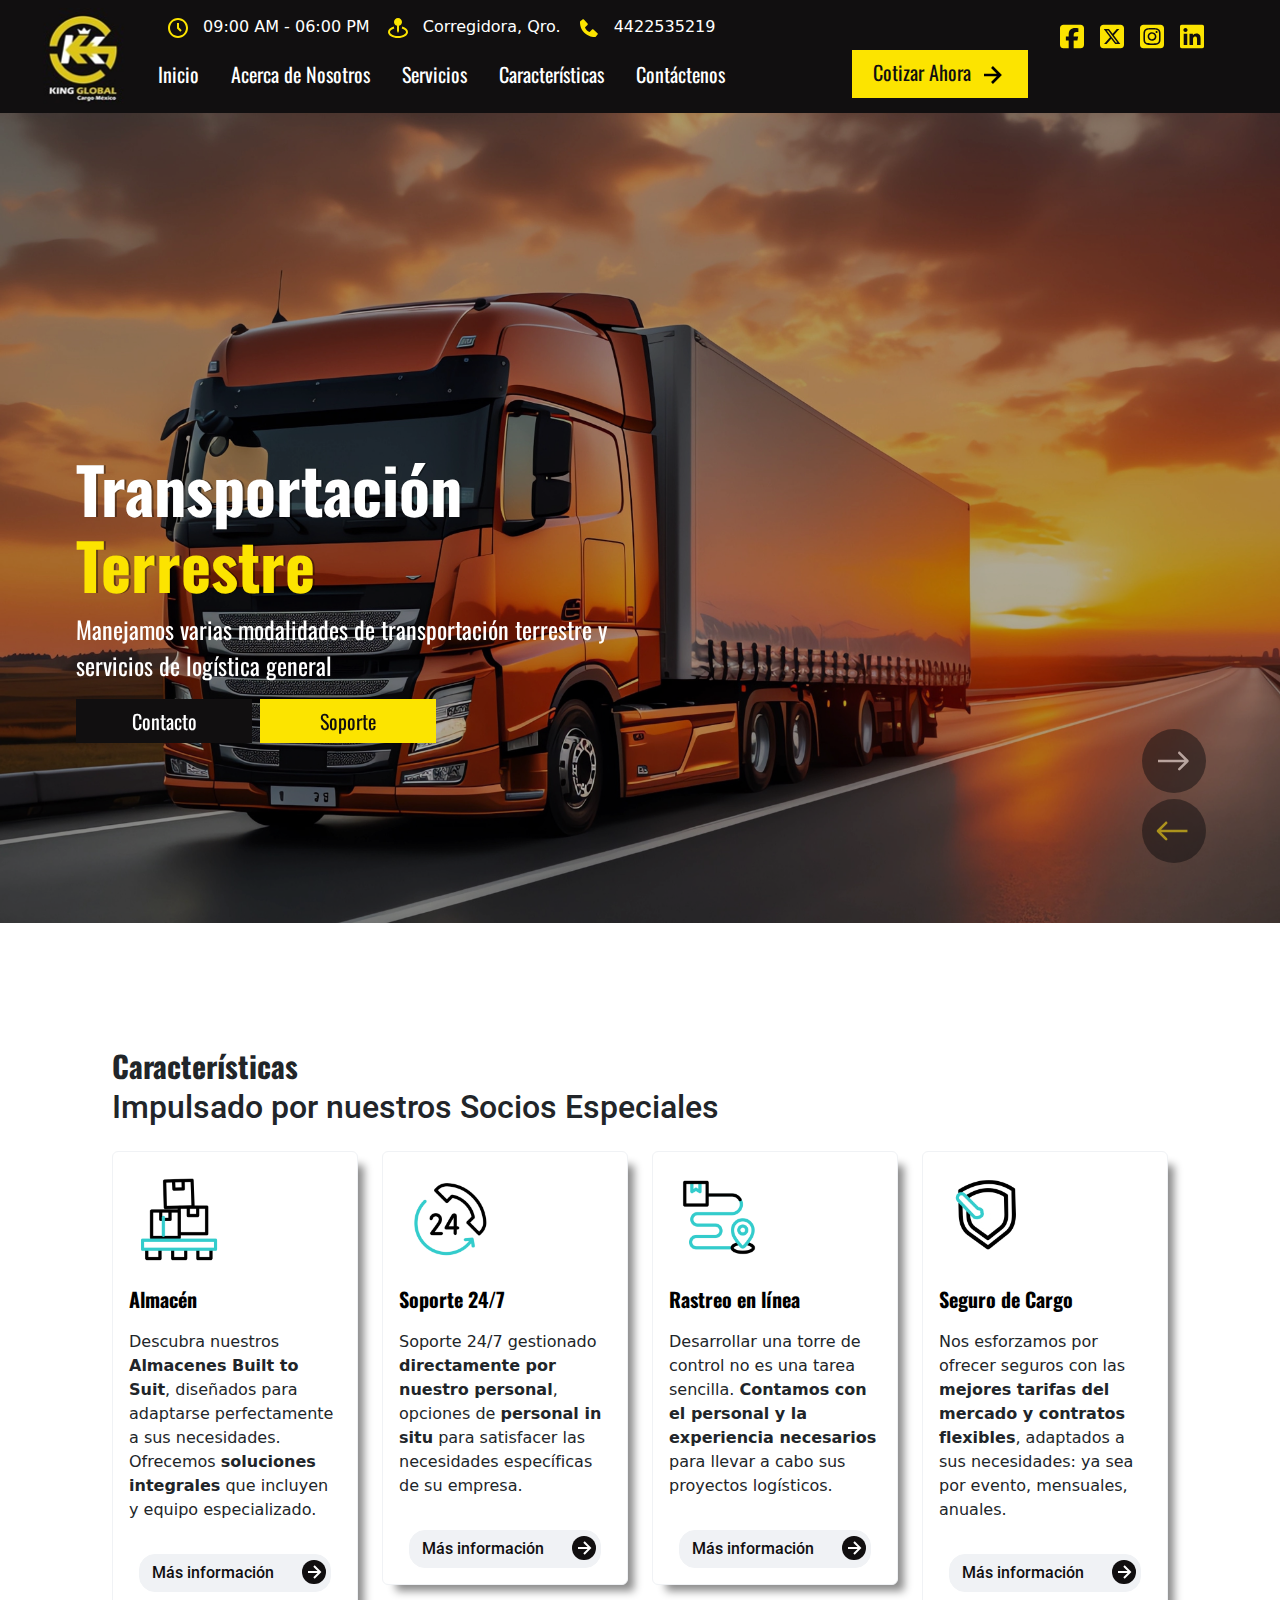
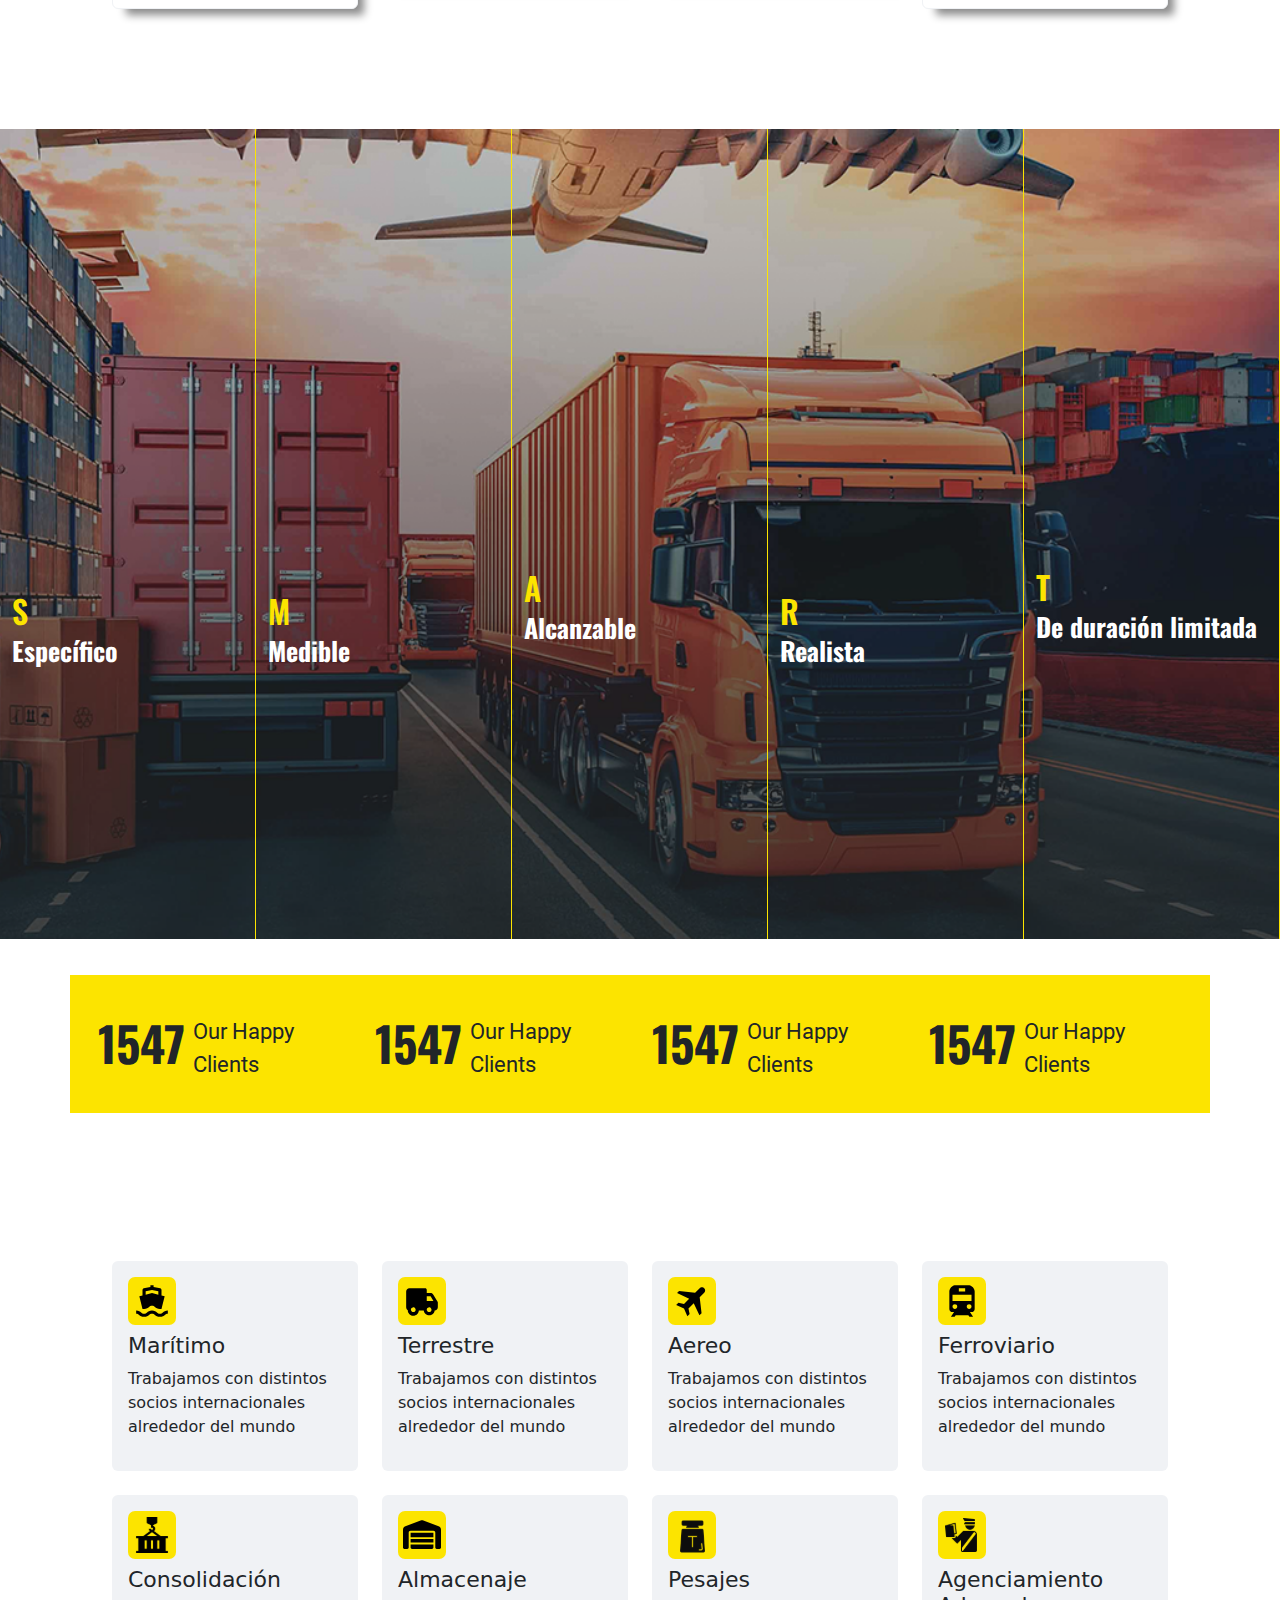
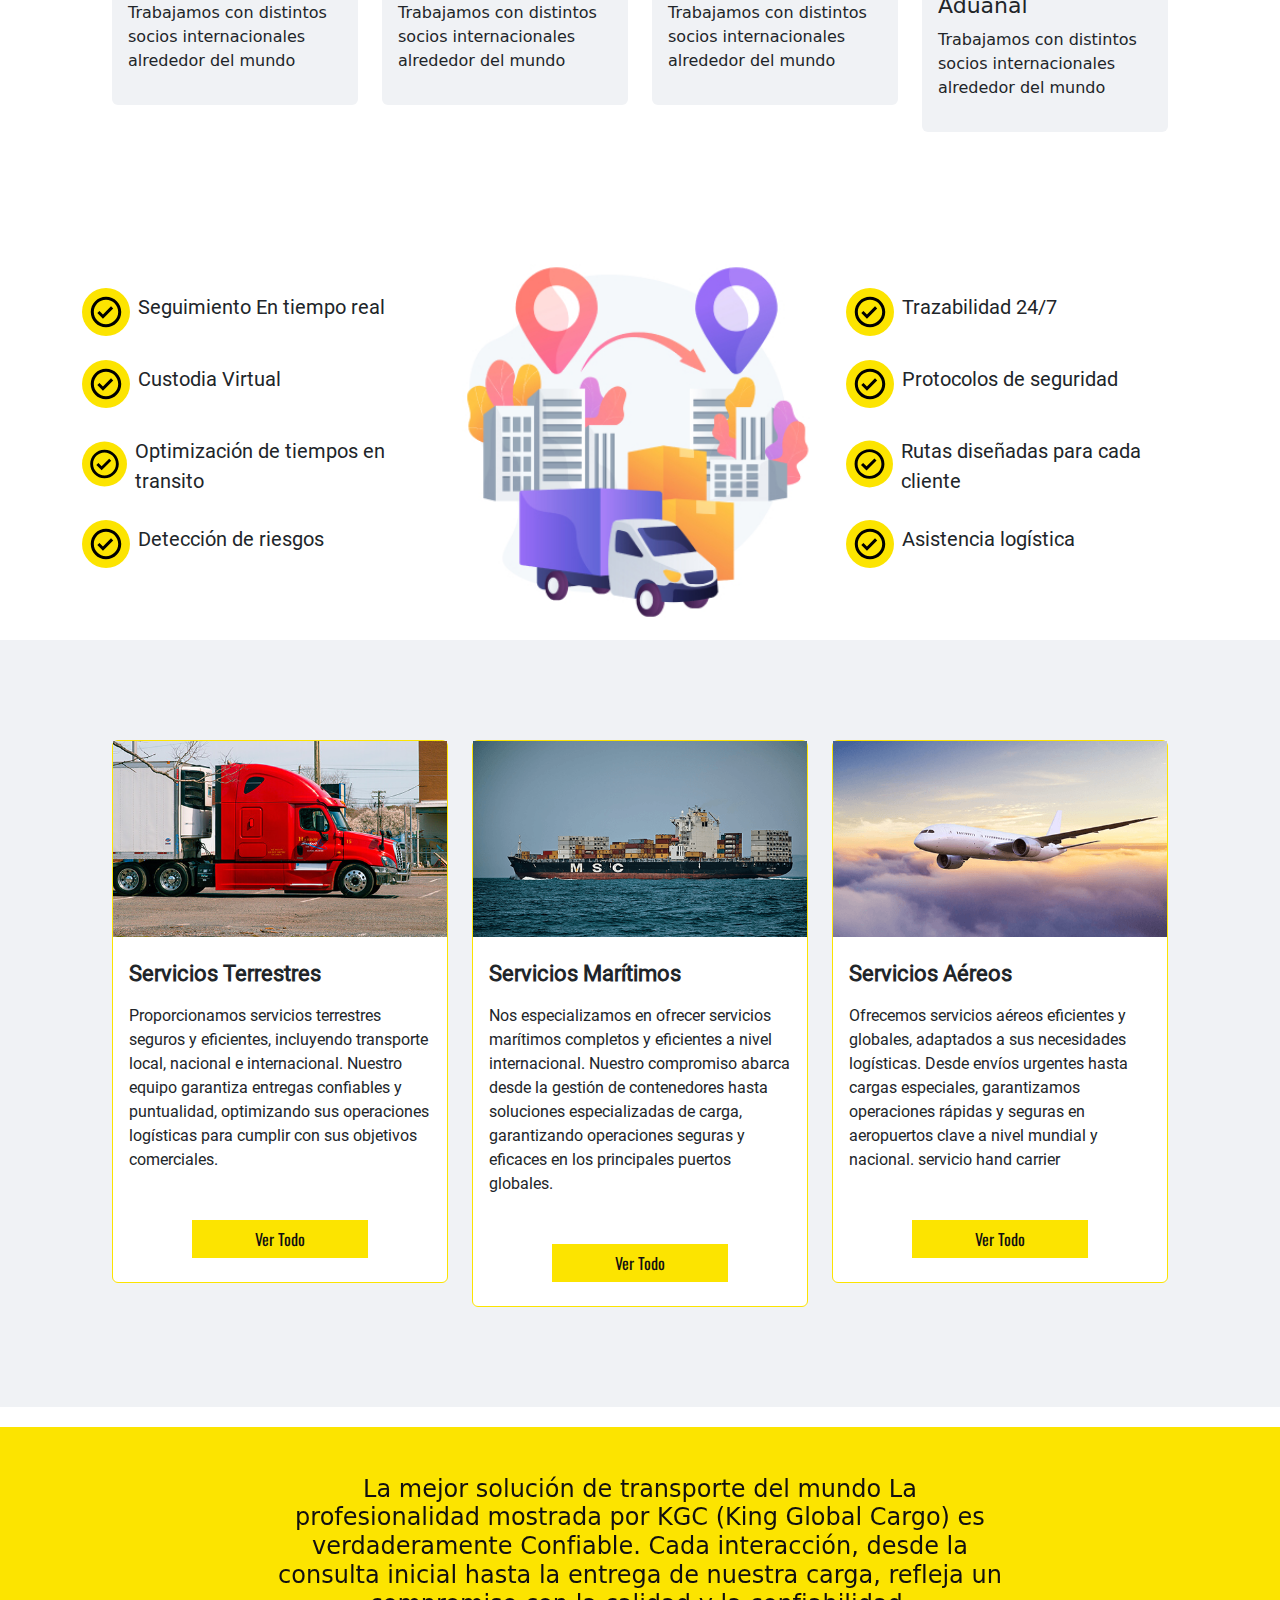
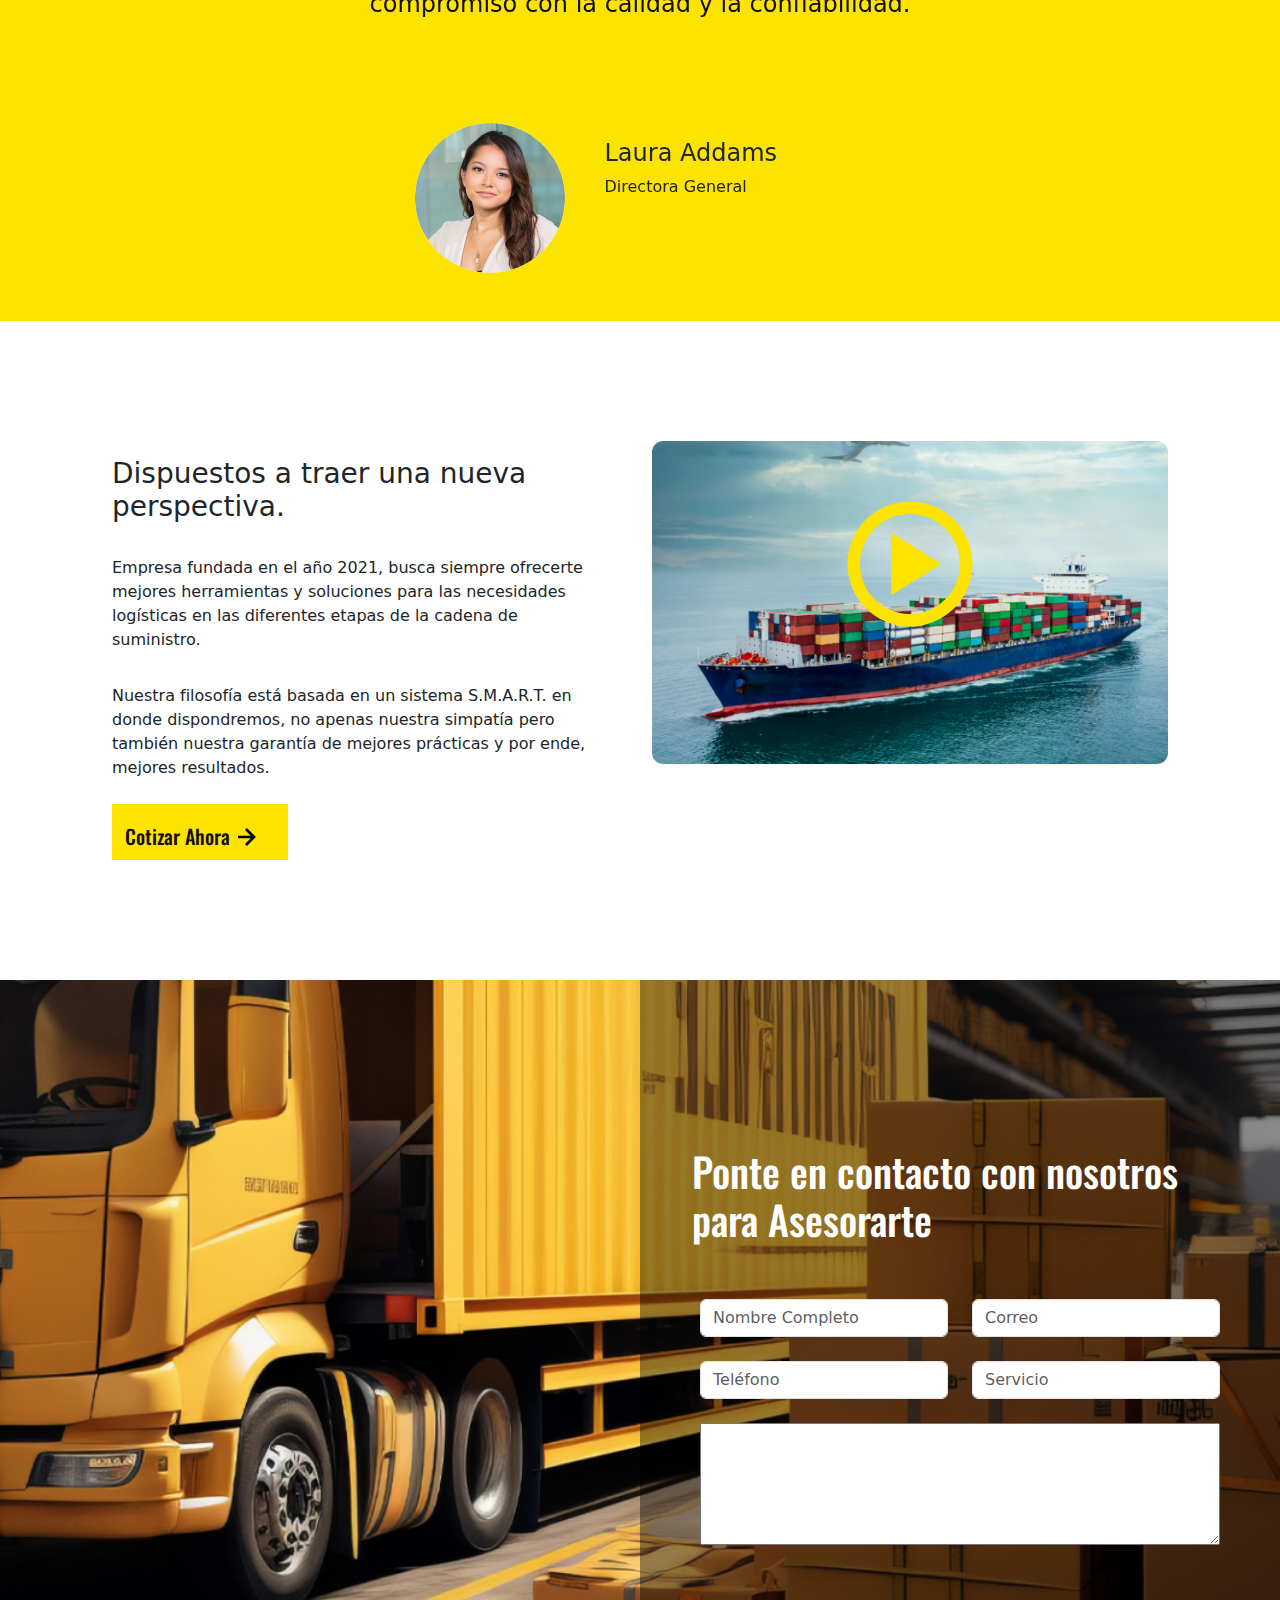
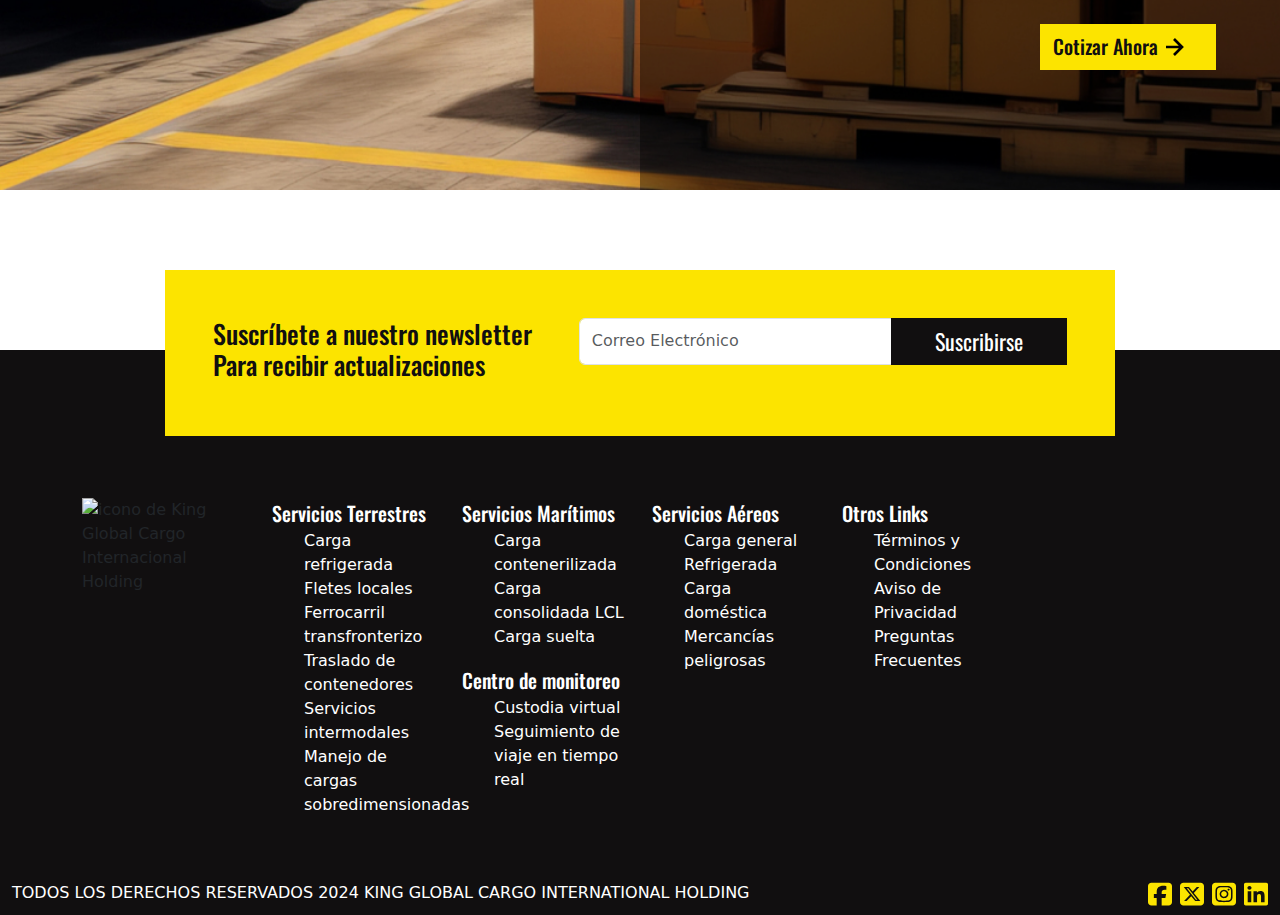
==== index.htm @ 19f401c2 "observaciones de Angy" ====
<!doctype html>
<html lang="es">
<head>
    <meta charset="utf-8">
    <meta name="description" content="Manejamos varias modalidades de transportación terrestre y servicios de logística general, Ofrecemos Servicios Aéreos en los principales aeropuertos de nivel nacional y mundial,">
    <meta name="keywords" content="Transport, Servicios Marítimos, Servicios Logísticos, Transporte Terrestre">
    <meta name="author" content="King Global Cargo Internacional Holding">
    <link rel="icon" type="image/png" href="img/icons/favicon2.png">
    <meta name="viewport" content="width=device-width, initial-scale=1">
    <title>King Global Cargo</title>
    <link href="https://cdn.jsdelivr.net/npm/bootstrap@5.3.3/dist/css/bootstrap.min.css" rel="stylesheet"
        integrity="sha384-QWTKZyjpPEjISv5WaRU9OFeRpok6YctnYmDr5pNlyT2bRjXh0JMhjY6hW+ALEwIH" crossorigin="anonymous">
    <link rel="stylesheet" href="css/style.css">
</head>

<body>
    
    <nav class="navbar navbar-expand-lg bg-primario">
        <div class="container-fluid">
            <div class="">
                <a class="navbar-brand text-white" href="#"><img src="img/logos/logo_kgcih.jpg" alt="icon_arrow"></a>
                <button class="navbar-toggler" type="button" data-bs-toggle="collapse"
                    data-bs-target="#navbarSupportedContent" aria-controls="navbarSupportedContent" aria-expanded="false"
                    aria-label="Toggle navigation">
                    <span class="navbar-toggler-icon"></span>
                </button>
            </div>
            <div class="d-flex flex-column w-100">
                <div class="d-flex justify-content-between">
                    <div class="d-flex ">
                        <div class="ps-3">
                            <img class="w-24px" src="img/icons/time.svg" alt="icon_arrow">
                            <span class="ps-2 text-white">09:00 AM - 06:00 PM</span>
                        </div>
                        <a class="text-decoration-none" href="https://maps.app.goo.gl/bVoisoDjxoqQ1q8R8" target="_blank" rel="nofollow">
                            <div class="ps-3">
                                <img class="w-24px" src="img/icons/map-pin.svg" alt="icon_arrow" >
                                <span class="ps-2 text-white">Corregidora, Qro.</span>
                            </div>
                        </a>
                        <a class="text-decoration-none" href="tel:+524422535219" target="_blank" rel="nofollow">
                            <div class="ps-3">
                                <img class="w-24px" src="img/icons/phone.svg" alt="icon_arrow">
                                <span class="ps-2 text-white">4422535219</span>
                            </div>
                        </a>
                    </div>
                    <div class="d-flex me-5 pt-2">
                        <a class="me-3" href="" rel="nofollow" target="_blank"><img class="w-24px" src="img/icons/Facebook.svg" alt="Icono de Facebook"></a>
                        <a class="me-3" href="" rel="nofollow" target="_blank"><img class="w-24px" src="img/icons/x.svg" alt="Icono de Twitter"></a>
                        <a class="me-3" href="" rel="nofollow" target="_blank"><img class="w-24px" src="img/icons/instagram.svg" alt="Icono de instagram"></a>
                        <a class="me-3" href="" rel="nofollow" target="_blank"><img class="w-24px" src="img/icons/linkedin.svg" alt="Icono de linkedin"></a>
                    </div>
                </div>
                <div class="">
                    <div class="collapse navbar-collapse" id="navbarSupportedContent">
                        <ul class="navbar-nav me-auto mb-2 mb-lg-0">
                            <li class="nav-item pe-3">
                                <a class="nav-link OswaldRegular fs_20px text-white active" aria-current="page" href="#Formulario">Inicio</a>
                            </li>
                            <li class="nav-item pe-3">
                                <a class="nav-link OswaldRegular fs_20px text-white" href="#Formulario">Acerca de Nosotros</a>
                            </li>
                            <li class="nav-item pe-3">
                                <a class="nav-link OswaldRegular fs_20px text-white" href="#Formulario">Servicios</a>
                            </li>
                            <li class="nav-item pe-3">
                                <a class="nav-link OswaldRegular fs_20px text-white" href="#Formulario">Características</a>
                            </li>
                            <li class="nav-item pe-3">
                                <a class="nav-link OswaldRegular fs_20px text-white" href="#Formulario">Contáctenos</a>
                            </li>
                        </ul>
                        
                        <a class="btn btn-primary bg-secundario text-black OswaldRegular fs_20px btn_mr"  href="#Formulario" target="_blank" >Cotizar Ahora <img class="w-32px" src="img/icons/right-arrow-bk.svg" alt="icon_arrow"></a>
                        
                    </div>
                </div>
            </div>
        </div>
    </nav>

    <div class="container-fluid p-0">
        <header>
            <div class="h80vh">
                <div id="carouselExampleCaptions" class="carousel slide" data-bs-ride="carousel">
                    <!-- <div class="carousel-indicators">
                      <button type="button" data-bs-target="#carouselExampleCaptions" data-bs-slide-to="0" class="active" aria-current="true" aria-label="Slide 1"></button>
                      <button type="button" data-bs-target="#carouselExampleCaptions" data-bs-slide-to="1" aria-label="Slide 2"></button>
                      <button type="button" data-bs-target="#carouselExampleCaptions" data-bs-slide-to="2" aria-label="Slide 3"></button>
                    </div> -->
                    <div class="carousel-inner">
                      <div class="carousel-item active">
                        <img src="img/bg/terrestre.jpeg" class="d-block w-100 brightness_7" alt="servicios Terrestres">
                        <div class="carousel-caption d-none d-md-block kgcih_caption">
                            <div class="container">
                                <div class="row">
                                    <div class="col-7">
                                        <h1 class="text-white fs_64px OswaldBold text-start text-shadow-title">Transportación <span class="text-secundario">Terrestre</span> </h1>
                                        <p class="text-start fs_24px OswaldRegular">Manejamos varias modalidades de transportación terrestre y servicios de logística general</p>
                                        <div class="d-flex">
                                            <a class="btn btn-secondary OswaldRegular fs_20px me-2" href="">Contacto </a>
                                            <a class="btn btn-primary OswaldRegular fs_20px" href="">Soporte</a>
                                        </div>
                                    </div>
                                </div>
                            </div>
                        </div>
                      </div>
                      <div class="carousel-item">
                        <img src="img/bg/hero-slider-hero-slider3.jpeg" class="d-block w-100 brightness_7" alt="Servicios Aéreos">
                        <div class="carousel-caption d-none d-md-block kgcih_caption">
                            <div class="container">
                                <div class="row">
                                    <div class="col-7">
                                        <h1 class="text-white fs_64px OswaldBold text-start text-shadow-title">Servicios <span class="text-secundario"></span> Aéreos</h1>
                                        <p class="text-start fs_24px OswaldRegular">Ofrecemos Servicios Aéreos en los principales aeropuertos de nivel nacional y mundial. </p>
                                        <div class="d-flex">
                                            <a class="btn btn-secondary OswaldRegular fs_20px me-2" href="">Contacto </a>
                                            <a class="btn btn-primary OswaldRegular fs_20px" href="">Soporte</a>
                                        </div>
                                    </div>
                                </div>
                            </div>
                        </div>
                      </div>
                      <div class="carousel-item">
                        <img src="img/bg/buque.jpeg" class="d-block w-100 brightness_7" alt="Servicios Marítimos">
                        <div class="carousel-caption d-none d-md-block kgcih_caption" >
                            <div class="container">
                                <div class="row">
                                    <div class="col-7">
                                        <h1 class="text-white fs_64px OswaldBold text-start text-shadow-title">Servicios <span class="text-secundario">Marítimos</span> y Terminales </h1>
                                        <p class="text-start fs_24px OswaldRegular">Ofrecemos las Mejores Tarifas, mediante un pool de volumen y beneficios con terminales a Nivel Nacional. </p>
                                        <div class="d-flex">
                                            <a class="btn btn-secondary OswaldRegular fs_20px me-2" href="">Contacto </a>
                                            <a class="btn btn-primary OswaldRegular fs_20px" href="">Soporte</a>
                                        </div>
                                    </div>
                                </div>
                            </div>
                        </div>
                      </div>
                    </div>
                    <button class="carousel-control-prev" type="button" data-bs-target="#carouselExampleCaptions" data-bs-slide="prev">
                        <img class="w64px"  src="img/icons/slider-left.svg" alt="icon_arrow_left">
                    </button>
                    <button class="carousel-control-next" type="button" data-bs-target="#carouselExampleCaptions" data-bs-slide="next">
                        <img class="w64px" src="img/icons/slider-rigth.svg" alt="icon_arrow_rigth">
                    </button>
                </div>
            </div>
        </header>
    </div>
    
    <main class="d-block">
        <section class="seccion">
            <div class="container">
                <span class="OswaldBold fs_30px">Características</span>
                <h3 class="RobotoMedium fs_32px pb-3">Impulsado por nuestros Socios Especiales</h3>
                <div class="row">
                    <div class="col-3">
                        <div class="card p-3 box-shadow-md">
                            <img class="w100px" src="img/icons/paleta.gif" alt="icono de Almacenes">
                            <span class="fs_20px OswaldBold text-black my-3">Almacén</span>
                            <p class="pb-3"> Descubra nuestros <strong> Almacenes Built to Suit</strong>, diseñados para adaptarse perfectamente a sus necesidades. Ofrecemos <strong>soluciones integrales</strong> que incluyen y equipo especializado.</p>
                            <a class="text-start btn btn-carateristicas RobotoMedium position-relative">
                                <span>Más información</span> 
                                <div class="icon-arrow rounded-circle bg-primario position-absolute ">
                                    <img class="w-24px" src="img/icons/right-arrow.svg" alt="icono arrow">
                                </div>
                            </a>
                        </div>
                    </div>
                    
                    <div class="col-3">
                        <div class="card p-3 box-shadow-md">
                            <img class="w100px" src="img/icons/soporte.gif" alt="icono de Soporte 24-7">
                            <span class="fs_20px OswaldBold text-black my-3">Soporte 24/7</span>
                            <p class="pb-3">Soporte 24/7 gestionado <strong>directamente por nuestro personal</strong>, opciones de <strong>personal in situ</strong> para satisfacer las necesidades específicas de su empresa.</p>
                            <a class="text-start btn btn-carateristicas RobotoMedium position-relative">
                                <span>Más información</span> 
                                <div class="icon-arrow rounded-circle bg-primario position-absolute ">
                                    <img class="w-24px" src="img/icons/right-arrow.svg" alt="icon arrow">
                                </div>
                            </a>
                        </div>
                    </div>
                    <div class="col-3">
                        <div class="card p-3 box-shadow-md">
                            <img class="w100px" src="img/icons/ruta.gif" alt="icono de Ruta Inteligente">
                            <span class="fs_20px OswaldBold text-black my-3">Rastreo en línea</span>
                            <p class="pb-3"> Desarrollar una torre de control no es una tarea sencilla. <strong>Contamos con el personal y la experiencia necesarios</strong>  para llevar a cabo sus proyectos logísticos.</p>
                            <a class="text-start btn btn-carateristicas RobotoMedium position-relative">
                                <span>Más información</span> 
                                <div class="icon-arrow rounded-circle bg-primario position-absolute ">
                                    <img class="w-24px" src="img/icons/right-arrow.svg" alt="icono arrow">
                                </div>
                            </a>
                        </div>
                    </div>
                    <div class="col-3">
                        <div class="card p-3 box-shadow-md">
                            <img class="w100px" src="img/icons/escudo.gif" alt="icono de Seguro de Cargo">
                            <span class="fs_20px OswaldBold text-black my-3">Seguro de Cargo</span>
                            <p class="pb-3">Nos esforzamos por ofrecer seguros con las <strong>mejores tarifas del mercado y contratos flexibles</strong>, adaptados a sus necesidades: ya sea por evento, mensuales, anuales.</p>
                            <a class="text-start btn btn-carateristicas RobotoMedium position-relative">
                                <span>Más información</span> 
                                <div class="icon-arrow rounded-circle bg-primario position-absolute ">
                                    <img class="w-24px" src="img/icons/right-arrow.svg" alt="icon arrow">
                                </div>
                            </a>
                        </div>
                    </div>
                </div>
            </div>
        </section>

        <section>
            <div class="bg-tacker">
                <div class="container-fluid h-100">
                    <div class="row row-cols-5 h-100">
                        <div class="col step d-flex flex-column justify-content-end border-smart pb_104px">
                            <span class="text-secundario OswaldSemi fs_32px">S</span>
                            <h4 class="text-white OswaldBold fs_26px">Específico </h4>
                            <p class="text-white hidden-text"> En lugar de establecer un objetivo general como "mejorar la entrega", se especifica claramente qué se quiere lograr y en qué medida.</p>
                        </div>
                        <div class="col step d-flex flex-column justify-content-end border-smart pb_80px">
                            <span class="text-secundario OswaldSemi fs_32px">M</span>
                            <h4 class="text-white OswaldBold fs_26px">Medible </h4>
                            <p class="text-white hidden-text">El objetivo se puede cuantificar y evaluar con datos concretos, como la implementación de tecnología de rastreo que permita medir la eficiencia de los procesos de entrega.</p>
                        </div>
                        <div class="col step d-flex flex-column justify-content-end border-smart pb_55px">
                            <span class="text-secundario OswaldSemi fs_32px">A</span>
                            <h4 class="text-white OswaldBold fs_26px">Alcanzable </h4>
                            <p class="text-white hidden-text">Se establece un objetivo que es realista y alcanzable con los recursos y capacidades disponibles, como la formación del personal en métodos probados para mejorar la eficiencia de las rutas de entrega.</p>
                        </div>
                        <div class="col step d-flex flex-column justify-content-end border-smart pb_80px">
                            <span class="text-secundario OswaldSemi fs_32px">R</span>
                            <h4 class="text-white OswaldBold fs_26px">Realista </h4>
                            <p class="text-white hidden-text">El objetivo está alineado con las metas generales de la empresa, como la sostenibilidad ambiental, lo que lo hace relevante para la estrategia empresarial a largo plazo.</p>
                        </div>
                        <div class="col step d-flex flex-column justify-content-end border-smart pb_80px">
                            <span class="text-secundario OswaldSemi fs_32px">T</span>
                            <h4 class="text-white OswaldBold fs_26px">De duración limitada</h4>
                            <p class="text-white hidden-text"> Establece un plazo específico para lograr el objetivo, lo que proporciona un sentido de urgencia y define claramente el marco temporal para la implementación y medición del progreso.</p>
                        </div>
                    </div>
                </div>
            </div>
        </section>

        <section class="py-3">
            <div class="container">
                <div class="row bg-secundario p_indicadores">
                    <div class="col-3">
                        <div class="d-flex">
                            <div class="num">
                                <span class="fs_48px OswaldBold" >1547</span>
                            </div>
                            <span class="RobotoRegular fs_22px pt-2 ps-2">Our Happy <br>Clients</span>
                        </div>
                    </div>
                    <div class="col-3">
                        <div class="d-flex">
                            <div class="num">
                                <span class="fs_48px OswaldBold">1547</span>
                            </div>
                            <span class="RobotoRegular fs_22px pt-2 ps-2">Our Happy <br>Clients</span>
                        </div>
                    </div>
                    <div class="col-3">
                        <div class="d-flex">
                            <div class="num">
                                <span class="fs_48px OswaldBold">1547</span>
                            </div>
                            <span class="RobotoRegular fs_22px pt-2 ps-2">Our Happy <br>Clients</span>
                        </div>
                    </div>
                    <div class="col-3">
                        <div class="d-flex">
                            <div class="num">
                                <span class="fs_48px OswaldBold">1547</span>
                            </div>
                            <span class="RobotoRegular fs_22px pt-2 ps-2">Our Happy <br>Clients</span>
                        </div>
                    </div>
                </div>
            </div>
        </section>

        <section class="seccion">
            <div class="container">
                <div class="row">
                    <div class="col-3 p-1">
                        <div class="card bg-slave border-0 p-3 m-2">
                            <div class="icon-cont">
                                <img class="w-48px" src="img/icons/maritimo.svg" alt="Servicio Internacional">
                            </div>
                            <h3 class="fs_22px pt-2">Marítimo</h3>
                            <p>Trabajamos con distintos socios internacionales alrededor del mundo</p>
                        </div>
                    </div>
                    <div class="col-3 p-1">
                        <div class="card bg-slave border-0 p-3 m-2">
                            <div class="icon-cont">
                                <img class="w-48px" src="img/icons/terrestre.svg" alt="Soporte 24/7">
                            </div>
                            <h3 class="fs_22px pt-2">Terrestre</h3>
                            <p>Trabajamos con distintos socios internacionales alrededor del mundo</p>
                        </div>
                    </div>
                    <div class="col-3 p-1">
                        <div class="card bg-slave border-0 p-3 m-2">
                            <div class="icon-cont">
                                <img class="w-48px" src="img/icons/Aereo.svg" alt="Rápido y Seguro">
                            </div>
                            <h3 class="fs_22px pt-2">Aereo</h3>
                            <p>Trabajamos con distintos socios internacionales alrededor del mundo</p>
                        </div>
                    </div>
                    <div class="col-3 p-1">
                        <div class="card bg-slave border-0 p-3 m-2">
                            <div class="icon-cont">
                                <img class="w-48px" src="img/icons/ferrioviario.svg" alt="Almacenaje a nivel nacional">
                            </div>
                            <h3 class="fs_22px pt-2">Ferroviario</h3>
                            <p>Trabajamos con distintos socios internacionales alrededor del mundo</p>
                        </div>
                    </div>
                    <div class="col-3 p-1">
                        <div class="card bg-slave border-0 p-3 m-2">
                            <div class="icon-cont">
                                <img class="w-48px" src="img/icons/consolidacion.svg" alt="Optimización de tiempos en transito">
                            </div>
                            <h3 class="fs_22px pt-2">Consolidación</h3>
                            <p>Trabajamos con distintos socios internacionales alrededor del mundo</p>
                        </div>
                    </div>
                    <div class="col-3 p-1">
                        <div class="card bg-slave border-0 p-3 m-2">
                            <div class="icon-cont">
                                <img class="w-48px" src="img/icons/almacen_1.svg" alt="Custodia virtual">
                            </div>
                            <h3 class="fs_22px pt-2">Almacenaje</h3>
                            <p>Trabajamos con distintos socios internacionales alrededor del mundo</p>
                        </div>
                    </div>
                    <div class="col-3 p-1">
                        <div class="card bg-slave border-0 p-3 m-2">
                            <div class="icon-cont">
                                <img class="w-48px" src="img/icons/pesaje.svg" alt="Optimización de tiempos en transito">
                            </div>
                            <h3 class="fs_22px pt-2">Pesajes</h3>
                            <p>Trabajamos con distintos socios internacionales alrededor del mundo</p>
                        </div>
                    </div>
                    <div class="col-3 p-1">
                        <div class="card bg-slave border-0 p-3 m-2">
                            <div class="icon-cont">
                                <img class="w-48px" src="img/icons/aduanas.svg" alt="Custodia virtual">
                            </div>
                            <h3 class="fs_22px pt-2">Agenciamiento Aduanal</h3>
                            <p>Trabajamos con distintos socios internacionales alrededor del mundo</p>
                        </div>
                    </div>
                </div>
            </div>
        </section>

        <section>
            <div class="container ">
                <div class="row justify-content-center">
                    <div class="col-4">
                        <div class="d-flex pt-4">
                            <img  class="w-48px" src="img/icons/check_box.svg" alt="">
                            <span class="RobotoRegular fs_20px ps-2 pt-1">Seguimiento En tiempo real</span>
                        </div>
                        <div class="d-flex pt-4">
                            <img  class="w-48px" src="img/icons/check_box.svg" alt="">
                            <span class="RobotoRegular fs_20px ps-2 pt-1">Custodia Virtual</span>
                        </div>
                        <div class="d-flex pt-4">
                            <img  class="w-48px" src="img/icons/check_box.svg" alt="">
                            <span class="RobotoRegular fs_20px ps-2 pt-1">Optimización de tiempos en transito</span>
                        </div>
                        <div class="d-flex pt-4">
                            <img  class="w-48px" src="img/icons/check_box.svg" alt="">
                            <span class="RobotoRegular fs_20px ps-2 pt-1">Detección de riesgos</span>
                        </div>
                    </div>
                    <div class="col-4">
                        <img src="img/content/camion_gps.jpg" alt="">
                    </div>
                    <div class="col-4 ps-3">
                        <div class="d-flex pt-4">
                            <img  class="w-48px" src="img/icons/check_box.svg" alt="">
                            <span class="RobotoRegular fs_20px ps-2 pt-1">Trazabilidad 24/7</span>
                        </div>
                        <div class="d-flex pt-4">
                            <img  class="w-48px" src="img/icons/check_box.svg" alt="">
                            <span class="RobotoRegular fs_20px ps-2 pt-1">Protocolos de seguridad</span>
                        </div>
                    
                        <div class="d-flex pt-4">
                            <img  class="w-48px" src="img/icons/check_box.svg" alt="">
                            <span class="RobotoRegular fs_20px ps-2 pt-1">Rutas diseñadas para cada cliente</span>
                        </div>
                        <div class="d-flex pt-4">
                            <img  class="w-48px" src="img/icons/check_box.svg" alt="">
                            <span class="RobotoRegular fs_20px ps-2 pt-1">Asistencia logística</span>
                        </div>
                        
                    </div>
                </div>
            </div>    
        </section>
        

        <section class="seccion bg-slave">
            <div class="bg-gray">
                <div class="container">
                    <div class="row">
                        <div class="col-4">
                            <div class="card border-secundario">
                                <img src="img/content/Servicio_terrestre_2.jpg" alt="Servicios Terrestres">
                                <div class="p-3">
                                    <h3 class="RobotoRegular fs_22px pt-2"><strong>Servicios Terrestres</strong></h3>
                                    <p class="RobotoRegular fs_16px pb-4 pt-2" >Proporcionamos servicios terrestres seguros y eficientes, incluyendo transporte local, nacional e internacional. Nuestro equipo garantiza entregas confiables y puntualidad, optimizando sus operaciones logísticas para cumplir con sus objetivos comerciales.</p>
                                    <div class="d-flex justify-content-center py-2">
                                        <a href="#Fomulario" class="btn btn-primary OswaldRegular fs_16px ">Ver Todo</a>                                        
                                    </div>
                                </div>
                            </div>
                        </div>
                        <div class="col-4">
                            <div class="card border-secundario">
                                <img src="img/content/servicio_maritimo.jpg" alt="Servicios Marítimos">
                                <div class="p-3">
                                    <h3 class="RobotoRegular fs_22px pt-2"><strong>Servicios Marítimos</strong></h3>
                                    <p class="RobotoRegular fs_16px pb-4 pt-2">Nos especializamos en ofrecer servicios marítimos completos y eficientes a nivel internacional. Nuestro compromiso abarca desde la gestión de contenedores hasta soluciones especializadas de carga, garantizando operaciones seguras y eficaces en los principales puertos globales.</p>
                                    <div class="d-flex justify-content-center py-2">
                                        <a href="#Fomulario" class="btn btn-primary OswaldRegular fs_16px ">Ver Todo</a>
                                    </div>
                                </div>
                            </div>
                        </div>
                        <div class="col-4">
                            <div class="card border-secundario">
                                <img src="img/content/Servicio_aereo.jpg" alt="Servicios Aéreos">
                                <div class="p-3">
                                    <h3 class="RobotoRegular fs_22px pt-2"><strong>Servicios Aéreos</strong></h3>
                                    <p class="RobotoRegular fs_16px pb-4 pt-2">Ofrecemos servicios aéreos eficientes y globales, adaptados a sus necesidades logísticas. Desde envíos urgentes hasta cargas especiales, garantizamos operaciones rápidas y seguras en aeropuertos clave a nivel mundial y nacional. servicio  hand carrier </p>
                                    <div class="d-flex justify-content-center py-2">
                                        <a href="#Fomulario" class="btn btn-primary OswaldRegular fs_16px ">Ver Todo</a>

                                    </div>
                                </div>
                            </div>
                        </div>
                    </div>
                </div>
            </div>
        </section>

        
        <section class="bg-secundario">
            <div class="container-fluid">
                <div id="carouselExampleCaptions" class="carousel slide" data-bs-ride="carousel">
                    <div class="carousel-inner">
                        <div class="carousel-item active">
                            <div class="container">
                                <div class="row justify-content-center">
                                    <div class="col-8 py-5">
                                        <h5 class="text-primario text-center fs_24px">La mejor solución de transporte del mundo  La profesionalidad mostrada por KGC (King Global Cargo) es verdaderamente Confiable. Cada interacción, desde la consulta inicial hasta la entrega de nuestra carga, refleja un compromiso con la calidad y la confiabilidad.</h5>
                                    </div>
                                </div>
                                <div class="row justify-content-center py-5 testimonio">
                                    <div class="col-2">
                                        <img  class="rounded-circle testimonial_pick" src="img/content/testimonial_pic3 1.jpg" alt="Imagen del Cliente del Comentario">
                                    </div>
                                    <div class="col-3 pt-3">
                                        <h4 class="">Laura Addams</h4>
                                        <span >Directora General</span>
                                    </div>
                                </div>
                            </div>
                        </div>
                        <div class="carousel-item">
                            <div class="container">
                                <div class="row justify-content-center">
                                    <div class="col-8 py-5">
                                        <h5 class="text-primario text-center fs_24px">La mejor solución de transporte del mundo La profesionalidad mostrada por KGC (King Global Cargo) es verdaderamente Confiable. Cada interacción, desde la consulta inicial hasta la entrega de nuestra carga, refleja un compromiso con la calidad y la confiabilidad.</h5>
                                    </div>
                                </div>
                                <div class="row justify-content-center py-5 testimonio">
                                    <div class="col-2">
                                        <img  class="rounded-circle testimonial_pick" src="img/content/testimonial_pic3 1.jpg" alt="Imagen del Cliente del Comentario">
                                    </div>
                                    <div class="col-3 pt-3">
                                        <h4 class="">Laura Addams</h4>
                                        <span >Directora General</span>
                                    </div>
                                </div>
                            </div>
                        </div>
                        <div class="carousel-item">
                            <div class="container">
                                <div class="row justify-content-center">
                                    <div class="col-8 py-5">
                                        <h5 class="text-primario text-center fs_24px">La mejor solución de transporte del mundo La profesionalidad mostrada por KGC (King Global Cargo) es verdaderamente Confiable. Cada interacción, desde la consulta inicial hasta la entrega de nuestra carga, refleja un compromiso con la calidad y la confiabilidad.</h5>
                                    </div>
                                </div>
                                <div class="row justify-content-center py-5 testimonio">
                                    <div class="col-2">
                                        <img  class="rounded-circle testimonial_pick" src="img/content/testimonial_pic3 1.jpg" alt="Imagen del Cliente del Comentario">
                                    </div>
                                    <div class="col-3 pt-3">
                                        <h4 class="">Laura Addams</h4>
                                        <span >Directora General</span>
                                    </div>
                                </div>
                            </div>
                        </div>
                    </div>
                </div>
            </div>
        </section>

        
        <section class="seccion">
            <div class="container">
                <div class="row">
                    <div class="col-6 d-flex flex-column justify-content-center pe-5">
                        <h3 class="py-3">Dispuestos a traer una nueva perspectiva.</h3>
                        <p class="py-2">Empresa fundada en el año 2021, busca siempre ofrecerte mejores herramientas y soluciones para las necesidades logísticas en las diferentes etapas de la cadena de suministro.</p>
                        <p class="py-2">Nuestra filosofía está basada en un sistema S.M.A.R.T. en donde dispondremos, no apenas nuestra simpatía pero también nuestra garantía de mejores prácticas y por ende, mejores resultados.</p>
                        <a id="" class="btn btn-primary OswaldMedium fs_20px d-flex pt-3" href="#Fomulario">Cotizar Ahora <img class="w-32px" src="img/icons/right-arrow-bk.svg" alt=""> </a>
                    </div>
                    <div class="col-6">
                        <img src="img/content/video.jpg" alt="video de King Global Cargo Internacional holding">
                        <div class="video-container">
                            <div id="boton_play" class="play-button" onclick="playVideo()">
                                <img class="w-100" src="img/icons/play.svg" alt="icono de Play">
                            </div>
                            <video id="videoPlayer" controls style="display: none;">
                                <source src="video/king_global_cargo.mp4" type="video/mp4">
                                Tu navegador no soporta el elemento de video.
                            </video>
                        </div>
                    </div>
                </div>
            </div>
        </section>

        <section id="Formulario" class="bg-contacto mb-160px">
            <div class="container-fluid h-100">
                <div class="row h-100">
                    <div class="col-6">
                    </div>
                    <div class="col-6 bg-black-transparent p-5 d-flex flex-column justify-content-center" >
                        <h4 class="text-white OswaldMedium fs_40px py-5 px-1">Ponte en contacto con nosotros para Asesorarte</h4>
                        <form>
                            <div class="container">
                                <div class="row ">
                                    <div class="col-6 pb-2">
                                        <div class="mb-3">
                                            <input type="text" class="form-control" id="exampleInputName"
                                                placeholder="Nombre Completo">
                                        </div>
                                    </div>
                                    <div class="col-6 pb-2">
                                        <div class="mb-3">
                                            <input type="email" class="form-control" id="exampleInputEmail1"
                                                placeholder="Correo">
                                        </div>
                                    </div>
                                    <div class="col-6 pb-2">
                                        <div class="mb-3">
                                            <input type="text" class="form-control" id="exampleInputName"
                                                placeholder="Teléfono">
                                        </div>
                                    </div>
                                    <div class="col-6 pb-2">
                                        <div class="mb-3">
                                            <input type="email" class="form-control" id="exampleInputEmail1"
                                                placeholder="Servicio">
                                        </div>
                                    </div>
                                    <div class="col-12 pb-2">
                                        <div class="mb-3">
                                            <textarea name="" id="" class="w-100" rows="5"></textarea>
                                        </div>
                                    </div>
                                </div>
                            </div>
                            <div class="d-flex justify-content-end mt-5 me-3">
                                <button id="formulario_boton" type="submit" class="btn btn-primary OswaldMedium fs_20px d-flex">Cotizar Ahora <img class="w-32px" src="img/icons/right-arrow-bk.svg" alt="icon-arrow"></button>
                            </div>
                        </form>
                    </div>
                </div>
            </div>
        </section>

        <footer>
            <div class="newsletter" >
                <div class="container" >
                    <div class="row justify-content-center position-relative">
                        <div class="col-10 bg-secundario p-5 position-absolute t-80px">
                            <div class="row">
                                <div class="col-5">
                                    <h3 class="text-primario fs_26px OswaldMedium">Suscríbete a nuestro newsletter <br> Para recibir actualizaciones</h3>
                                </div>
                                <div class="col-7">
                                    <div class="input-group mb-3">
                                        <input type="text" class="form-control" placeholder="Correo Electrónico" aria-label="Recipient's username" aria-describedby="button-addon2">
                                        <button class="btn btn-secondary fs_22px OswaldRegular px-3" type="button" id="button-addon2">Suscribirse</button>
                                      </div>
                                </div>
                            </div>
                        </div>
                    </div>
                </div>
            </div>
            <div class="bg-footer py-5">
                <div class="container pt_100px">
                    <div class="row">
                        <div class="col-2">
                            <img src="" alt="icono de King Global Cargo Internacional Holding">
                        </div>
                        <div class="col-2">
                            <span class="text-white OswaldMedium fs_20px">Servicios Terrestres</span>
                            <ul class="list-footer text-white">
                                <li>Carga refrigerada</li>
                                <li>Fletes locales</li>
                                <li>Ferrocarril transfronterizo</li>
                                <li>Traslado de contenedores</li>
                                <li>Servicios intermodales</li>
                                <li>Manejo de cargas sobredimensionadas</li>
                            </ul>
                        </div>
                        <div class="col-2">
                            <span class="text-white OswaldMedium fs_20px">Servicios Marítimos</span>
                            <ul class="list-footer text-white">
                                <li>Carga contenerilizada</li>
                                <li>Carga consolidada LCL</li>
                                <li>Carga suelta</li>
                            </ul>
                            <span class="text-white OswaldMedium fs_20px">Centro de monitoreo</span>
                            <ul class="list-footer text-white">
                                <li>Custodia virtual</li>
                                <li>Seguimiento de viaje en tiempo real</li>
                            </ul>
                        </div>
                        <div class="col-2">
                            <span class="text-white OswaldMedium fs_20px">Servicios Aéreos</span>
                            <ul class="list-footer text-white">
                                <li>Carga general</li>
                                <li>Refrigerada</li>
                                <li>Carga doméstica</li>
                                <li>Mercancías peligrosas</li>
                            </ul>
                        </div>
                        <div class="col-2">
                            <span class="text-white OswaldMedium fs_20px">Otros Links </span>
                            <ul class="list-footer text-white">
                                <li>Términos y Condiciones </li>
                                <li>Aviso de Privacidad</li>
                                <li>Preguntas Frecuentes</li>
                            </ul>
                        </div>
                    </div>
                </div>
            </div>
            <div class="bg-primario">
                <div class="container-fluid pb-2">
                    <div class="row justify-content-between" >
                        <div class="col-8 pe-3">
                            <span class="fs_16px text-white">TODOS LOS DERECHOS RESERVADOS  2024</span>
                            <span class="fs_16px text-white">KING GLOBAL CARGO INTERNATIONAL  HOLDING</span>
                        </div>
                        <div class="col-4 d-flex redes-sociales justify-content-end ">
                            
                            <div class="ps-2">
                                <a id="rs_facebook_footer" href="https://www.facebook.com/profile.php?id=100066522117300&mibextid=ZbWKwL" target="_blank" rel="nofollow">
                                    <img class="w-24px" src="img/icons/Facebook.svg" alt="Icono de Facebook">
                                </a>
                            </div>

                            <div class="ps-2">
                                <a id="rs_x_footer" href="https://www.facebook.com/profile.php?id=100066522117300&mibextid=ZbWKwL" target="_blank" rel="nofollow">
                                    <img class="w-24px" src="img/icons/x.svg" alt="Icono de Twitter">
                                </a>
                            </div>
                            
                            <div class="ps-2">
                                <a id="rs_instagram_footer" href="https://www.facebook.com/profile.php?id=100066522117300&mibextid=ZbWKwL" target="_blank" rel="nofollow">
                                    <img class="w-24px" src="img/icons/instagram.svg" alt="Icono de instagram">
                                </a>
                            </div>
                            <div class="ps-2">
                                <a id="rs_linkedin_footer" href="https://www.facebook.com/profile.php?id=100066522117300&mibextid=ZbWKwL" target="_blank" rel="nofollow">
                                    <img class="w-24px" src="img/icons/linkedin.svg" alt="Icono de linkedin">
                                </a>
                            </div>
                        </div>
                    </div>
                </div>
            </div>
        </footer>
    </main>
    <script src="js/video.js"></script>
    <script src="https://cdn.jsdelivr.net/npm/bootstrap@5.3.3/dist/js/bootstrap.bundle.min.js"
        integrity="sha384-YvpcrYf0tY3lHB60NNkmXc5s9fDVZLESaAA55NDzOxhy9GkcIdslK1eN7N6jIeHz" crossorigin="anonymous">
    </script>
</body>

</html>
---- css/style.css ----
*,
html {
    box-sizing: border-box
}

.bg-contacto,
.bg-tacker {
    background-position: center center;
    background-size: cover;
    background-repeat: no-repeat
}

.step,
header {
    overflow: hidden
}

:root {
    --primario: #110F10;
    --secundario: #FCE400;
    --master: #CA1F27;
    --slave: #F0F2F5
}

* {
    padding: 0;
    margin: 0
}

#videoPlayer,
img {
    width: 100%
}

.seccion {
    padding: 100px
}

@font-face {
    font-family: OswaldBold;
    src: url('../fonts/Oswald/Oswald-Bold.ttf')
}

@font-face {
    font-family: OswaldMedium;
    src: url('../fonts/Oswald/Oswald-Medium.ttf')
}

@font-face {
    font-family: OswaldRegular;
    src: url('../fonts/Oswald/Oswald-Regular.ttf')
}

@font-face {
    font-family: OswaldSemibold;
    src: url('../fonts/Oswald/Oswald-SemiBold.ttf')
}

@font-face {
    font-family: DomineBold;
    src: url('../fonts/Domine/Domine-Bold.ttf')
}

@font-face {
    font-family: DomineMedium;
    src: url('../fonts/Domine/Domine-Medium.ttf')
}

@font-face {
    font-family: DomineRegular;
    src: url('../fonts/Domine/Domine-Regular.ttf')
}

@font-face {
    font-family: DomineSemibold;
    src: url('../fonts/Domine/Domine-SemiBold.ttf')
}

@font-face {
    font-family: RobotoBold;
    src: url('../fonts/Roboto/Roboto-Bold.ttf')
}

@font-face {
    font-family: RobotoMedium;
    src: url('../fonts/Roboto/Roboto-Medium.ttf')
}

@font-face {
    font-family: RobotoRegular;
    src: url('../fonts/Roboto/Roboto-Regular.ttf')
}

@font-face {
    font-family: RobotoSemibold;
    src: url('../fonts/Roboto/Roboto-Thin.ttf')
}

.OswaldBold {
    font-family: OswaldBold
}

.OswaldMedium {
    font-family: OswaldMedium
}

.OswaldRegular {
    font-family: OswaldRegular
}

.OswaldSemi {
    font-family: OswaldSemibold
}

.DomineBold {
    font-family: DomineBold
}

.DomineMedium {
    font-family: DomineMedium
}

.DomineRegular {
    font-family: DomineRegular
}

.DomineSemi {
    font-family: DomineSemibold
}

.RobotoBold {
    font-family: RobotoBold
}

.RobotoMedium {
    font-family: RobotoMedium
}

.RobotoRegular {
    font-family: RobotoRegular
}

.RobotoSemi {
    font-family: RobotoSemibold
}

.fs_16px {
    font-size: 1rem
}

.fs_20px {
    font-size: 1.25rem
}

.fs_22px {
    font-size: 1.375rem
}

.fs_24px {
    font-size: 1.5rem
}

.fs_26px {
    font-size: 1.625rem
}

.fs_28px {
    font-size: 1.75rem
}

.fs_30px {
    font-size: 1.875rem
}

.fs_32px {
    font-size: 2rem
}

.fs_40px {
    font-size: 2.5rem
}

.fs_46px {
    font-size: 2.875rem
}

.fs_48px {
    font-size: 3rem
}

.fs_50px {
    font-size: 3.125rem
}

.fs_52px {
    font-size: 3.25rem
}

.fs_54px {
    font-size: 3.375rem
}

.fs_64px {
    font-size: 4rem
}

.fs_85px {
    font-size: 5.375rem
}

.text-shadow-title {
    text-shadow: 2px 0 0 rgba(0, 0, 0, .4)
}

.h-100 {
    height: 100%
}

.w100vw {
    width: 100vw
}

.h100vh {
    height: 100vh
}

.h80vh {
    height: 80vh
}

.w550px {
    width: 34.375rem
}

.w-24px {
    width: 1.5rem
}

.w-32px {
    width: 2rem
}
.w-48px {
    width: 3rem
}

.w64px {
    width: 4rem
}

.w100px {
    width: 6.25rem
}

.h64px {
    height: 4rem
}

.p_indicadores {
    padding: 2rem 1rem
}

.mb-160px {
    margin-bottom: 10rem
}

.pt_100px {
    padding-top: 6.25rem
}

.pb_55px {
    padding-bottom: 3.438rem
}

.pb_80px {
    padding-bottom: 5rem
}

.pb_104px {
    padding-bottom: 6.5rem
}

.t-80px {
    top: -5rem
}

.bg-primario {
    background-color: var(--primario)
}

.bg-secundario {
    background-color: var(--secundario)
}

.bg-master {
    background-color: var(--master)
}

.bg-slave {
    background-color: var(--slave)
}

.bg-tacker {
    background-image: url(../img/bg/bg-smart.png);
    height: 90vh
}

.bg-contacto {
    background-image: url(../img/bg/bg-contacto.jpg);
    height: 90vh
}

.bg-black-transparent {
    background-color: #00000067
}

.bg-footer {
    background-color: #110f10
}

.text-primario {
    color: var(--primario)
}

.text-secundario {
    color: var(--secundario)
}

.text-master {
    color: var(--master)
}

.text-slave {
    color: var(--slave)
}

.list-footer {
    list-style: none
}


.brightness_7 {
    filter: brightness(.7)
}

.border-secundario {
    border: 1px solid #fce400
}

.box-shadow-md {
    padding-left: 5px;
    border: 1px solid #f0f2f5;
    -webkit-box-shadow: 10px 10px 8px -4px rgba(0, 0, 0, .46);
    -moz-box-shadow: 10px 10px 8px -4px rgba(0, 0, 0, .46);
    box-shadow: 10px 10px 8px -4px rgba(0, 0, 0, .46)
}

.btn-primary,
.btn-secondary {
    width: 11rem;
    border-radius: 0
}

.btn-primary {
    color: #110f10 !important;
    background-color: #fce400 !important;
    border-color: #fce400 !important
}

.btn-secondary {
    color: #fff !important;
    background-color: #110f10 !important;
    border-color: #110f10 !important
}

.btn-carateristicas {
    width: 12rem;
    color: #110f10 !important;
    background-color: var(--slave) !important;
    border-color: var(--slave) !important;
    font-size: 1rem;
    border-radius: 1rem;
    margin: 0 auto
}

.btn-carateristicas .icon-arrow {
    right: 4px;
    top: 5px
}

.step {
    border-right: 1px solid #fce400;
    position: relative
}

.hidden-text {
    opacity: 0;
    transform: translateY(100%);
    transition: opacity .4s, transform .4s
}

.step:hover .hidden-text {
    opacity: 1;
    transform: translateY(0)
}

.step:hover h4,
.step:hover span {
    transform: translateY(-50px);
    transition: transform .4s
}

.carousel-control-next,
.carousel-control-prev {
    top: unset;
    position: absolute !important;
    bottom: 130px !important;
    right: 10px !important;
    z-index: 1
}

.carousel-control-prev {
    left: unset;
    bottom: 60px !important
}

.video-container {
    position: relative;
    width: 100%;
    max-width: 800px;
    margin: 0 auto
}

.play-button {
    position: absolute;
    top: -200px;
    left: 50%;
    transform: translate(-50%, -50%);
    cursor: pointer
}

header {
    position: relative;
    height: 90vh
}

.carousel-item img {
    height: 90vh;
    object-fit: cover
}

section {
    margin-top: 20px
}

.kgcih_caption {
    bottom: 10rem;
    left: 5%
}

.btn_mr {
    margin-right: 15rem
}
.testimonio .testimonial_pick {
    width: 150px;
    height: 150px
}
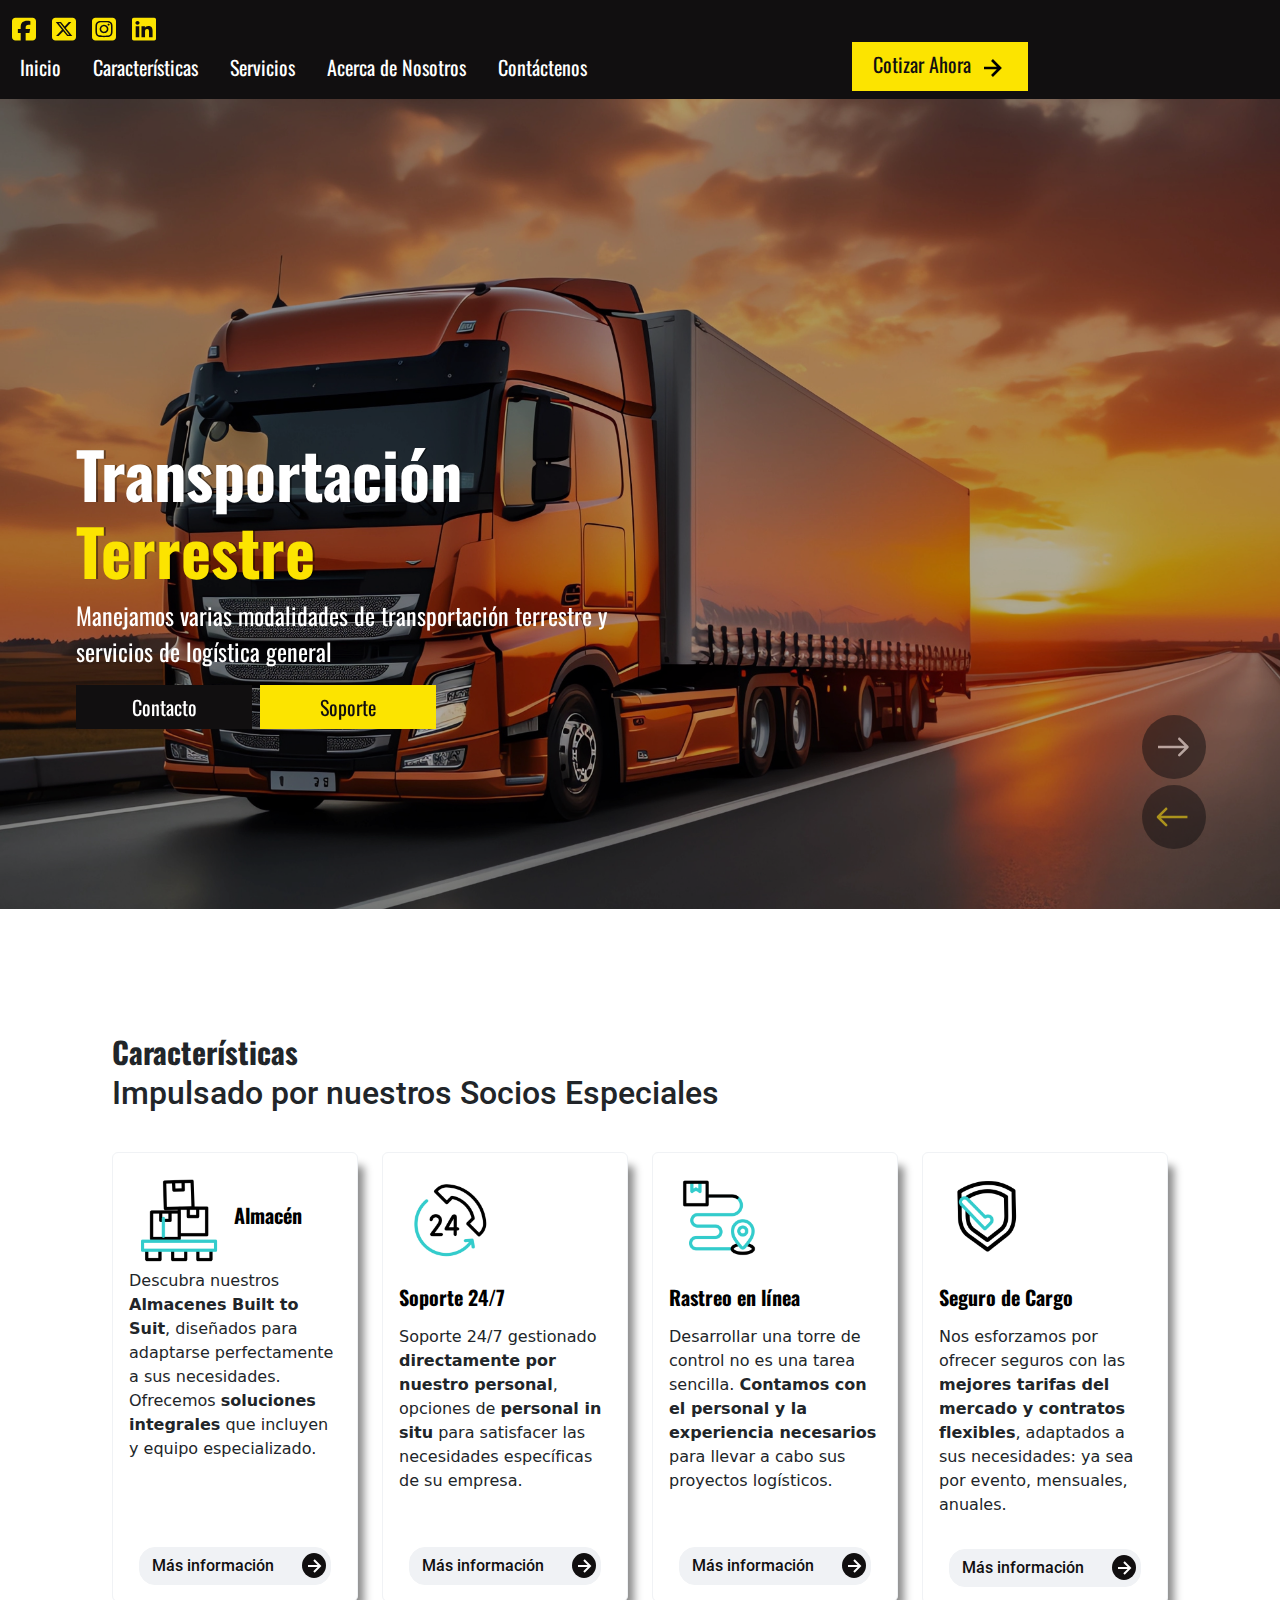
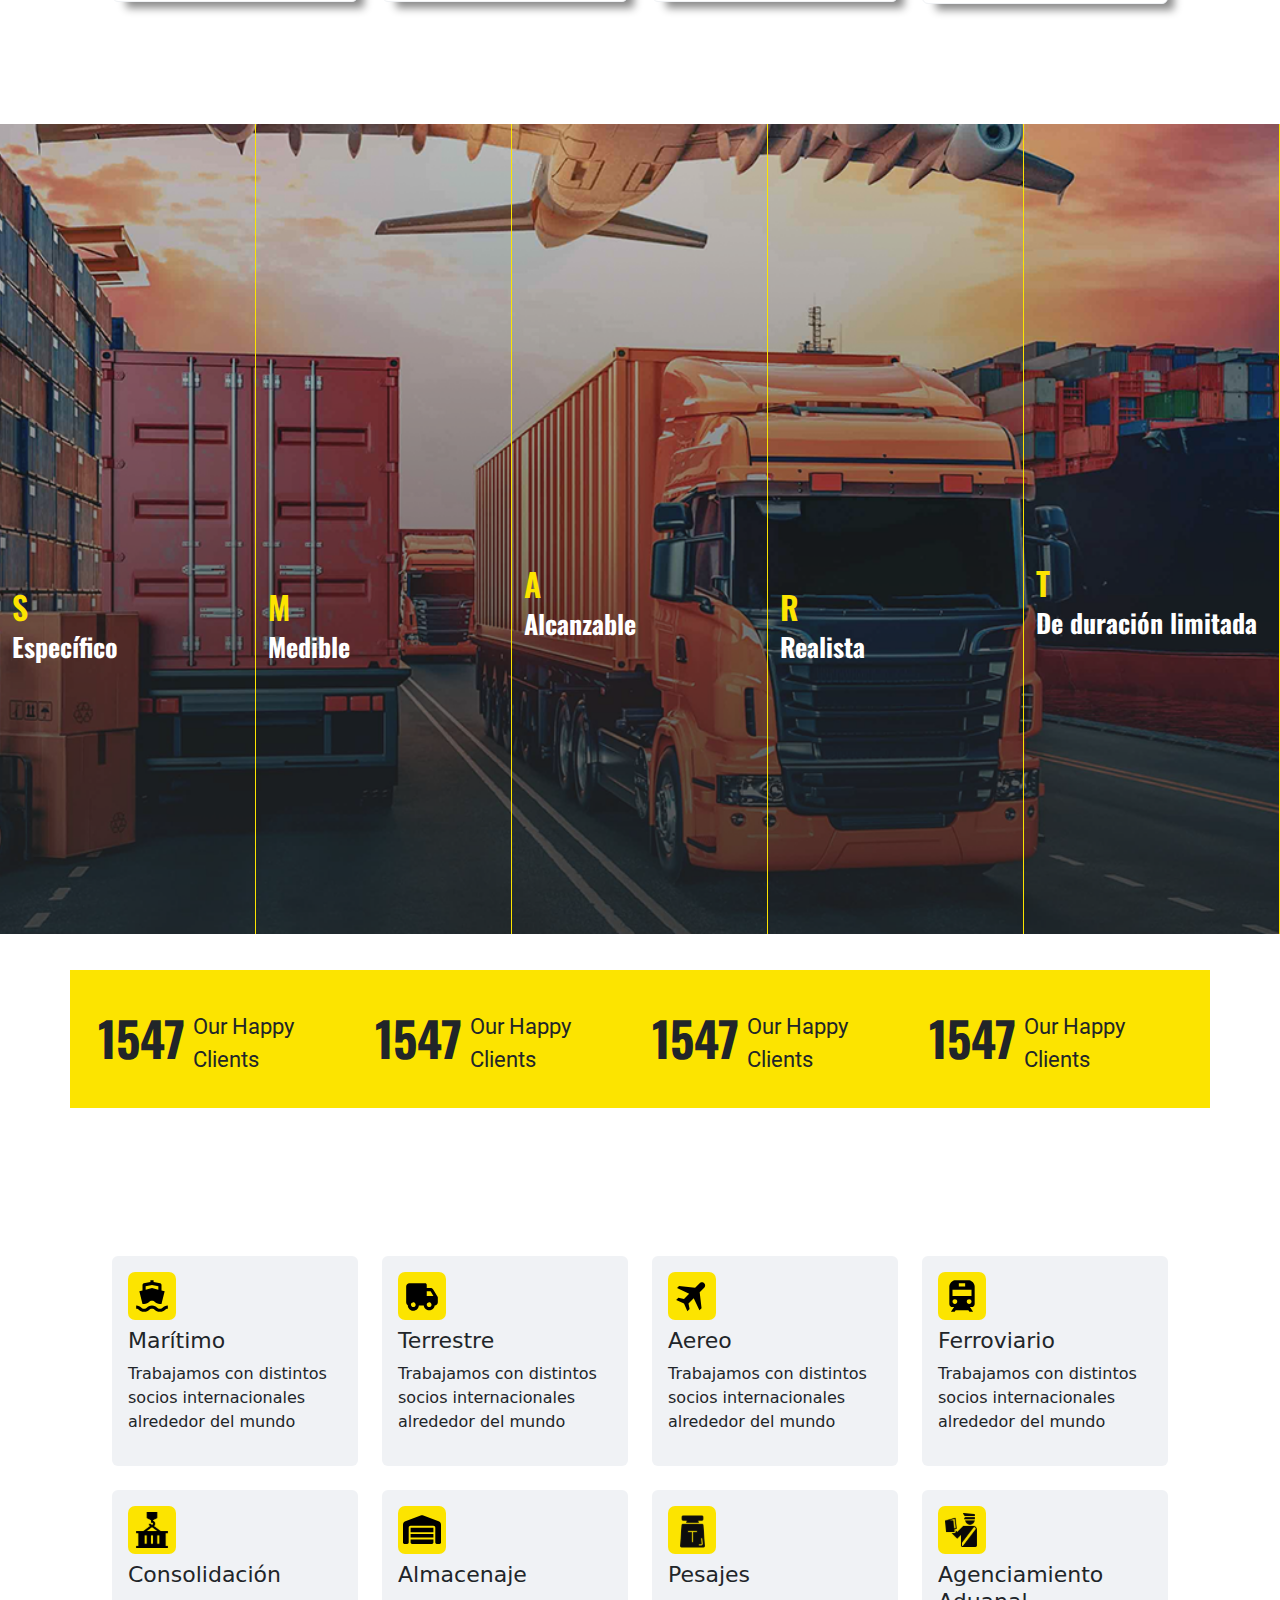
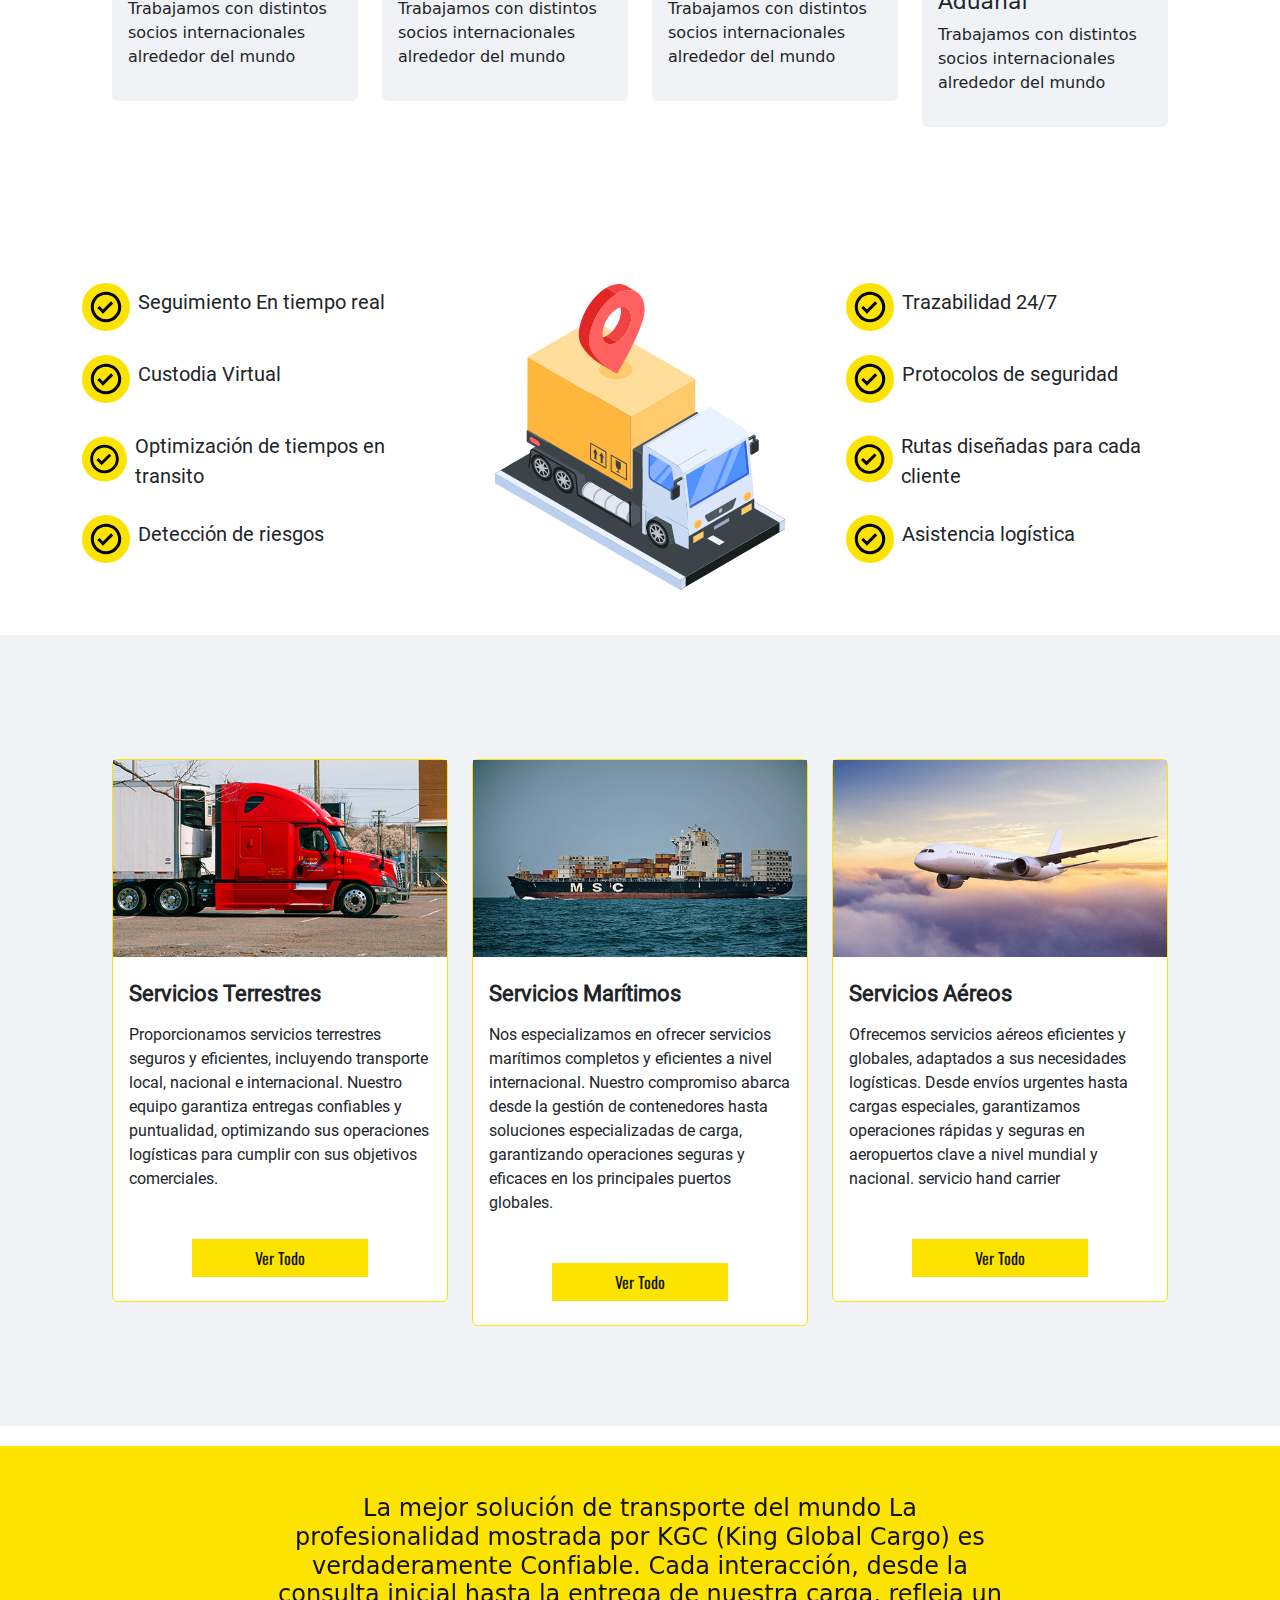
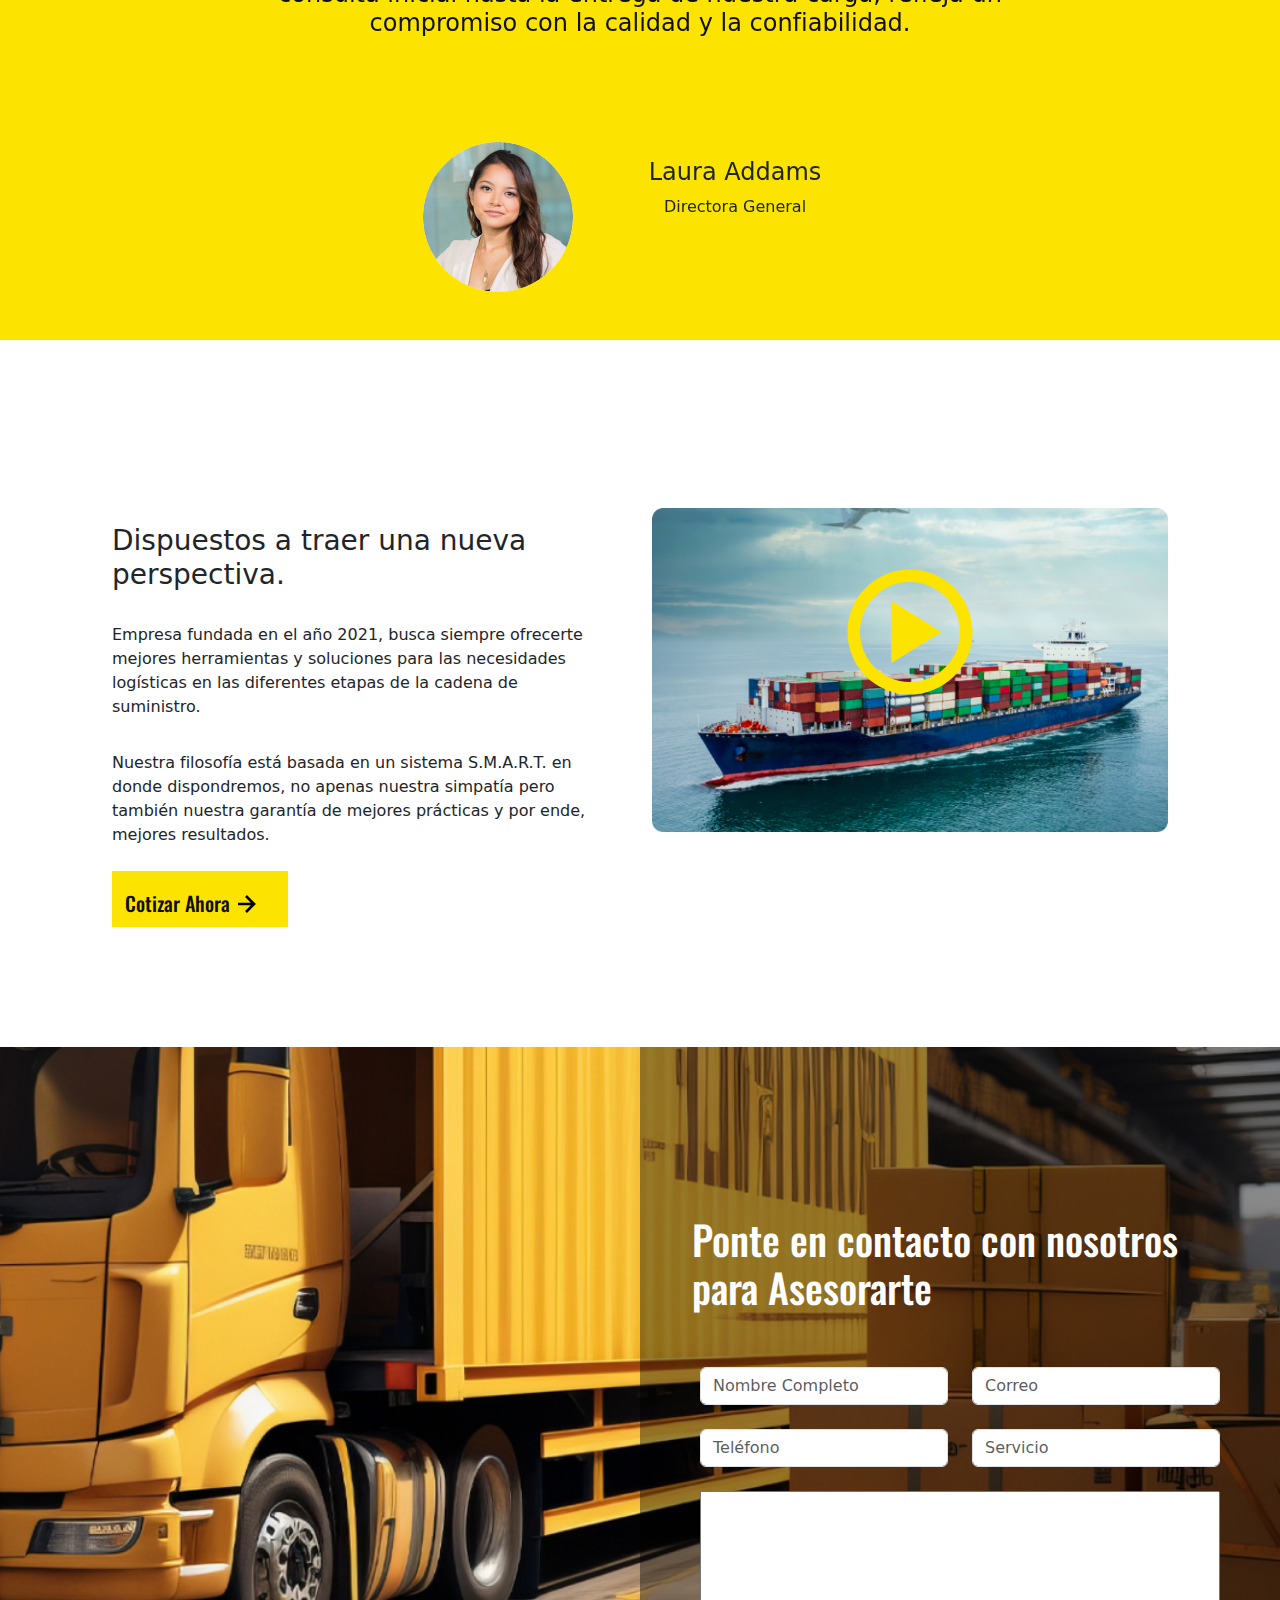
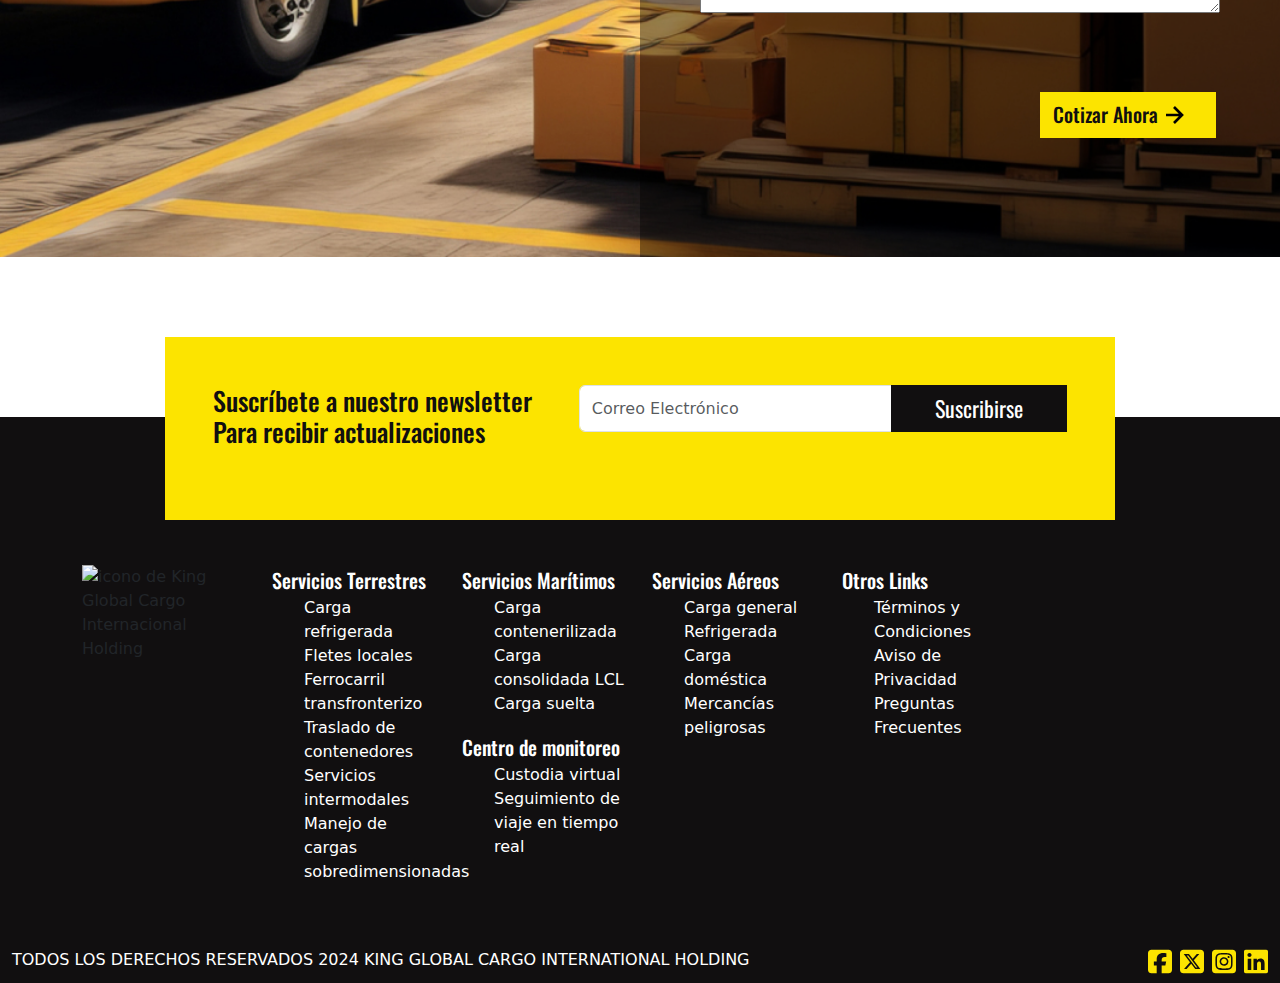
==== commit 9648383a: "cambios por Responsive Desing" ====
--- a/index.htm
+++ b/index.htm
@@ -15,10 +15,10 @@
 
 <body>
     
-    <nav class="navbar navbar-expand-lg bg-primario">
+    <nav class="navbar navbar-expand-lg bg-primario sticky-top">
         <div class="container-fluid">
             <div class="">
-                <a class="navbar-brand text-white" href="#"><img src="img/logos/logo_kgcih.jpg" alt="icon_arrow"></a>
+                <a class="navbar-brand text-white d-none" href="#"><img src="img/logos/logo_kgcih.jpg" alt="icon_arrow"></a>
                 <button class="navbar-toggler" type="button" data-bs-toggle="collapse"
                     data-bs-target="#navbarSupportedContent" aria-controls="navbarSupportedContent" aria-expanded="false"
                     aria-label="Toggle navigation">
@@ -27,7 +27,7 @@
             </div>
             <div class="d-flex flex-column w-100">
                 <div class="d-flex justify-content-between">
-                    <div class="d-flex ">
+                    <div class="d-flex d-none">
                         <div class="ps-3">
                             <img class="w-24px" src="img/icons/time.svg" alt="icon_arrow">
                             <span class="ps-2 text-white">09:00 AM - 06:00 PM</span>
@@ -38,7 +38,7 @@
                                 <span class="ps-2 text-white">Corregidora, Qro.</span>
                             </div>
                         </a>
-                        <a class="text-decoration-none" href="tel:+524422535219" target="_blank" rel="nofollow">
+                        <a class="text-decoration-none" href="tel:+524425924870" target="_blank" rel="nofollow">
                             <div class="ps-3">
                                 <img class="w-24px" src="img/icons/phone.svg" alt="icon_arrow">
                                 <span class="ps-2 text-white">4422535219</span>
@@ -56,23 +56,22 @@
                     <div class="collapse navbar-collapse" id="navbarSupportedContent">
                         <ul class="navbar-nav me-auto mb-2 mb-lg-0">
                             <li class="nav-item pe-3">
-                                <a class="nav-link OswaldRegular fs_20px text-white active" aria-current="page" href="#Formulario">Inicio</a>
+                                <a class="nav-link OswaldRegular fs_20px text-white active" aria-current="page" href="#Inicio">Inicio</a>
                             </li>
                             <li class="nav-item pe-3">
-                                <a class="nav-link OswaldRegular fs_20px text-white" href="#Formulario">Acerca de Nosotros</a>
+                                <a class="nav-link OswaldRegular fs_20px text-white" href="#Caracteristicas">Características</a>
                             </li>
                             <li class="nav-item pe-3">
-                                <a class="nav-link OswaldRegular fs_20px text-white" href="#Formulario">Servicios</a>
+                                <a class="nav-link OswaldRegular fs_20px text-white" href="#Servicios">Servicios</a>
                             </li>
                             <li class="nav-item pe-3">
-                                <a class="nav-link OswaldRegular fs_20px text-white" href="#Formulario">Características</a>
+                                <a class="nav-link OswaldRegular fs_20px text-white" href="#Nosotros">Acerca de Nosotros</a>
                             </li>
                             <li class="nav-item pe-3">
                                 <a class="nav-link OswaldRegular fs_20px text-white" href="#Formulario">Contáctenos</a>
                             </li>
                         </ul>
-                        
-                        <a class="btn btn-primary bg-secundario text-black OswaldRegular fs_20px btn_mr"  href="#Formulario" target="_blank" >Cotizar Ahora <img class="w-32px" src="img/icons/right-arrow-bk.svg" alt="icon_arrow"></a>
+                        <a class="btn btn-primary bg-secundario text-black OswaldRegular fs_20px btn_mr"  href="#Formulario">Cotizar Ahora <img class="w-32px" src="img/icons/right-arrow-bk.svg" alt="icon_arrow"></a>
                         
                     </div>
                 </div>
@@ -81,26 +80,21 @@
     </nav>
 
     <div class="container-fluid p-0">
-        <header>
+        <header id="Inicio">
             <div class="h80vh">
                 <div id="carouselExampleCaptions" class="carousel slide" data-bs-ride="carousel">
-                    <!-- <div class="carousel-indicators">
-                      <button type="button" data-bs-target="#carouselExampleCaptions" data-bs-slide-to="0" class="active" aria-current="true" aria-label="Slide 1"></button>
-                      <button type="button" data-bs-target="#carouselExampleCaptions" data-bs-slide-to="1" aria-label="Slide 2"></button>
-                      <button type="button" data-bs-target="#carouselExampleCaptions" data-bs-slide-to="2" aria-label="Slide 3"></button>
-                    </div> -->
                     <div class="carousel-inner">
                       <div class="carousel-item active">
                         <img src="img/bg/terrestre.jpeg" class="d-block w-100 brightness_7" alt="servicios Terrestres">
-                        <div class="carousel-caption d-none d-md-block kgcih_caption">
+                        <div class="carousel-caption d-md-block kgcih_caption">
                             <div class="container">
                                 <div class="row">
-                                    <div class="col-7">
+                                    <div class="col-12 col-md-7">
                                         <h1 class="text-white fs_64px OswaldBold text-start text-shadow-title">Transportación <span class="text-secundario">Terrestre</span> </h1>
                                         <p class="text-start fs_24px OswaldRegular">Manejamos varias modalidades de transportación terrestre y servicios de logística general</p>
                                         <div class="d-flex">
-                                            <a class="btn btn-secondary OswaldRegular fs_20px me-2" href="">Contacto </a>
-                                            <a class="btn btn-primary OswaldRegular fs_20px" href="">Soporte</a>
+                                            <a class="btn btn-secondary OswaldRegular fs_20px me-2" href="#Formulario">Contacto </a>
+                                            <a class="btn btn-primary OswaldRegular fs_20px" href="tel:+524425924870">Soporte</a>
                                         </div>
                                     </div>
                                 </div>
@@ -109,15 +103,15 @@
                       </div>
                       <div class="carousel-item">
                         <img src="img/bg/hero-slider-hero-slider3.jpeg" class="d-block w-100 brightness_7" alt="Servicios Aéreos">
-                        <div class="carousel-caption d-none d-md-block kgcih_caption">
+                        <div class="carousel-caption d-md-block kgcih_caption">
                             <div class="container">
                                 <div class="row">
-                                    <div class="col-7">
+                                    <div class="col-12 col-md-7">
                                         <h1 class="text-white fs_64px OswaldBold text-start text-shadow-title">Servicios <span class="text-secundario"></span> Aéreos</h1>
                                         <p class="text-start fs_24px OswaldRegular">Ofrecemos Servicios Aéreos en los principales aeropuertos de nivel nacional y mundial. </p>
                                         <div class="d-flex">
-                                            <a class="btn btn-secondary OswaldRegular fs_20px me-2" href="">Contacto </a>
-                                            <a class="btn btn-primary OswaldRegular fs_20px" href="">Soporte</a>
+                                            <a class="btn btn-secondary OswaldRegular fs_20px me-2" href="#Formulario">Contacto </a>
+                                            <a class="btn btn-primary OswaldRegular fs_20px" href="tel:+524425924870">Soporte</a>
                                         </div>
                                     </div>
                                 </div>
@@ -126,15 +120,15 @@
                       </div>
                       <div class="carousel-item">
                         <img src="img/bg/buque.jpeg" class="d-block w-100 brightness_7" alt="Servicios Marítimos">
-                        <div class="carousel-caption d-none d-md-block kgcih_caption" >
+                        <div class="carousel-caption d-md-block kgcih_caption" >
                             <div class="container">
                                 <div class="row">
-                                    <div class="col-7">
+                                    <div class="col-12 col-md-7">
                                         <h1 class="text-white fs_64px OswaldBold text-start text-shadow-title">Servicios <span class="text-secundario">Marítimos</span> y Terminales </h1>
                                         <p class="text-start fs_24px OswaldRegular">Ofrecemos las Mejores Tarifas, mediante un pool de volumen y beneficios con terminales a Nivel Nacional. </p>
                                         <div class="d-flex">
-                                            <a class="btn btn-secondary OswaldRegular fs_20px me-2" href="">Contacto </a>
-                                            <a class="btn btn-primary OswaldRegular fs_20px" href="">Soporte</a>
+                                            <a class="btn btn-secondary OswaldRegular fs_20px me-2" href="#Formulario">Contacto </a>
+                                            <a class="btn btn-primary OswaldRegular fs_20px" href="tel:+524425924870">Soporte</a>
                                         </div>
                                     </div>
                                 </div>
@@ -153,17 +147,19 @@
         </header>
     </div>
     
-    <main class="d-block">
-        <section class="seccion">
+    <main id="Caracteristicas" class="d-block">
+        <section  class="seccion">
             <div class="container">
                 <span class="OswaldBold fs_30px">Características</span>
                 <h3 class="RobotoMedium fs_32px pb-3">Impulsado por nuestros Socios Especiales</h3>
                 <div class="row">
-                    <div class="col-3">
-                        <div class="card p-3 box-shadow-md">
-                            <img class="w100px" src="img/icons/paleta.gif" alt="icono de Almacenes">
-                            <span class="fs_20px OswaldBold text-black my-3">Almacén</span>
-                            <p class="pb-3"> Descubra nuestros <strong> Almacenes Built to Suit</strong>, diseñados para adaptarse perfectamente a sus necesidades. Ofrecemos <strong>soluciones integrales</strong> que incluyen y equipo especializado.</p>
+                    <div class="col-12 col-md-6 col-xl-3 mt-3">
+                        <div class="card p-3 box-shadow-md cat-box">
+                            <div class="">
+                                <img class="w100px" src="img/icons/paleta.gif" alt="icono de Almacenes">
+                                <span class="fs_20px OswaldBold text-black my-3">Almacén</span>
+                                <p class="pb-3"> Descubra nuestros <strong> Almacenes Built to Suit</strong>, diseñados para adaptarse perfectamente a sus necesidades. Ofrecemos <strong>soluciones integrales</strong> que incluyen y equipo especializado.</p>
+                            </div>
                             <a class="text-start btn btn-carateristicas RobotoMedium position-relative">
                                 <span>Más información</span> 
                                 <div class="icon-arrow rounded-circle bg-primario position-absolute ">
@@ -173,11 +169,13 @@
                         </div>
                     </div>
                     
-                    <div class="col-3">
-                        <div class="card p-3 box-shadow-md">
-                            <img class="w100px" src="img/icons/soporte.gif" alt="icono de Soporte 24-7">
-                            <span class="fs_20px OswaldBold text-black my-3">Soporte 24/7</span>
-                            <p class="pb-3">Soporte 24/7 gestionado <strong>directamente por nuestro personal</strong>, opciones de <strong>personal in situ</strong> para satisfacer las necesidades específicas de su empresa.</p>
+                    <div class="col-12 col-md-6 col-xl-3 mt-3">
+                        <div class="card p-3 box-shadow-md cat-box">
+                            <div class="">
+                                <img class="w100px" src="img/icons/soporte.gif" alt="icono de Soporte 24-7">
+                                <h4 class="fs_20px OswaldBold text-black my-3">Soporte 24/7</h4>
+                                <p class="pb-3">Soporte 24/7 gestionado <strong>directamente por nuestro personal</strong>, opciones de <strong>personal in situ</strong> para satisfacer las necesidades específicas de su empresa.</p>
+                            </div>
                             <a class="text-start btn btn-carateristicas RobotoMedium position-relative">
                                 <span>Más información</span> 
                                 <div class="icon-arrow rounded-circle bg-primario position-absolute ">
@@ -186,11 +184,13 @@
                             </a>
                         </div>
                     </div>
-                    <div class="col-3">
-                        <div class="card p-3 box-shadow-md">
-                            <img class="w100px" src="img/icons/ruta.gif" alt="icono de Ruta Inteligente">
-                            <span class="fs_20px OswaldBold text-black my-3">Rastreo en línea</span>
-                            <p class="pb-3"> Desarrollar una torre de control no es una tarea sencilla. <strong>Contamos con el personal y la experiencia necesarios</strong>  para llevar a cabo sus proyectos logísticos.</p>
+                    <div class="col-12 col-md-6 col-xl-3 mt-3">
+                        <div class="card p-3 box-shadow-md cat-box">
+                            <div class="">
+                                <img class="w100px" src="img/icons/ruta.gif" alt="icono de Ruta Inteligente">
+                                <h4 class="fs_20px OswaldBold text-black my-3">Rastreo en línea</h4>
+                                <p class="pb-3"> Desarrollar una torre de control no es una tarea sencilla. <strong>Contamos con el personal y la experiencia necesarios</strong>  para llevar a cabo sus proyectos logísticos.</p>
+                            </div>
                             <a class="text-start btn btn-carateristicas RobotoMedium position-relative">
                                 <span>Más información</span> 
                                 <div class="icon-arrow rounded-circle bg-primario position-absolute ">
@@ -199,11 +199,13 @@
                             </a>
                         </div>
                     </div>
-                    <div class="col-3">
-                        <div class="card p-3 box-shadow-md">
-                            <img class="w100px" src="img/icons/escudo.gif" alt="icono de Seguro de Cargo">
-                            <span class="fs_20px OswaldBold text-black my-3">Seguro de Cargo</span>
-                            <p class="pb-3">Nos esforzamos por ofrecer seguros con las <strong>mejores tarifas del mercado y contratos flexibles</strong>, adaptados a sus necesidades: ya sea por evento, mensuales, anuales.</p>
+                    <div class="col-12 col-md-6 col-xl-3 mt-3">
+                        <div class="card p-3 box-shadow-md cat-box">
+                            <div class="">
+                                <img class="w100px" src="img/icons/escudo.gif" alt="icono de Seguro de Cargo">
+                                <h4 class="fs_20px OswaldBold text-black my-3">Seguro de Cargo</h4>
+                                <p class="pb-3">Nos esforzamos por ofrecer seguros con las <strong>mejores tarifas del mercado y contratos flexibles</strong>, adaptados a sus necesidades: ya sea por evento, mensuales, anuales.</p>
+                            </div>
                             <a class="text-start btn btn-carateristicas RobotoMedium position-relative">
                                 <span>Más información</span> 
                                 <div class="icon-arrow rounded-circle bg-primario position-absolute ">
@@ -216,7 +218,7 @@
             </div>
         </section>
 
-        <section>
+        <section class="d-none d-lg-block">
             <div class="bg-tacker">
                 <div class="container-fluid h-100">
                     <div class="row row-cols-5 h-100">
@@ -243,17 +245,51 @@
                         <div class="col step d-flex flex-column justify-content-end border-smart pb_80px">
                             <span class="text-secundario OswaldSemi fs_32px">T</span>
                             <h4 class="text-white OswaldBold fs_26px">De duración limitada</h4>
-                            <p class="text-white hidden-text"> Establece un plazo específico para lograr el objetivo, lo que proporciona un sentido de urgencia y define claramente el marco temporal para la implementación y medición del progreso.</p>
-                        </div>
-                    </div>
-                </div>
-            </div>
-        </section>
+                            <p class="text-white hidden-text">Establece un plazo específico para lograr el objetivo, lo que proporciona un sentido de urgencia y define claramente el marco temporal para la implementación y medición del progreso.</p>
+                        </div>
+                    </div>
+                </div>
+            </div>
+        </section>
+
+        <Section class="d-lg-none ">
+            <div class="bg-tacker">
+                <div class="container-fluid bg-blackout">
+                    <div class="row p-3">
+                        <div class="col-12 pt-3">
+                            <img class="w-32px" src="img/icons/smart/S.svg" alt="">
+                            <span class="text-white OswaldBold fs_20px ps-2">Específico</span>
+                            <p class="text-white pt-3" >En lugar de establecer un objetivo general como "mejorar la entrega", se especifica claramente qué se quiere lograr y en qué medida.</p>
+                        </div>
+                        <div class="col-12 pt-3">
+                            <img class="w-32px" src="img/icons/smart/M.svg" alt="">
+                            <span class="text-white OswaldBold fs_20px ps-2">Medible </span>
+                            <p class="text-white pt-3" >El objetivo se puede cuantificar y evaluar con datos concretos, como la implementación de tecnología de rastreo que permita medir la eficiencia de los procesos de entrega.</p>
+                        </div>
+                        <div class="col-12 pt-3">
+                            <img class="w-32px" src="img/icons/smart/A.svg" alt="">
+                            <span class="text-white OswaldBold fs_20px ps-2">Alcanzable</span>
+                            <p class="text-white pt-3">Se establece un objetivo que es realista y alcanzable con los recursos y capacidades disponibles, como la formación del personal en métodos probados para mejorar la eficiencia de las rutas de entrega.</p>
+                        </div>
+                        <div class="col-12 pt-3">
+                            <img class="w-32px" src="img/icons/smart/R.svg" alt="">
+                            <span class="text-white OswaldBold fs_20px ps-2">Realista</span>
+                            <p class="text-white pt-3">El objetivo está alineado con las metas generales de la empresa, como la sostenibilidad ambiental, lo que lo hace relevante para la estrategia empresarial a largo plazo.</p>
+                        </div>
+                        <div class="col-12 pt-3">
+                            <img class="w-32px" src="img/icons/smart/T.svg" alt="">
+                            <span class="text-white OswaldBold fs_20px ps-2">De duración limitada</span>
+                            <p class="text-white pt-3">Establece un plazo específico para lograr el objetivo, lo que proporciona un sentido de urgencia y define claramente el marco temporal para la implementación y medición del progreso.</p>
+                        </div>
+                    </div>
+                </div>
+            </div>
+        </Section>
 
         <section class="py-3">
             <div class="container">
                 <div class="row bg-secundario p_indicadores">
-                    <div class="col-3">
+                    <div class="col-12 col-sm-6 col-xl-3">
                         <div class="d-flex">
                             <div class="num">
                                 <span class="fs_48px OswaldBold" >1547</span>
@@ -261,7 +297,7 @@
                             <span class="RobotoRegular fs_22px pt-2 ps-2">Our Happy <br>Clients</span>
                         </div>
                     </div>
-                    <div class="col-3">
+                    <div class="col-12 col-sm-6 col-xl-3">
                         <div class="d-flex">
                             <div class="num">
                                 <span class="fs_48px OswaldBold">1547</span>
@@ -269,7 +305,7 @@
                             <span class="RobotoRegular fs_22px pt-2 ps-2">Our Happy <br>Clients</span>
                         </div>
                     </div>
-                    <div class="col-3">
+                    <div class="col-12 col-sm-6 col-xl-3">
                         <div class="d-flex">
                             <div class="num">
                                 <span class="fs_48px OswaldBold">1547</span>
@@ -277,7 +313,7 @@
                             <span class="RobotoRegular fs_22px pt-2 ps-2">Our Happy <br>Clients</span>
                         </div>
                     </div>
-                    <div class="col-3">
+                    <div class="col-12 col-sm-6 col-xl-3">
                         <div class="d-flex">
                             <div class="num">
                                 <span class="fs_48px OswaldBold">1547</span>
@@ -289,10 +325,10 @@
             </div>
         </section>
 
-        <section class="seccion">
+        <section id="Servicios" class="seccion">
             <div class="container">
                 <div class="row">
-                    <div class="col-3 p-1">
+                    <div class="col-12 col-md-6 col-xl-3 p-1">
                         <div class="card bg-slave border-0 p-3 m-2">
                             <div class="icon-cont">
                                 <img class="w-48px" src="img/icons/maritimo.svg" alt="Servicio Internacional">
@@ -301,7 +337,7 @@
                             <p>Trabajamos con distintos socios internacionales alrededor del mundo</p>
                         </div>
                     </div>
-                    <div class="col-3 p-1">
+                    <div class="col-12 col-md-6 col-xl-3 p-1">
                         <div class="card bg-slave border-0 p-3 m-2">
                             <div class="icon-cont">
                                 <img class="w-48px" src="img/icons/terrestre.svg" alt="Soporte 24/7">
@@ -310,7 +346,7 @@
                             <p>Trabajamos con distintos socios internacionales alrededor del mundo</p>
                         </div>
                     </div>
-                    <div class="col-3 p-1">
+                    <div class="col-12 col-md-6 col-xl-3 p-1">
                         <div class="card bg-slave border-0 p-3 m-2">
                             <div class="icon-cont">
                                 <img class="w-48px" src="img/icons/Aereo.svg" alt="Rápido y Seguro">
@@ -319,7 +355,7 @@
                             <p>Trabajamos con distintos socios internacionales alrededor del mundo</p>
                         </div>
                     </div>
-                    <div class="col-3 p-1">
+                    <div class="col-12 col-md-6 col-xl-3 p-1">
                         <div class="card bg-slave border-0 p-3 m-2">
                             <div class="icon-cont">
                                 <img class="w-48px" src="img/icons/ferrioviario.svg" alt="Almacenaje a nivel nacional">
@@ -328,7 +364,7 @@
                             <p>Trabajamos con distintos socios internacionales alrededor del mundo</p>
                         </div>
                     </div>
-                    <div class="col-3 p-1">
+                    <div class="col-12 col-md-6 col-xl-3 p-1">
                         <div class="card bg-slave border-0 p-3 m-2">
                             <div class="icon-cont">
                                 <img class="w-48px" src="img/icons/consolidacion.svg" alt="Optimización de tiempos en transito">
@@ -337,7 +373,7 @@
                             <p>Trabajamos con distintos socios internacionales alrededor del mundo</p>
                         </div>
                     </div>
-                    <div class="col-3 p-1">
+                    <div class="col-12 col-md-6 col-xl-3 p-1">
                         <div class="card bg-slave border-0 p-3 m-2">
                             <div class="icon-cont">
                                 <img class="w-48px" src="img/icons/almacen_1.svg" alt="Custodia virtual">
@@ -346,7 +382,7 @@
                             <p>Trabajamos con distintos socios internacionales alrededor del mundo</p>
                         </div>
                     </div>
-                    <div class="col-3 p-1">
+                    <div class="col-12 col-md-6 col-xl-3 p-1">
                         <div class="card bg-slave border-0 p-3 m-2">
                             <div class="icon-cont">
                                 <img class="w-48px" src="img/icons/pesaje.svg" alt="Optimización de tiempos en transito">
@@ -355,7 +391,7 @@
                             <p>Trabajamos con distintos socios internacionales alrededor del mundo</p>
                         </div>
                     </div>
-                    <div class="col-3 p-1">
+                    <div class="col-12 col-md-6 col-xl-3 p-1">
                         <div class="card bg-slave border-0 p-3 m-2">
                             <div class="icon-cont">
                                 <img class="w-48px" src="img/icons/aduanas.svg" alt="Custodia virtual">
@@ -371,7 +407,10 @@
         <section>
             <div class="container ">
                 <div class="row justify-content-center">
-                    <div class="col-4">
+                    <div class="col-12 col-lg-4 order-lg-2 ">
+                        <img src="img/content/camion_gps.svg" alt="">
+                    </div>
+                    <div class="col-12 col-lg-4 order-lg-1">
                         <div class="d-flex pt-4">
                             <img  class="w-48px" src="img/icons/check_box.svg" alt="">
                             <span class="RobotoRegular fs_20px ps-2 pt-1">Seguimiento En tiempo real</span>
@@ -389,10 +428,8 @@
                             <span class="RobotoRegular fs_20px ps-2 pt-1">Detección de riesgos</span>
                         </div>
                     </div>
-                    <div class="col-4">
-                        <img src="img/content/camion_gps.jpg" alt="">
-                    </div>
-                    <div class="col-4 ps-3">
+                    
+                    <div class="col-12 col-lg-4 ps-3 order-lg-3">
                         <div class="d-flex pt-4">
                             <img  class="w-48px" src="img/icons/check_box.svg" alt="">
                             <span class="RobotoRegular fs_20px ps-2 pt-1">Trazabilidad 24/7</span>
@@ -421,7 +458,7 @@
             <div class="bg-gray">
                 <div class="container">
                     <div class="row">
-                        <div class="col-4">
+                        <div class="col-12 col-lg-4 mt-4">
                             <div class="card border-secundario">
                                 <img src="img/content/Servicio_terrestre_2.jpg" alt="Servicios Terrestres">
                                 <div class="p-3">
@@ -433,7 +470,7 @@
                                 </div>
                             </div>
                         </div>
-                        <div class="col-4">
+                        <div class="col-12 col-lg-4 mt-4">
                             <div class="card border-secundario">
                                 <img src="img/content/servicio_maritimo.jpg" alt="Servicios Marítimos">
                                 <div class="p-3">
@@ -445,7 +482,7 @@
                                 </div>
                             </div>
                         </div>
-                        <div class="col-4">
+                        <div class="col-12 col-lg-4 mt-4">
                             <div class="card border-secundario">
                                 <img src="img/content/Servicio_aereo.jpg" alt="Servicios Aéreos">
                                 <div class="p-3">
@@ -471,15 +508,15 @@
                         <div class="carousel-item active">
                             <div class="container">
                                 <div class="row justify-content-center">
-                                    <div class="col-8 py-5">
+                                    <div class="col-12 col-lg-8 py-5">
                                         <h5 class="text-primario text-center fs_24px">La mejor solución de transporte del mundo  La profesionalidad mostrada por KGC (King Global Cargo) es verdaderamente Confiable. Cada interacción, desde la consulta inicial hasta la entrega de nuestra carga, refleja un compromiso con la calidad y la confiabilidad.</h5>
                                     </div>
                                 </div>
                                 <div class="row justify-content-center py-5 testimonio">
-                                    <div class="col-2">
+                                    <div class="col-12 col-lg-2 text-center">
                                         <img  class="rounded-circle testimonial_pick" src="img/content/testimonial_pic3 1.jpg" alt="Imagen del Cliente del Comentario">
                                     </div>
-                                    <div class="col-3 pt-3">
+                                    <div class="col-12 col-lg-3 pt-3 text-center">
                                         <h4 class="">Laura Addams</h4>
                                         <span >Directora General</span>
                                     </div>
@@ -489,15 +526,15 @@
                         <div class="carousel-item">
                             <div class="container">
                                 <div class="row justify-content-center">
-                                    <div class="col-8 py-5">
+                                    <div class="col-12 col-lg-8 py-5">
                                         <h5 class="text-primario text-center fs_24px">La mejor solución de transporte del mundo La profesionalidad mostrada por KGC (King Global Cargo) es verdaderamente Confiable. Cada interacción, desde la consulta inicial hasta la entrega de nuestra carga, refleja un compromiso con la calidad y la confiabilidad.</h5>
                                     </div>
                                 </div>
                                 <div class="row justify-content-center py-5 testimonio">
-                                    <div class="col-2">
+                                    <div class="col-12 col-lg-2 text-center">
                                         <img  class="rounded-circle testimonial_pick" src="img/content/testimonial_pic3 1.jpg" alt="Imagen del Cliente del Comentario">
                                     </div>
-                                    <div class="col-3 pt-3">
+                                    <div class="col-12 col-lg-3 pt-3 text-center">
                                         <h4 class="">Laura Addams</h4>
                                         <span >Directora General</span>
                                     </div>
@@ -506,16 +543,16 @@
                         </div>
                         <div class="carousel-item">
                             <div class="container">
-                                <div class="row justify-content-center">
-                                    <div class="col-8 py-5">
+                                <div class="row justify-content-center ">
+                                    <div class="col-12 col-lg-8 py-5">
                                         <h5 class="text-primario text-center fs_24px">La mejor solución de transporte del mundo La profesionalidad mostrada por KGC (King Global Cargo) es verdaderamente Confiable. Cada interacción, desde la consulta inicial hasta la entrega de nuestra carga, refleja un compromiso con la calidad y la confiabilidad.</h5>
                                     </div>
                                 </div>
                                 <div class="row justify-content-center py-5 testimonio">
-                                    <div class="col-2">
+                                    <div class="col-12 col-lg-2 text-center">
                                         <img  class="rounded-circle testimonial_pick" src="img/content/testimonial_pic3 1.jpg" alt="Imagen del Cliente del Comentario">
                                     </div>
-                                    <div class="col-3 pt-3">
+                                    <div class="col-12 col-lg-3 pt-3 text-center">
                                         <h4 class="">Laura Addams</h4>
                                         <span >Directora General</span>
                                     </div>
@@ -528,16 +565,16 @@
         </section>
 
         
-        <section class="seccion">
+        <section id="Nosotros" class="seccion">
             <div class="container">
                 <div class="row">
-                    <div class="col-6 d-flex flex-column justify-content-center pe-5">
+                    <div class="col-12 col-lg-6 d-flex flex-column justify-content-center pe-5 mt-5">
                         <h3 class="py-3">Dispuestos a traer una nueva perspectiva.</h3>
                         <p class="py-2">Empresa fundada en el año 2021, busca siempre ofrecerte mejores herramientas y soluciones para las necesidades logísticas en las diferentes etapas de la cadena de suministro.</p>
                         <p class="py-2">Nuestra filosofía está basada en un sistema S.M.A.R.T. en donde dispondremos, no apenas nuestra simpatía pero también nuestra garantía de mejores prácticas y por ende, mejores resultados.</p>
                         <a id="" class="btn btn-primary OswaldMedium fs_20px d-flex pt-3" href="#Fomulario">Cotizar Ahora <img class="w-32px" src="img/icons/right-arrow-bk.svg" alt=""> </a>
                     </div>
-                    <div class="col-6">
+                    <div class="col-12 col-lg-6 mt-5">
                         <img src="img/content/video.jpg" alt="video de King Global Cargo Internacional holding">
                         <div class="video-container">
                             <div id="boton_play" class="play-button" onclick="playVideo()">
@@ -558,7 +595,7 @@
                 <div class="row h-100">
                     <div class="col-6">
                     </div>
-                    <div class="col-6 bg-black-transparent p-5 d-flex flex-column justify-content-center" >
+                    <div class="col-12 col-lg-6 bg-black-transparent p-5 d-flex flex-column justify-content-center" >
                         <h4 class="text-white OswaldMedium fs_40px py-5 px-1">Ponte en contacto con nosotros para Asesorarte</h4>
                         <form>
                             <div class="container">
@@ -607,12 +644,12 @@
             <div class="newsletter" >
                 <div class="container" >
                     <div class="row justify-content-center position-relative">
-                        <div class="col-10 bg-secundario p-5 position-absolute t-80px">
+                        <div class="col-12 col-lg-10 bg-secundario p-5 position-absolute t-80px">
                             <div class="row">
-                                <div class="col-5">
-                                    <h3 class="text-primario fs_26px OswaldMedium">Suscríbete a nuestro newsletter <br> Para recibir actualizaciones</h3>
-                                </div>
-                                <div class="col-7">
+                                <div class="col-12 col-lg-5 pb-3">
+                                    <h3 class="text-primario fs_26px OswaldMedium text-center text-lg-start">Suscríbete a nuestro newsletter <br> Para recibir actualizaciones</h3>
+                                </div>
+                                <div class="col-12 col-lg-7">
                                     <div class="input-group mb-3">
                                         <input type="text" class="form-control" placeholder="Correo Electrónico" aria-label="Recipient's username" aria-describedby="button-addon2">
                                         <button class="btn btn-secondary fs_22px OswaldRegular px-3" type="button" id="button-addon2">Suscribirse</button>
@@ -626,10 +663,10 @@
             <div class="bg-footer py-5">
                 <div class="container pt_100px">
                     <div class="row">
-                        <div class="col-2">
+                        <div class="col-12 col-lg-2">
                             <img src="" alt="icono de King Global Cargo Internacional Holding">
                         </div>
-                        <div class="col-2">
+                        <div class="col-12 col-sm-6 col-lg-2">
                             <span class="text-white OswaldMedium fs_20px">Servicios Terrestres</span>
                             <ul class="list-footer text-white">
                                 <li>Carga refrigerada</li>
@@ -640,7 +677,7 @@
                                 <li>Manejo de cargas sobredimensionadas</li>
                             </ul>
                         </div>
-                        <div class="col-2">
+                        <div class="col-12 col-sm-6 col-lg-2">
                             <span class="text-white OswaldMedium fs_20px">Servicios Marítimos</span>
                             <ul class="list-footer text-white">
                                 <li>Carga contenerilizada</li>
@@ -653,7 +690,7 @@
                                 <li>Seguimiento de viaje en tiempo real</li>
                             </ul>
                         </div>
-                        <div class="col-2">
+                        <div class="col-12 col-sm-6 col-lg-2">
                             <span class="text-white OswaldMedium fs_20px">Servicios Aéreos</span>
                             <ul class="list-footer text-white">
                                 <li>Carga general</li>
@@ -662,7 +699,7 @@
                                 <li>Mercancías peligrosas</li>
                             </ul>
                         </div>
-                        <div class="col-2">
+                        <div class="col-12 col-sm-6 col-lg-2">
                             <span class="text-white OswaldMedium fs_20px">Otros Links </span>
                             <ul class="list-footer text-white">
                                 <li>Términos y Condiciones </li>
--- a/css/style.css
+++ b/css/style.css
@@ -33,7 +33,16 @@
 }
 
 .seccion {
+    
     padding: 100px
+}
+
+
+@media(max-width:768px){
+    .seccion {    
+        padding: 50px
+    }
+        
 }
 
 @font-face {
@@ -303,7 +312,16 @@
     background-image: url(../img/bg/bg-smart.png);
     height: 90vh
 }
-
+.bg-blackout{
+    background-color: #110f10a6;
+}
+@media(max-width:768px){
+    .bg-tacker {
+        background-image: url(../img/bg/bg-smart.png);
+        height: unset
+    }
+    
+}
 .bg-contacto {
     background-image: url(../img/bg/bg-contacto.jpg);
     height: 90vh
@@ -464,3 +482,33 @@
     width: 150px;
     height: 150px
 }
+
+.cat-box{
+    min-height: 25.125rem;
+    display: flex;
+    justify-content: space-between;
+}
+
+
+
+
+@media(max-width:1340px){
+    .cat-box{
+        min-height: 450px
+    }
+}
+@media(max-width:1199px){
+    .cat-box{
+        min-height: 350px
+    }
+}
+@media(max-width:992px){
+    .cat-box{
+        min-height: 400px
+    }
+}
+@media(max-width:767px){
+    .cat-box{
+        min-height: 350px
+    }
+}
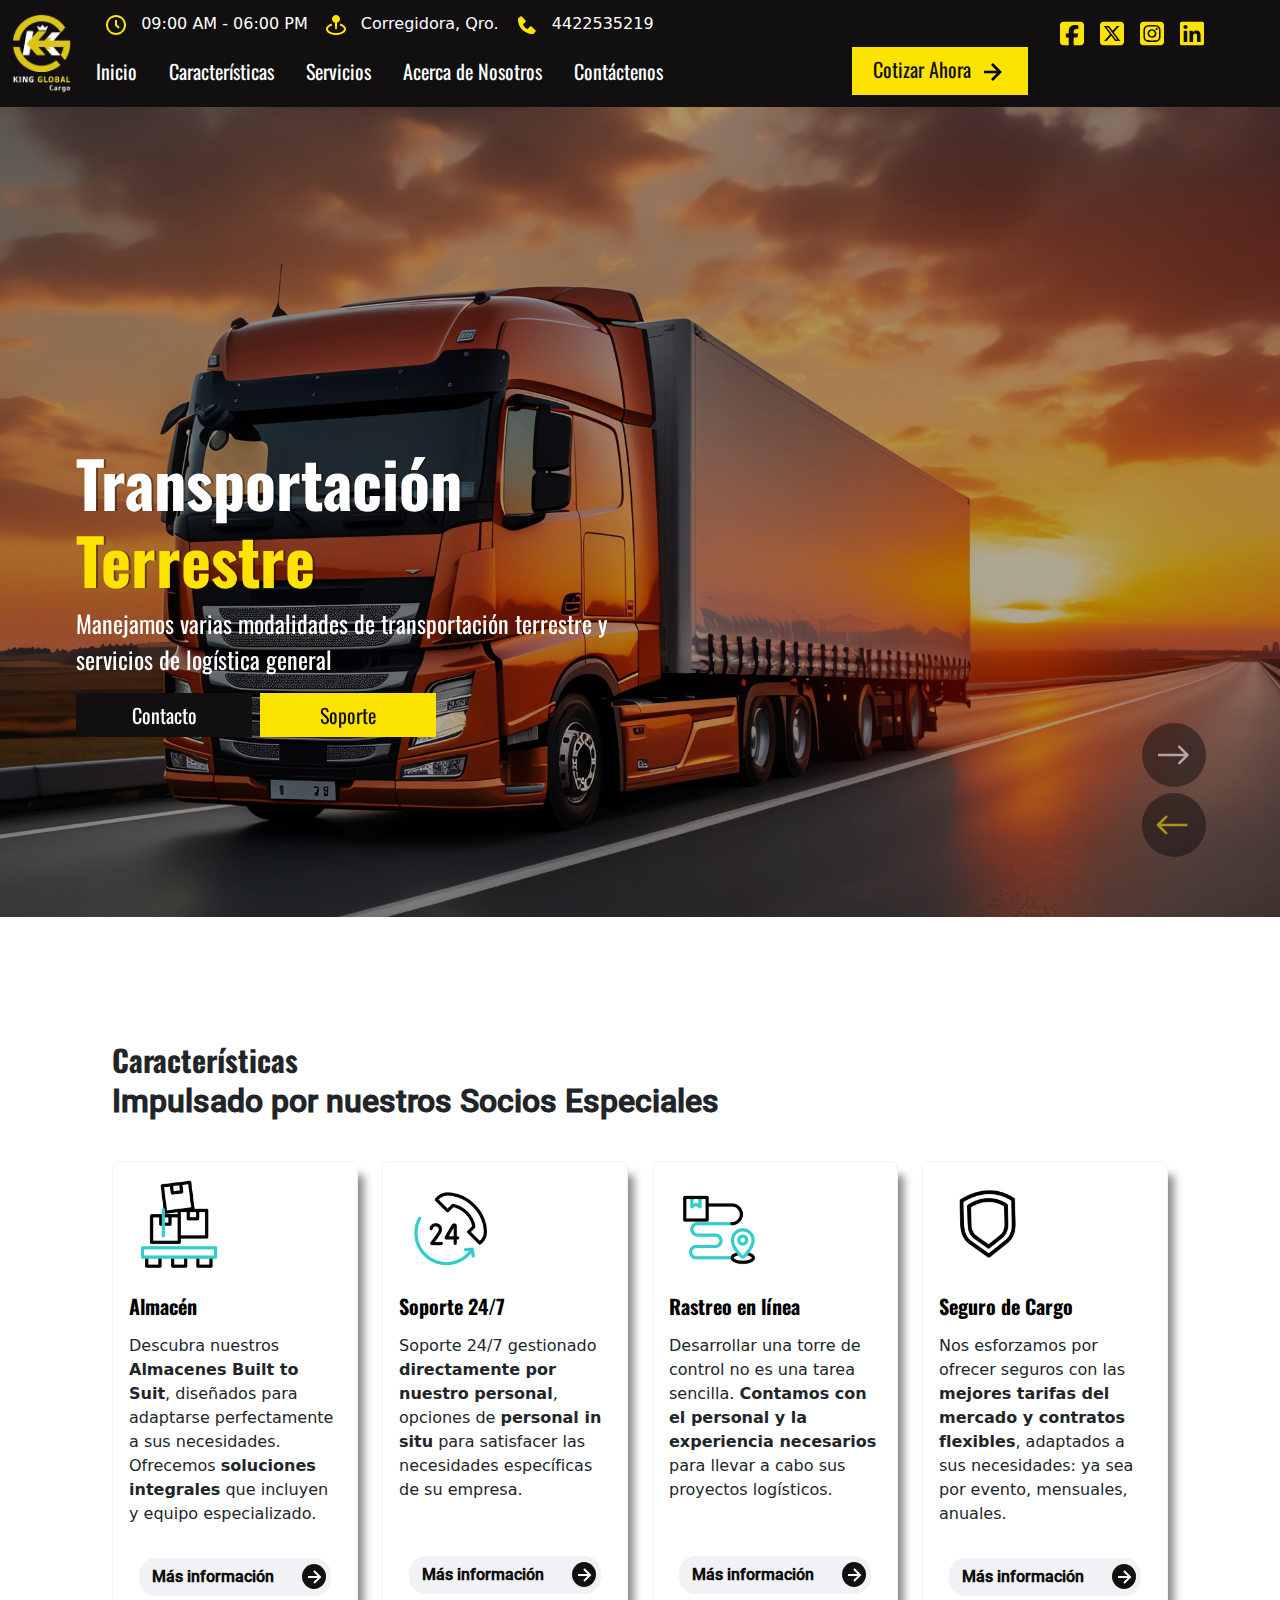
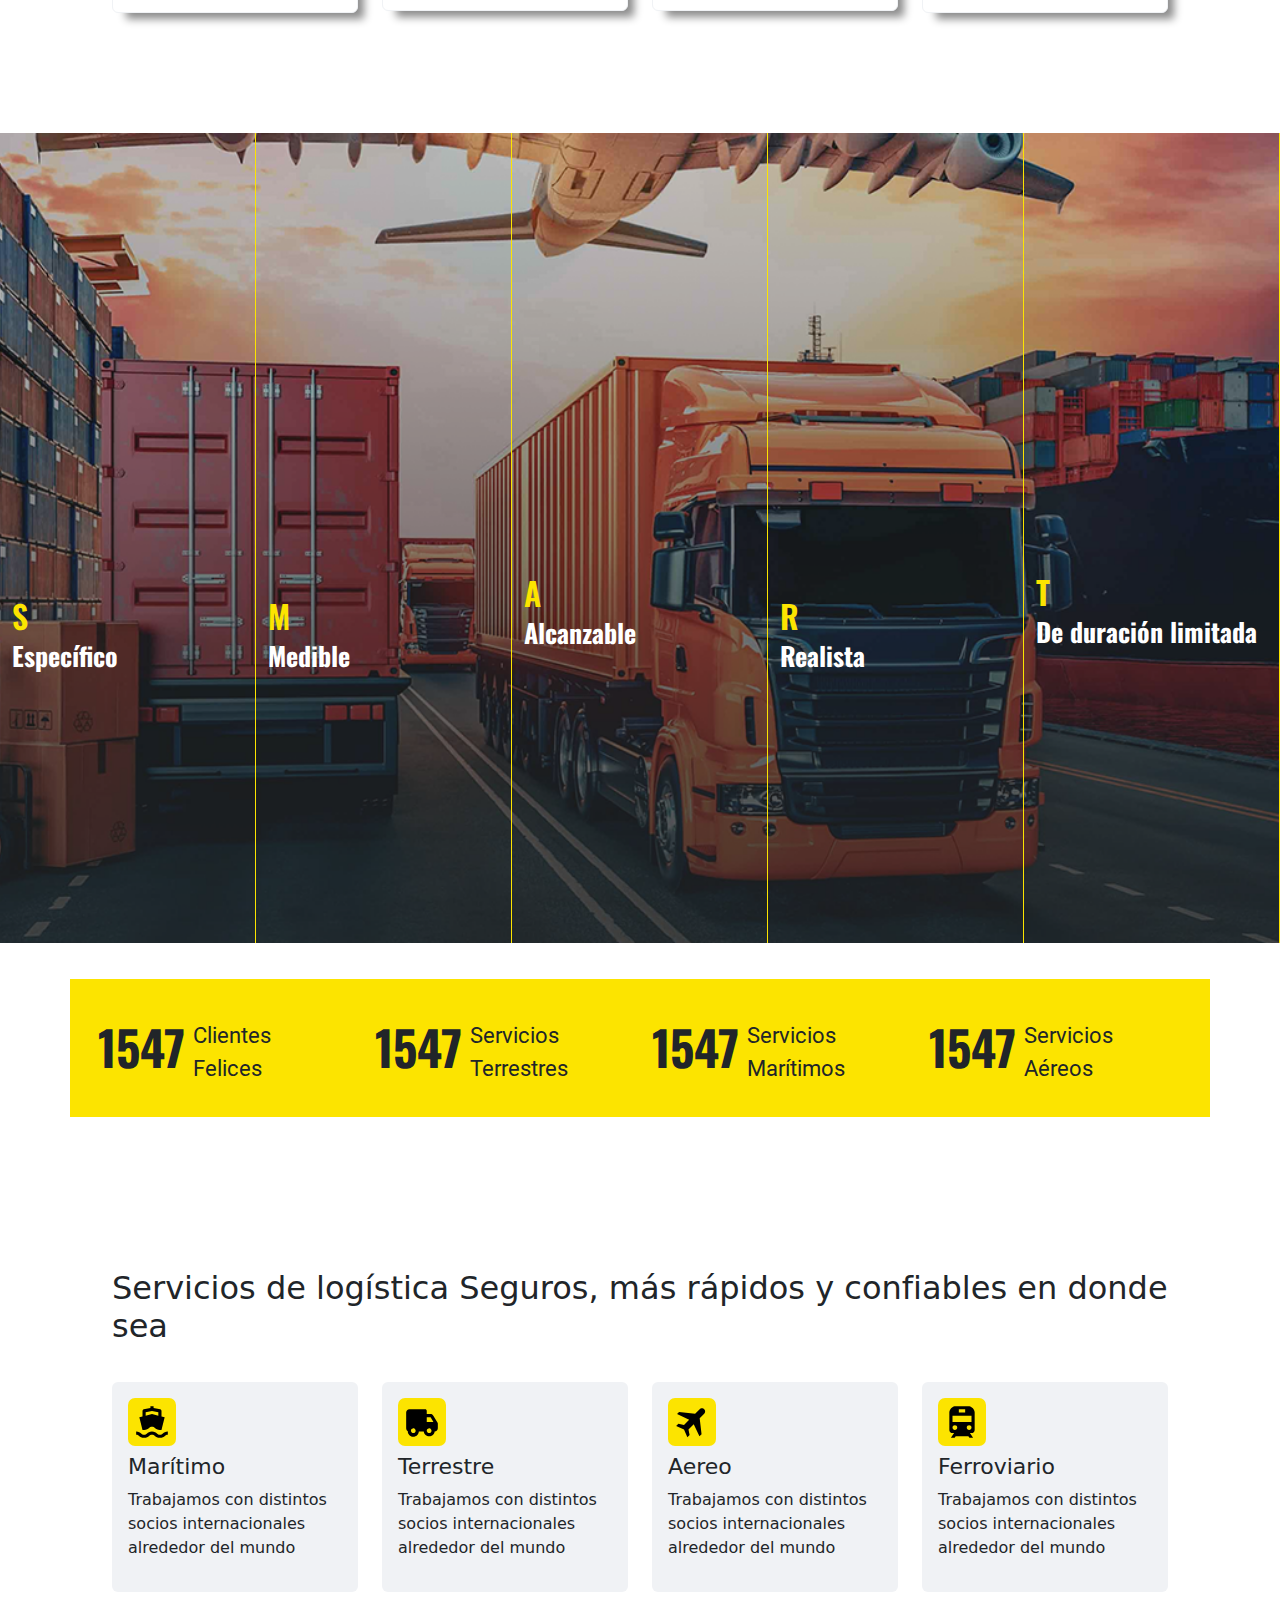
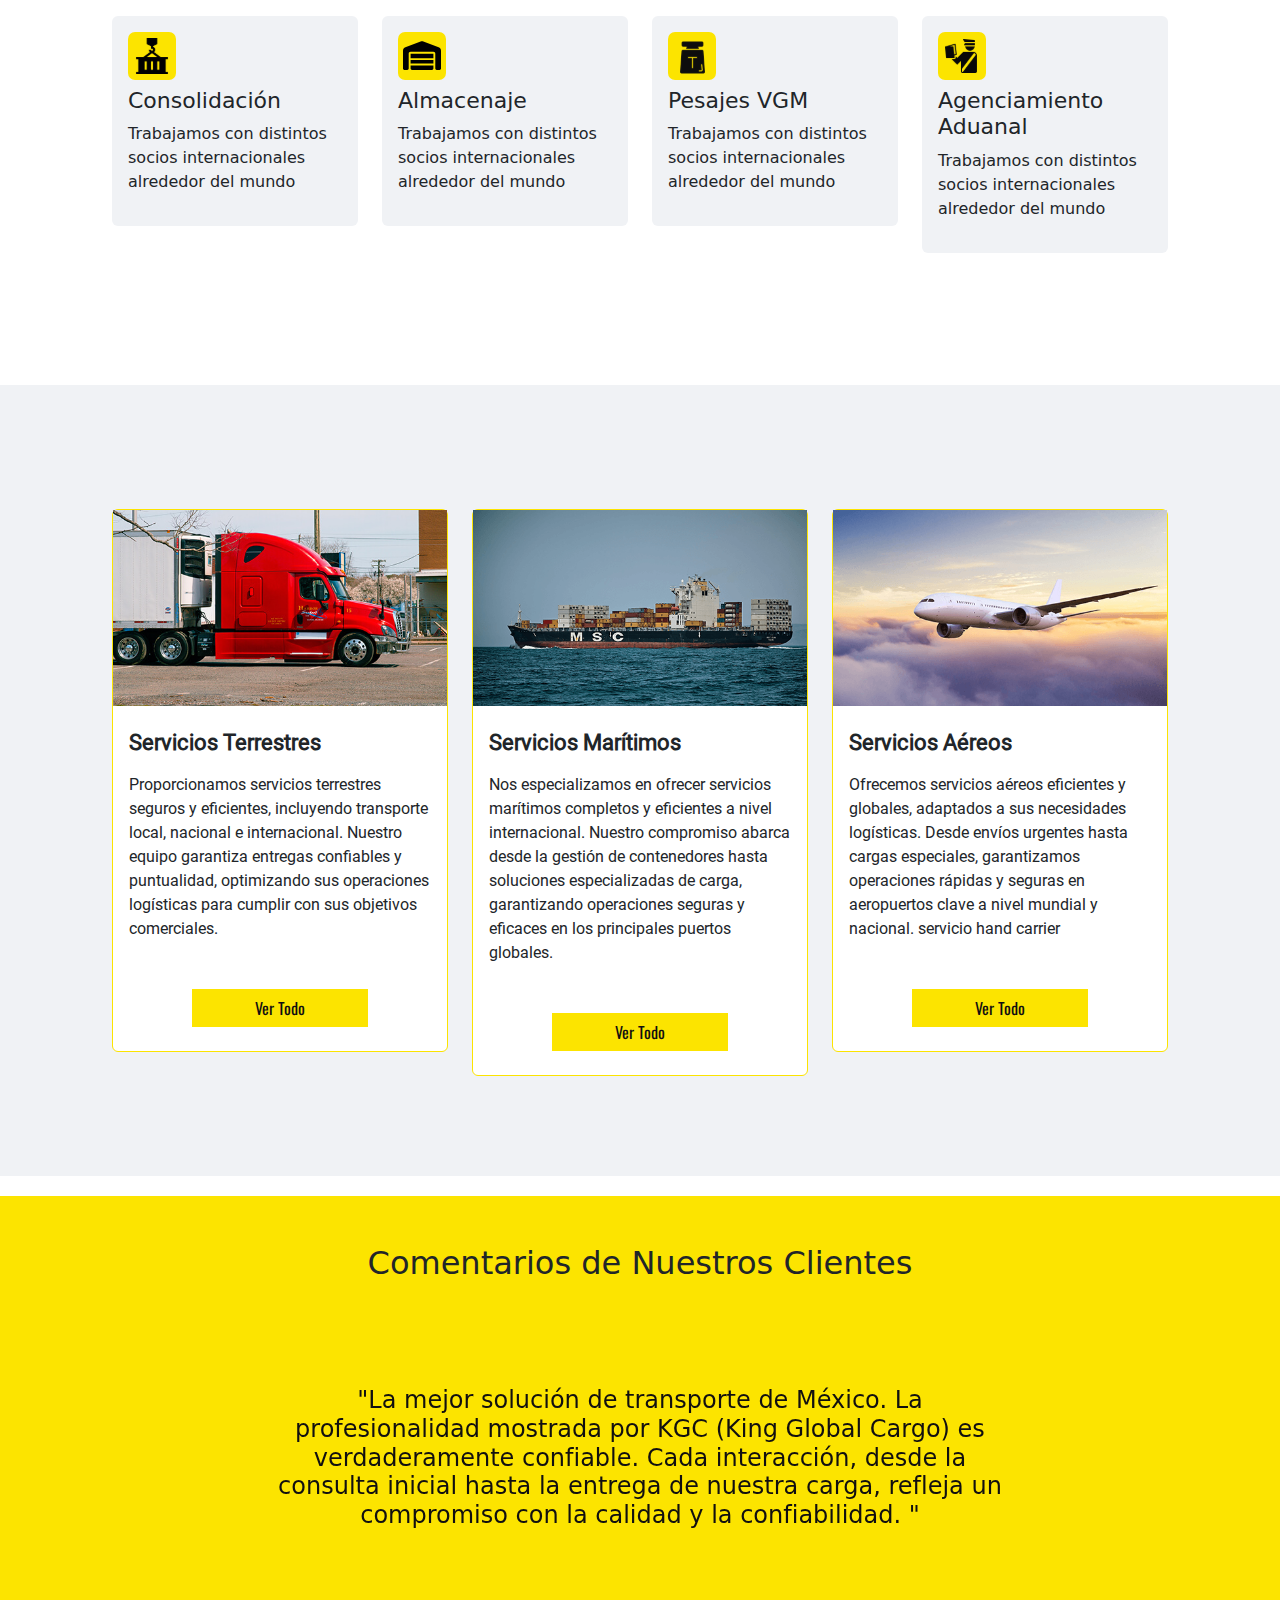
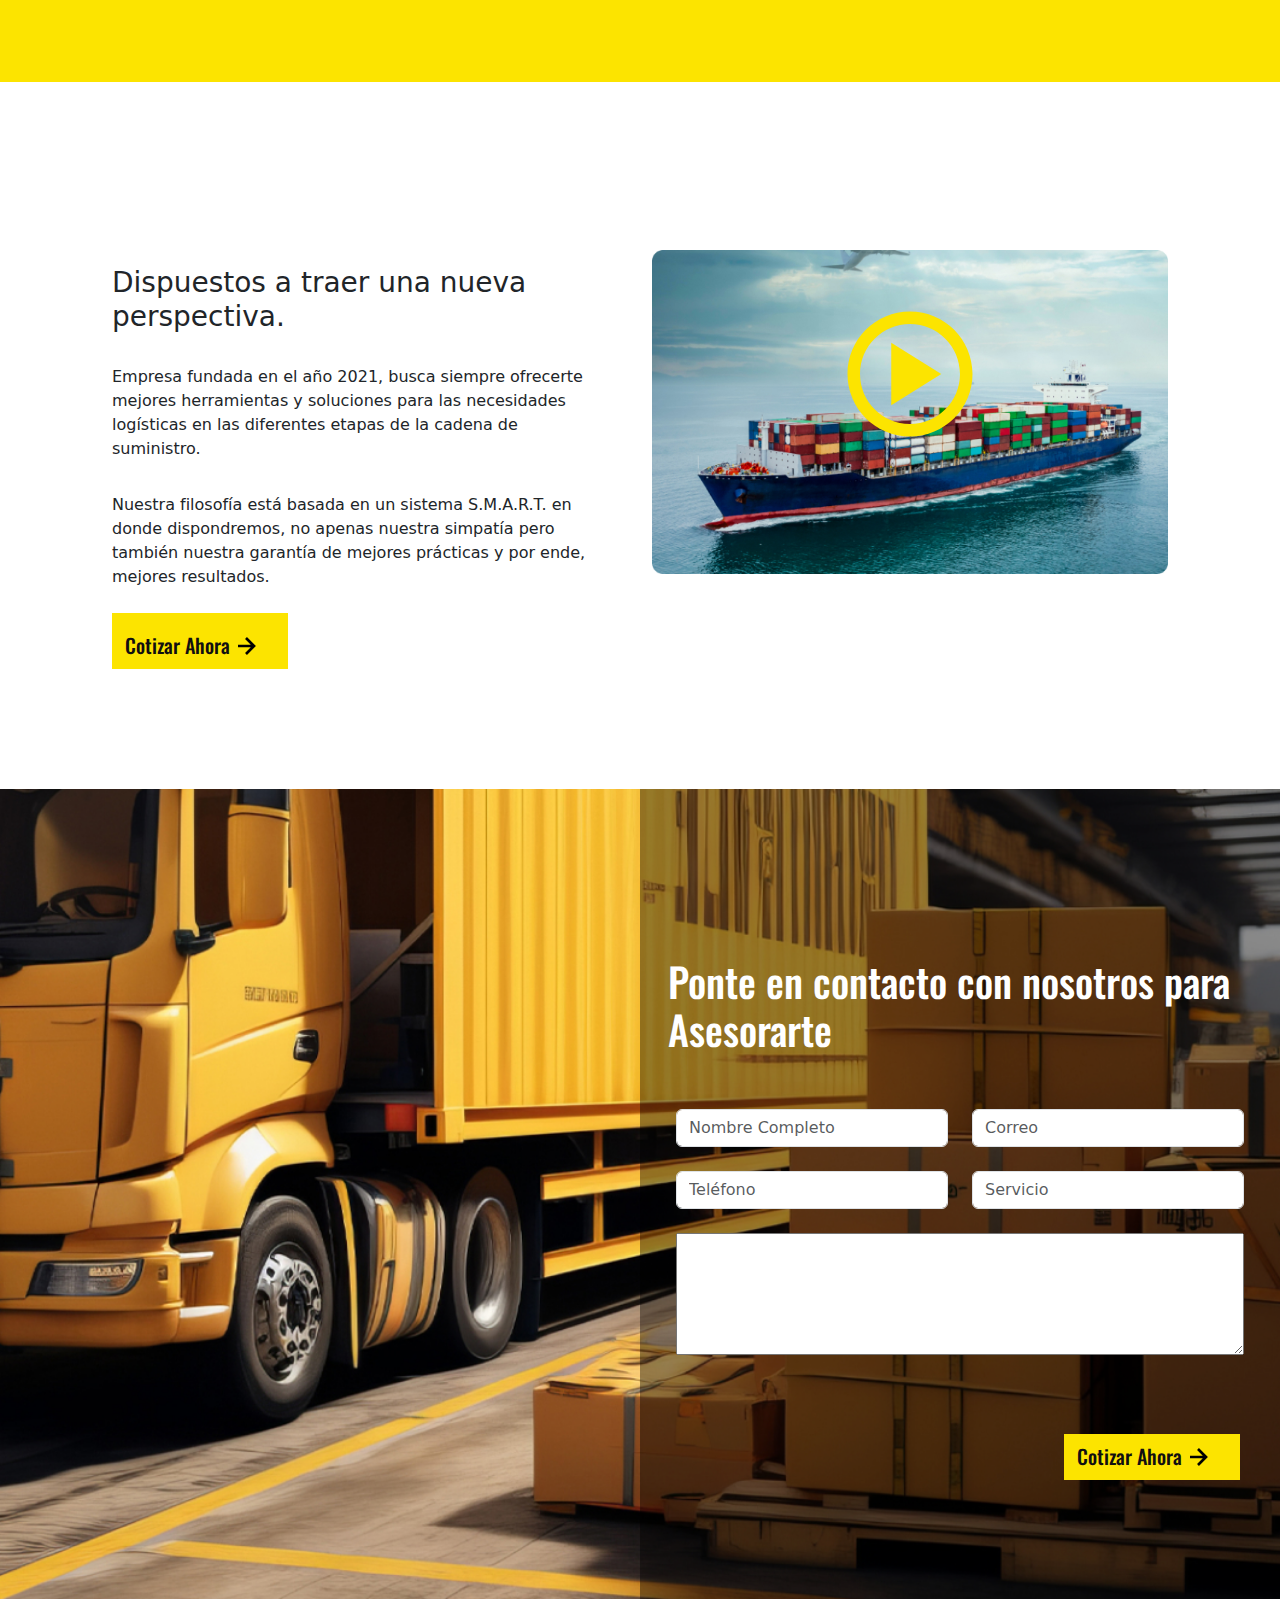
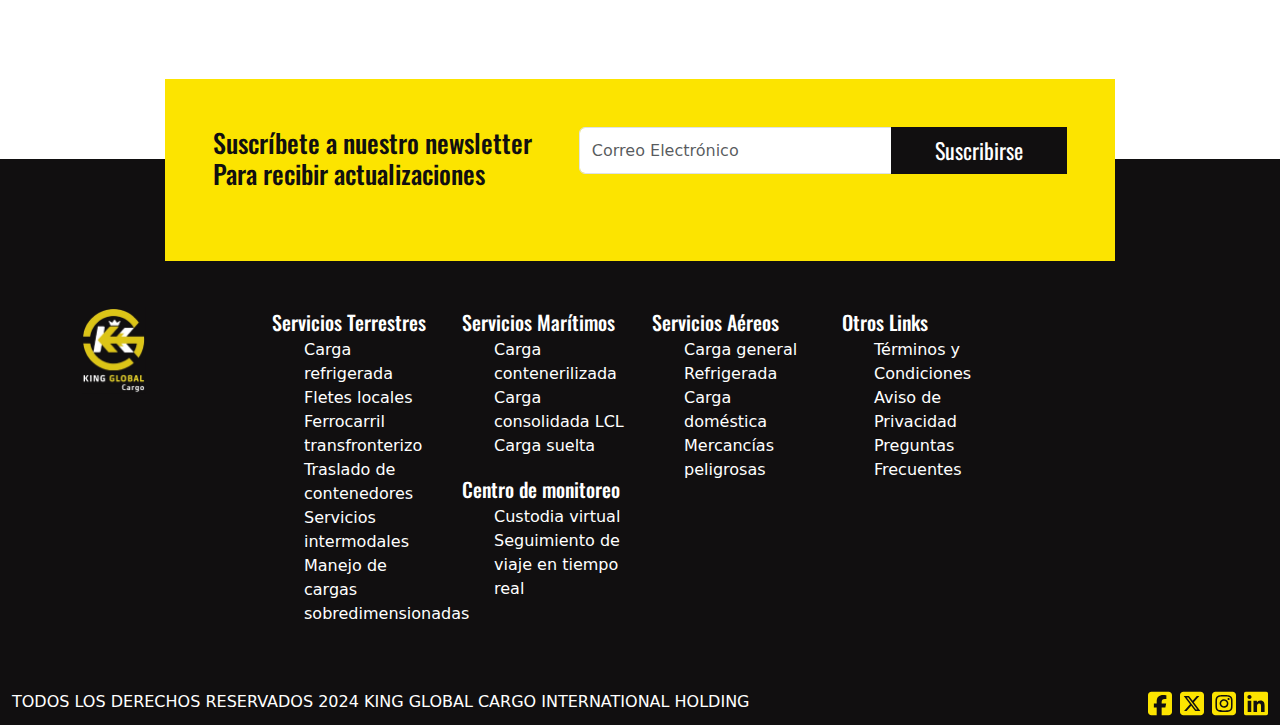
==== commit 2c277cd6: "cambios de la pagina web_Junta de Viernes" ====
--- a/index.htm
+++ b/index.htm
@@ -18,16 +18,18 @@
     <nav class="navbar navbar-expand-lg bg-primario sticky-top">
         <div class="container-fluid">
             <div class="">
-                <a class="navbar-brand text-white d-none" href="#"><img src="img/logos/logo_kgcih.jpg" alt="icon_arrow"></a>
-                <button class="navbar-toggler" type="button" data-bs-toggle="collapse"
+
+                <a class="navbar-brand text-white RudaBlack  d-lg-none" href="#"><img class="w-32px" src="img/logos/logo_mobile.jpg" alt="Logo Movil"> KING GLOBAL CARGO</a>
+                <a class="navbar-brand text-white d-none d-lg-block" href="#"><img src="img/logos/logo_kgcih.jpg" alt="icon_arrow"></a>
+                <button class="navbar-toggler bg-white" type="button" data-bs-toggle="collapse"
                     data-bs-target="#navbarSupportedContent" aria-controls="navbarSupportedContent" aria-expanded="false"
                     aria-label="Toggle navigation">
-                    <span class="navbar-toggler-icon"></span>
+                    <span class="navbar-toggler-icon text-white"></span>
                 </button>
             </div>
             <div class="d-flex flex-column w-100">
-                <div class="d-flex justify-content-between">
-                    <div class="d-flex d-none">
+                <div class="d-none d-lg-flex justify-content-between">
+                    <div class="d-flex">
                         <div class="ps-3">
                             <img class="w-24px" src="img/icons/time.svg" alt="icon_arrow">
                             <span class="ps-2 text-white">09:00 AM - 06:00 PM</span>
@@ -45,7 +47,7 @@
                             </div>
                         </a>
                     </div>
-                    <div class="d-flex me-5 pt-2">
+                    <div class="d-lg-flex me-5 pt-2 d-none ">
                         <a class="me-3" href="" rel="nofollow" target="_blank"><img class="w-24px" src="img/icons/Facebook.svg" alt="Icono de Facebook"></a>
                         <a class="me-3" href="" rel="nofollow" target="_blank"><img class="w-24px" src="img/icons/x.svg" alt="Icono de Twitter"></a>
                         <a class="me-3" href="" rel="nofollow" target="_blank"><img class="w-24px" src="img/icons/instagram.svg" alt="Icono de instagram"></a>
@@ -157,7 +159,7 @@
                         <div class="card p-3 box-shadow-md cat-box">
                             <div class="">
                                 <img class="w100px" src="img/icons/paleta.gif" alt="icono de Almacenes">
-                                <span class="fs_20px OswaldBold text-black my-3">Almacén</span>
+                                <h4 class="fs_20px OswaldBold text-black my-3">Almacén</h4>
                                 <p class="pb-3"> Descubra nuestros <strong> Almacenes Built to Suit</strong>, diseñados para adaptarse perfectamente a sus necesidades. Ofrecemos <strong>soluciones integrales</strong> que incluyen y equipo especializado.</p>
                             </div>
                             <a class="text-start btn btn-carateristicas RobotoMedium position-relative">
@@ -294,7 +296,7 @@
                             <div class="num">
                                 <span class="fs_48px OswaldBold" >1547</span>
                             </div>
-                            <span class="RobotoRegular fs_22px pt-2 ps-2">Our Happy <br>Clients</span>
+                            <span class="RobotoRegular fs_22px pt-2 ps-2">Clientes <br>Felices</span>
                         </div>
                     </div>
                     <div class="col-12 col-sm-6 col-xl-3">
@@ -302,7 +304,7 @@
                             <div class="num">
                                 <span class="fs_48px OswaldBold">1547</span>
                             </div>
-                            <span class="RobotoRegular fs_22px pt-2 ps-2">Our Happy <br>Clients</span>
+                            <span class="RobotoRegular fs_22px pt-2 ps-2">Servicios<br>Terrestres</span>
                         </div>
                     </div>
                     <div class="col-12 col-sm-6 col-xl-3">
@@ -310,7 +312,7 @@
                             <div class="num">
                                 <span class="fs_48px OswaldBold">1547</span>
                             </div>
-                            <span class="RobotoRegular fs_22px pt-2 ps-2">Our Happy <br>Clients</span>
+                            <span class="RobotoRegular fs_22px pt-2 ps-2">Servicios <br>Marítimos</span>
                         </div>
                     </div>
                     <div class="col-12 col-sm-6 col-xl-3">
@@ -318,7 +320,7 @@
                             <div class="num">
                                 <span class="fs_48px OswaldBold">1547</span>
                             </div>
-                            <span class="RobotoRegular fs_22px pt-2 ps-2">Our Happy <br>Clients</span>
+                            <span class="RobotoRegular fs_22px pt-2 ps-2">Servicios<br>Aéreos</span>
                         </div>
                     </div>
                 </div>
@@ -327,6 +329,7 @@
 
         <section id="Servicios" class="seccion">
             <div class="container">
+                <h2 class="py-3 ">Servicios de logística Seguros, más rápidos y confiables en donde sea</h2>
                 <div class="row">
                     <div class="col-12 col-md-6 col-xl-3 p-1">
                         <div class="card bg-slave border-0 p-3 m-2">
@@ -387,7 +390,7 @@
                             <div class="icon-cont">
                                 <img class="w-48px" src="img/icons/pesaje.svg" alt="Optimización de tiempos en transito">
                             </div>
-                            <h3 class="fs_22px pt-2">Pesajes</h3>
+                            <h3 class="fs_22px pt-2">Pesajes VGM</h3>
                             <p>Trabajamos con distintos socios internacionales alrededor del mundo</p>
                         </div>
                     </div>
@@ -403,57 +406,7 @@
                 </div>
             </div>
         </section>
-
-        <section>
-            <div class="container ">
-                <div class="row justify-content-center">
-                    <div class="col-12 col-lg-4 order-lg-2 ">
-                        <img src="img/content/camion_gps.svg" alt="">
-                    </div>
-                    <div class="col-12 col-lg-4 order-lg-1">
-                        <div class="d-flex pt-4">
-                            <img  class="w-48px" src="img/icons/check_box.svg" alt="">
-                            <span class="RobotoRegular fs_20px ps-2 pt-1">Seguimiento En tiempo real</span>
-                        </div>
-                        <div class="d-flex pt-4">
-                            <img  class="w-48px" src="img/icons/check_box.svg" alt="">
-                            <span class="RobotoRegular fs_20px ps-2 pt-1">Custodia Virtual</span>
-                        </div>
-                        <div class="d-flex pt-4">
-                            <img  class="w-48px" src="img/icons/check_box.svg" alt="">
-                            <span class="RobotoRegular fs_20px ps-2 pt-1">Optimización de tiempos en transito</span>
-                        </div>
-                        <div class="d-flex pt-4">
-                            <img  class="w-48px" src="img/icons/check_box.svg" alt="">
-                            <span class="RobotoRegular fs_20px ps-2 pt-1">Detección de riesgos</span>
-                        </div>
-                    </div>
-                    
-                    <div class="col-12 col-lg-4 ps-3 order-lg-3">
-                        <div class="d-flex pt-4">
-                            <img  class="w-48px" src="img/icons/check_box.svg" alt="">
-                            <span class="RobotoRegular fs_20px ps-2 pt-1">Trazabilidad 24/7</span>
-                        </div>
-                        <div class="d-flex pt-4">
-                            <img  class="w-48px" src="img/icons/check_box.svg" alt="">
-                            <span class="RobotoRegular fs_20px ps-2 pt-1">Protocolos de seguridad</span>
-                        </div>
-                    
-                        <div class="d-flex pt-4">
-                            <img  class="w-48px" src="img/icons/check_box.svg" alt="">
-                            <span class="RobotoRegular fs_20px ps-2 pt-1">Rutas diseñadas para cada cliente</span>
-                        </div>
-                        <div class="d-flex pt-4">
-                            <img  class="w-48px" src="img/icons/check_box.svg" alt="">
-                            <span class="RobotoRegular fs_20px ps-2 pt-1">Asistencia logística</span>
-                        </div>
-                        
-                    </div>
-                </div>
-            </div>    
-        </section>
         
-
         <section class="seccion bg-slave">
             <div class="bg-gray">
                 <div class="container">
@@ -503,20 +456,21 @@
         
         <section class="bg-secundario">
             <div class="container-fluid">
+                <h2 class="py-5 text-center">Comentarios de Nuestros Clientes</h2>
                 <div id="carouselExampleCaptions" class="carousel slide" data-bs-ride="carousel">
                     <div class="carousel-inner">
                         <div class="carousel-item active">
                             <div class="container">
                                 <div class="row justify-content-center">
                                     <div class="col-12 col-lg-8 py-5">
-                                        <h5 class="text-primario text-center fs_24px">La mejor solución de transporte del mundo  La profesionalidad mostrada por KGC (King Global Cargo) es verdaderamente Confiable. Cada interacción, desde la consulta inicial hasta la entrega de nuestra carga, refleja un compromiso con la calidad y la confiabilidad.</h5>
+                                        <h5 class="text-primario text-center fs_24px">"La mejor solución de transporte de México. La profesionalidad mostrada por KGC (King Global Cargo) es verdaderamente confiable. Cada interacción, desde la consulta inicial hasta la entrega de nuestra carga, refleja un compromiso con la calidad y la confiabilidad. "</h5>
                                     </div>
                                 </div>
                                 <div class="row justify-content-center py-5 testimonio">
-                                    <div class="col-12 col-lg-2 text-center">
+                                    <div class="col-12 col-lg-2 text-center d-none">
                                         <img  class="rounded-circle testimonial_pick" src="img/content/testimonial_pic3 1.jpg" alt="Imagen del Cliente del Comentario">
                                     </div>
-                                    <div class="col-12 col-lg-3 pt-3 text-center">
+                                    <div class="col-12 col-lg-3 pt-3 text-center d-none">
                                         <h4 class="">Laura Addams</h4>
                                         <span >Directora General</span>
                                     </div>
@@ -527,14 +481,14 @@
                             <div class="container">
                                 <div class="row justify-content-center">
                                     <div class="col-12 col-lg-8 py-5">
-                                        <h5 class="text-primario text-center fs_24px">La mejor solución de transporte del mundo La profesionalidad mostrada por KGC (King Global Cargo) es verdaderamente Confiable. Cada interacción, desde la consulta inicial hasta la entrega de nuestra carga, refleja un compromiso con la calidad y la confiabilidad.</h5>
+                                        <h5 class="text-primario text-center fs_24px">"No puedo decir suficientes cosas positivas sobre King Global Cargo. Su capacidad para resolver problemas es inigualable. Cada vez que he tenido una consulta o problema, han respondido con prontitud y habilidad. Confío plenamente en su experiencia y recomendaría sus servicios a cualquiera buscando soluciones de Logística."</h5>
                                     </div>
                                 </div>
                                 <div class="row justify-content-center py-5 testimonio">
-                                    <div class="col-12 col-lg-2 text-center">
+                                    <div class="col-12 col-lg-2 text-center d-none">
                                         <img  class="rounded-circle testimonial_pick" src="img/content/testimonial_pic3 1.jpg" alt="Imagen del Cliente del Comentario">
                                     </div>
-                                    <div class="col-12 col-lg-3 pt-3 text-center">
+                                    <div class="col-12 col-lg-3 pt-3 text-center d-none">
                                         <h4 class="">Laura Addams</h4>
                                         <span >Directora General</span>
                                     </div>
@@ -545,14 +499,14 @@
                             <div class="container">
                                 <div class="row justify-content-center ">
                                     <div class="col-12 col-lg-8 py-5">
-                                        <h5 class="text-primario text-center fs_24px">La mejor solución de transporte del mundo La profesionalidad mostrada por KGC (King Global Cargo) es verdaderamente Confiable. Cada interacción, desde la consulta inicial hasta la entrega de nuestra carga, refleja un compromiso con la calidad y la confiabilidad.</h5>
+                                        <h5 class="text-primario text-center fs_24px">"Estoy impresionado con el servicio excepcional que recibí de King Global Cargo. Desde el momento en que reservé mi vuelo hasta el aterrizaje, su equipo mostró una atención impecable. Recomiendo encarecidamente sus servicios a cualquiera que busque una experiencia de viaje sin complicaciones y profesional."</h5>
                                     </div>
                                 </div>
                                 <div class="row justify-content-center py-5 testimonio">
-                                    <div class="col-12 col-lg-2 text-center">
+                                    <div class="col-12 col-lg-2 text-center d-none">
                                         <img  class="rounded-circle testimonial_pick" src="img/content/testimonial_pic3 1.jpg" alt="Imagen del Cliente del Comentario">
                                     </div>
-                                    <div class="col-12 col-lg-3 pt-3 text-center">
+                                    <div class="col-12 col-lg-3 pt-3 text-center d-none">
                                         <h4 class="">Laura Addams</h4>
                                         <span >Directora General</span>
                                     </div>
@@ -595,30 +549,30 @@
                 <div class="row h-100">
                     <div class="col-6">
                     </div>
-                    <div class="col-12 col-lg-6 bg-black-transparent p-5 d-flex flex-column justify-content-center" >
+                    <div class="col-12 col-lg-6 bg-black-transparent p-4 d-flex flex-column justify-content-center" >
                         <h4 class="text-white OswaldMedium fs_40px py-5 px-1">Ponte en contacto con nosotros para Asesorarte</h4>
                         <form>
                             <div class="container">
                                 <div class="row ">
-                                    <div class="col-6 pb-2">
+                                    <div class="col-12 col-md-6 pb-2">
                                         <div class="mb-3">
                                             <input type="text" class="form-control" id="exampleInputName"
                                                 placeholder="Nombre Completo">
                                         </div>
                                     </div>
-                                    <div class="col-6 pb-2">
+                                    <div class="col-12 col-md-6 pb-2">
                                         <div class="mb-3">
                                             <input type="email" class="form-control" id="exampleInputEmail1"
                                                 placeholder="Correo">
                                         </div>
                                     </div>
-                                    <div class="col-6 pb-2">
+                                    <div class="col-12 col-md-6 pb-2">
                                         <div class="mb-3">
                                             <input type="text" class="form-control" id="exampleInputName"
                                                 placeholder="Teléfono">
                                         </div>
                                     </div>
-                                    <div class="col-6 pb-2">
+                                    <div class="col-12 col-md-6 pb-2">
                                         <div class="mb-3">
                                             <input type="email" class="form-control" id="exampleInputEmail1"
                                                 placeholder="Servicio">
@@ -652,7 +606,7 @@
                                 <div class="col-12 col-lg-7">
                                     <div class="input-group mb-3">
                                         <input type="text" class="form-control" placeholder="Correo Electrónico" aria-label="Recipient's username" aria-describedby="button-addon2">
-                                        <button class="btn btn-secondary fs_22px OswaldRegular px-3" type="button" id="button-addon2">Suscribirse</button>
+                                        <button class="btn btn-secondary fs_22px OswaldRegular px-3 btn_sub" type="button" id="button-addon2">Suscribirse</button>
                                       </div>
                                 </div>
                             </div>
@@ -664,7 +618,7 @@
                 <div class="container pt_100px">
                     <div class="row">
                         <div class="col-12 col-lg-2">
-                            <img src="" alt="icono de King Global Cargo Internacional Holding">
+                            <img class="w64px" src="img/logos/logo_kgcih.jpg" alt="icono de King Global Cargo Internacional Holding">
                         </div>
                         <div class="col-12 col-sm-6 col-lg-2">
                             <span class="text-white OswaldMedium fs_20px">Servicios Terrestres</span>
--- a/css/style.css
+++ b/css/style.css
@@ -45,6 +45,13 @@
         
 }
 
+@media(max-width:576px){
+    .seccion {    
+        padding: 16px
+    }
+        
+}
+
 @font-face {
     font-family: OswaldBold;
     src: url('../fonts/Oswald/Oswald-Bold.ttf')
@@ -104,6 +111,14 @@
     font-family: RobotoSemibold;
     src: url('../fonts/Roboto/Roboto-Thin.ttf')
 }
+@font-face {
+    font-family: RudaBold;
+    src: url('../fonts/Ruda/Ruda-Bold.ttf')
+}
+@font-face {
+    font-family: RudaBlack;
+    src: url('../fonts/Ruda/Ruda-Black.ttf')
+}
 
 .OswaldBold {
     font-family: OswaldBold
@@ -142,7 +157,8 @@
 }
 
 .RobotoMedium {
-    font-family: RobotoMedium
+    font-family: RobotoMedium;
+    font-weight: 700;
 }
 
 .RobotoRegular {
@@ -152,6 +168,12 @@
 .RobotoSemi {
     font-family: RobotoSemibold
 }
+.RudaBold {
+    font-family: RudaBold
+}
+.RudaBlack {
+    font-family: RudaBlack
+}
 
 .fs_16px {
     font-size: 1rem
@@ -217,6 +239,35 @@
     font-size: 5.375rem
 }
 
+@media(max-width:576px){
+    
+    .fs_64px {
+        font-size: 2rem
+    }
+    .fs_40px {
+        font-size: 1.5rem
+    }
+    .fs_32px {
+        font-size: 1.25rem
+    }
+    .fs_30px {
+        font-size: 1.2rem
+    }
+    .fs_26px {
+        font-size: 1.15rem
+    }
+    
+    .fs_24px {
+        font-size: 1.1rem
+    }
+    .fs_22px {
+        font-size: 1.1rem
+    }
+    .fs_20px {
+        font-size: 1rem
+    }
+}
+
 .text-shadow-title {
     text-shadow: 2px 0 0 rgba(0, 0, 0, .4)
 }
@@ -306,6 +357,10 @@
 
 .bg-slave {
     background-color: var(--slave)
+}
+
+.bg-white {
+    background-color: wheat
 }
 
 .bg-tacker {
@@ -509,6 +564,26 @@
 }
 @media(max-width:767px){
     .cat-box{
-        min-height: 350px
-    }
-}
+        min-height: 350px,
+        
+    }
+}
+@media(max-width:576px){    
+    .play-button {
+        top: -100px;
+    }
+    .play-button img {
+        width: 5rem !important;
+    }
+    .check_rastreo{
+        width: 1.5rem;
+    }
+    .btn_sub{
+        width: 6.5rem;
+    }
+    .bg-contacto {
+        background-image: url(../img/bg/bg-contacto.jpg);
+        height: 100%
+    }
+}
+
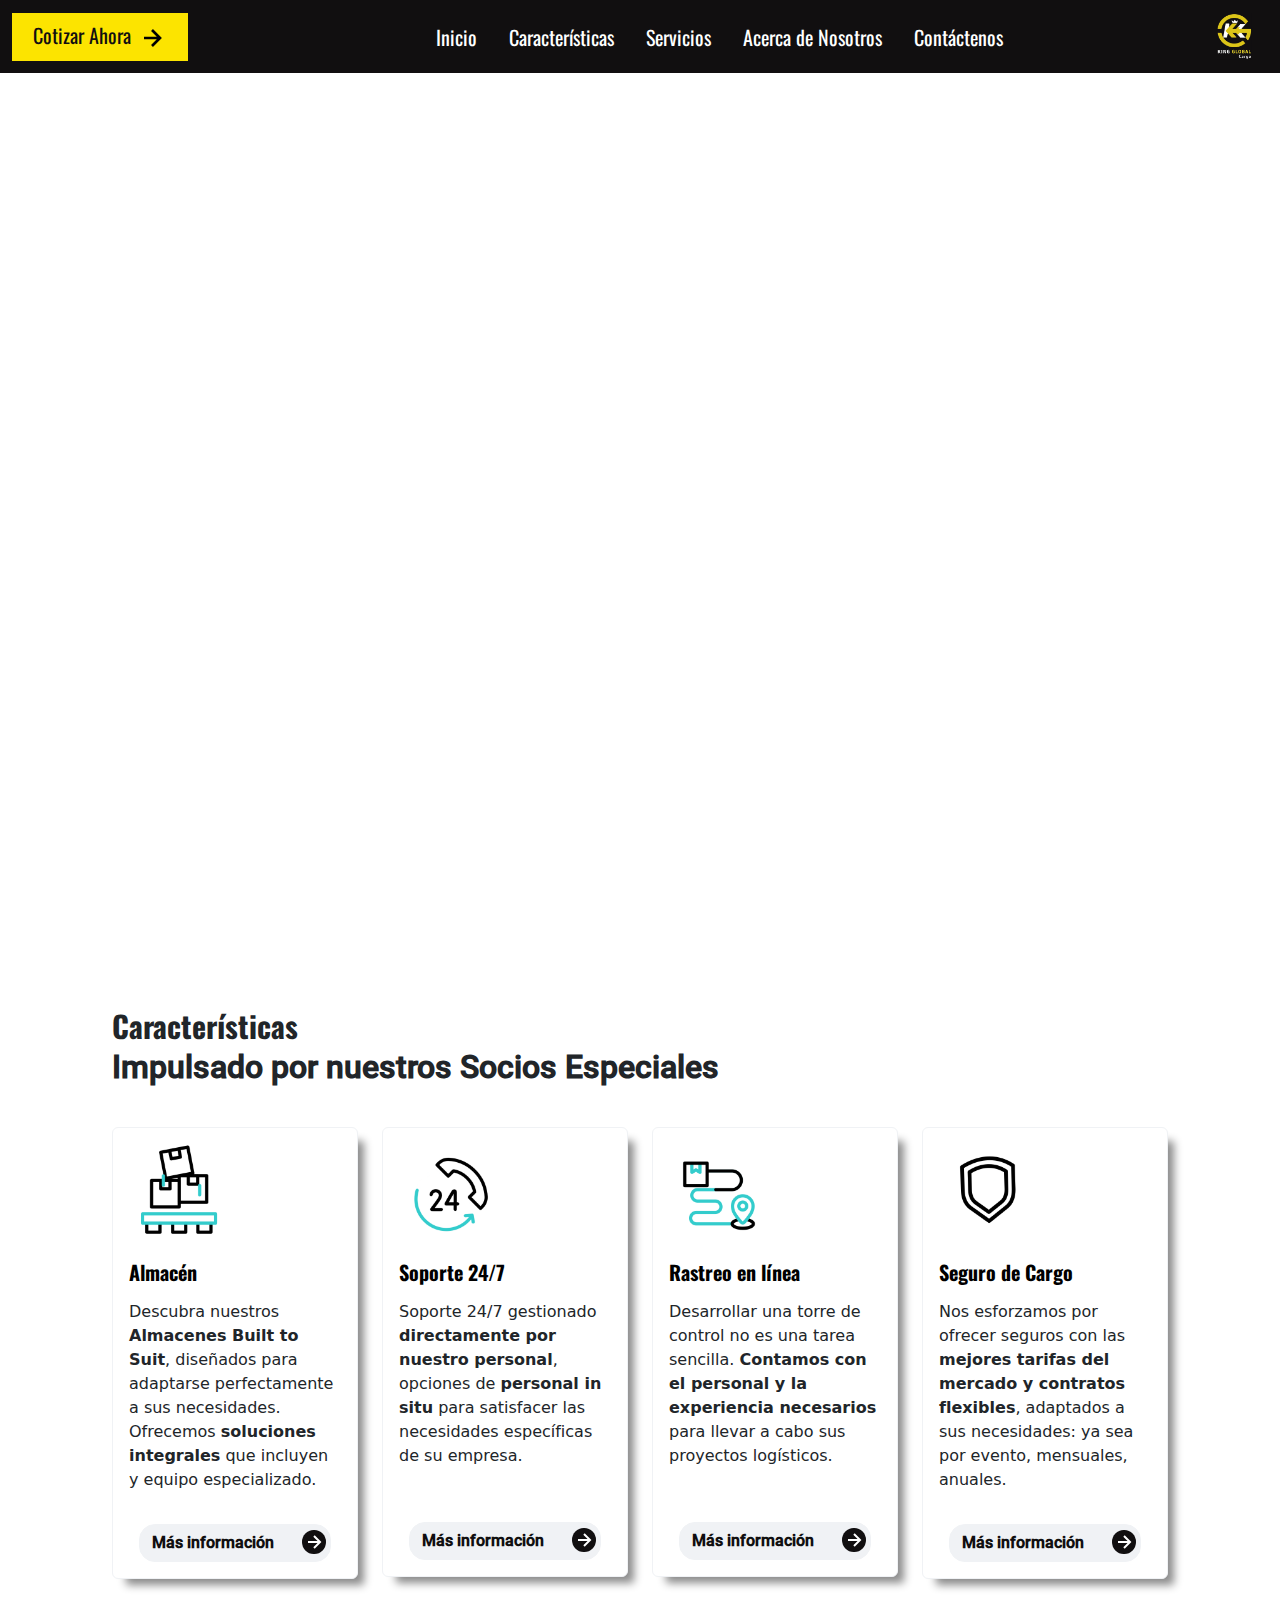
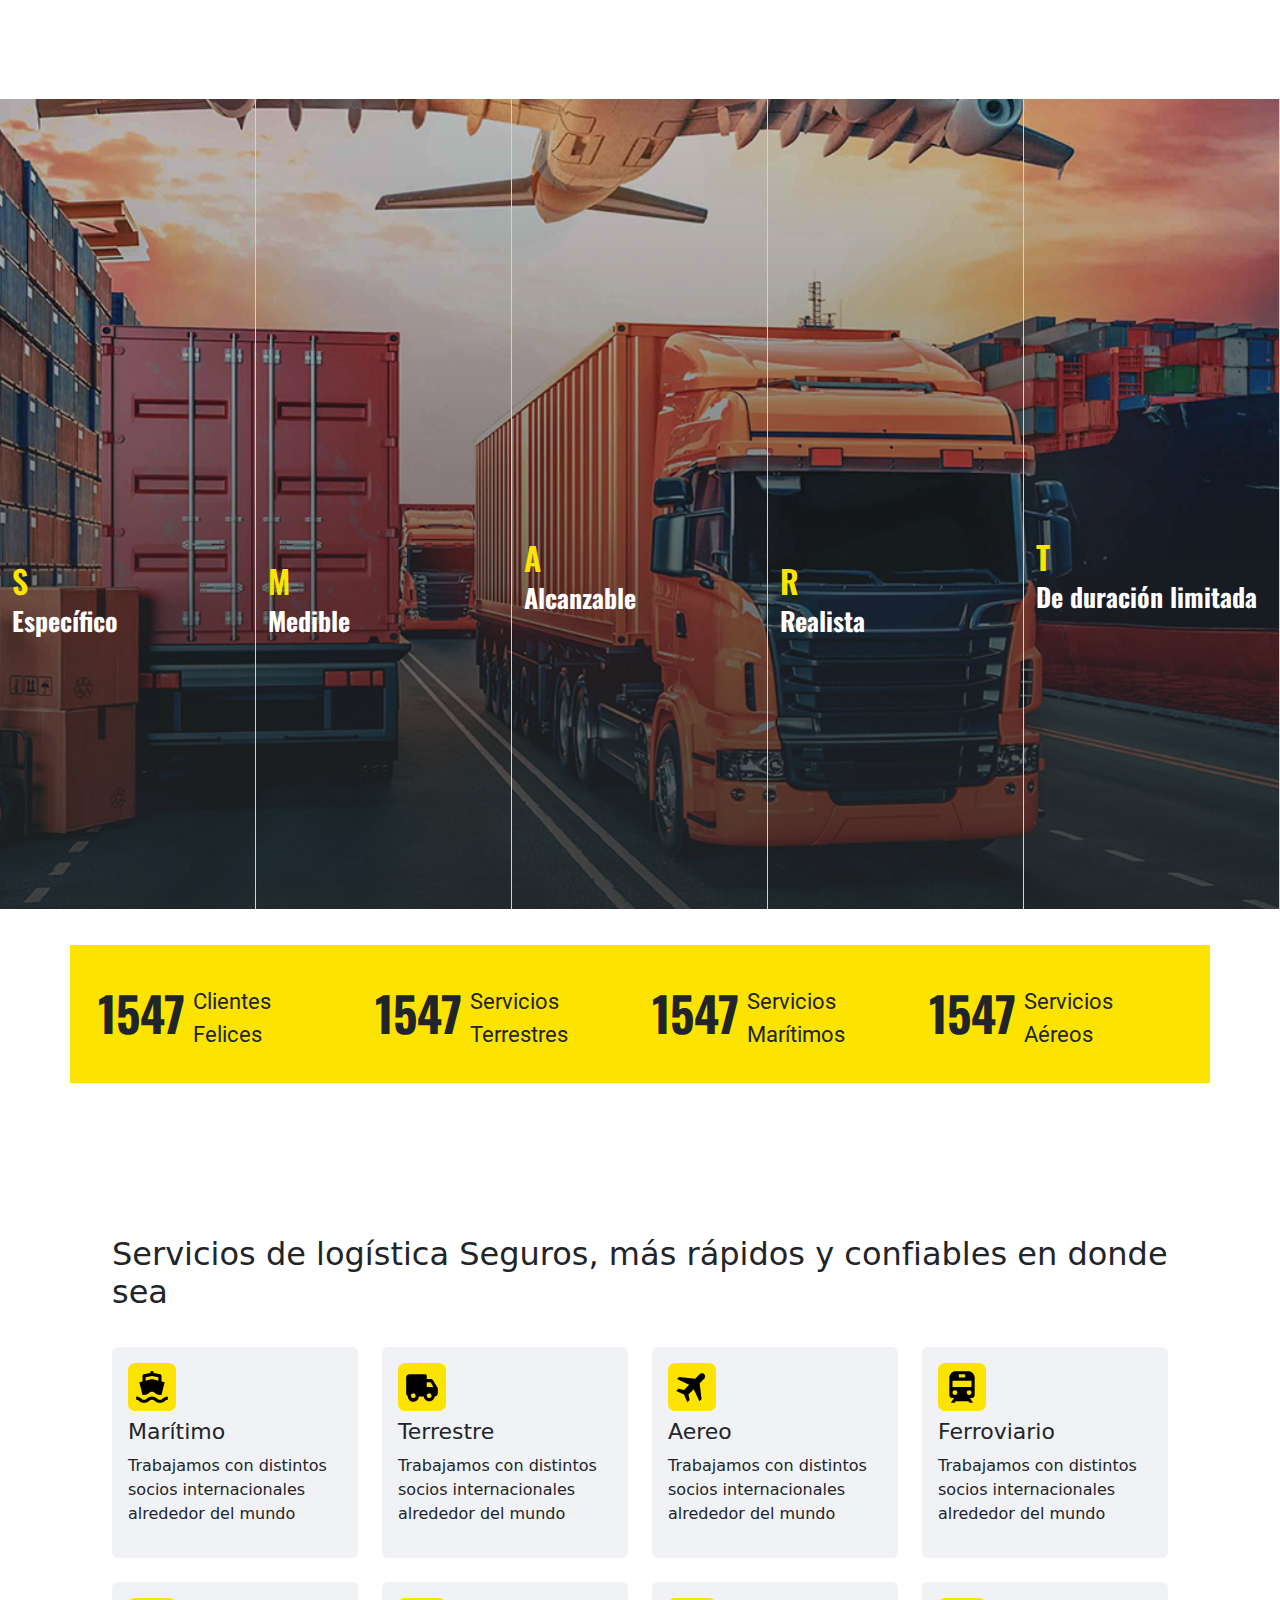
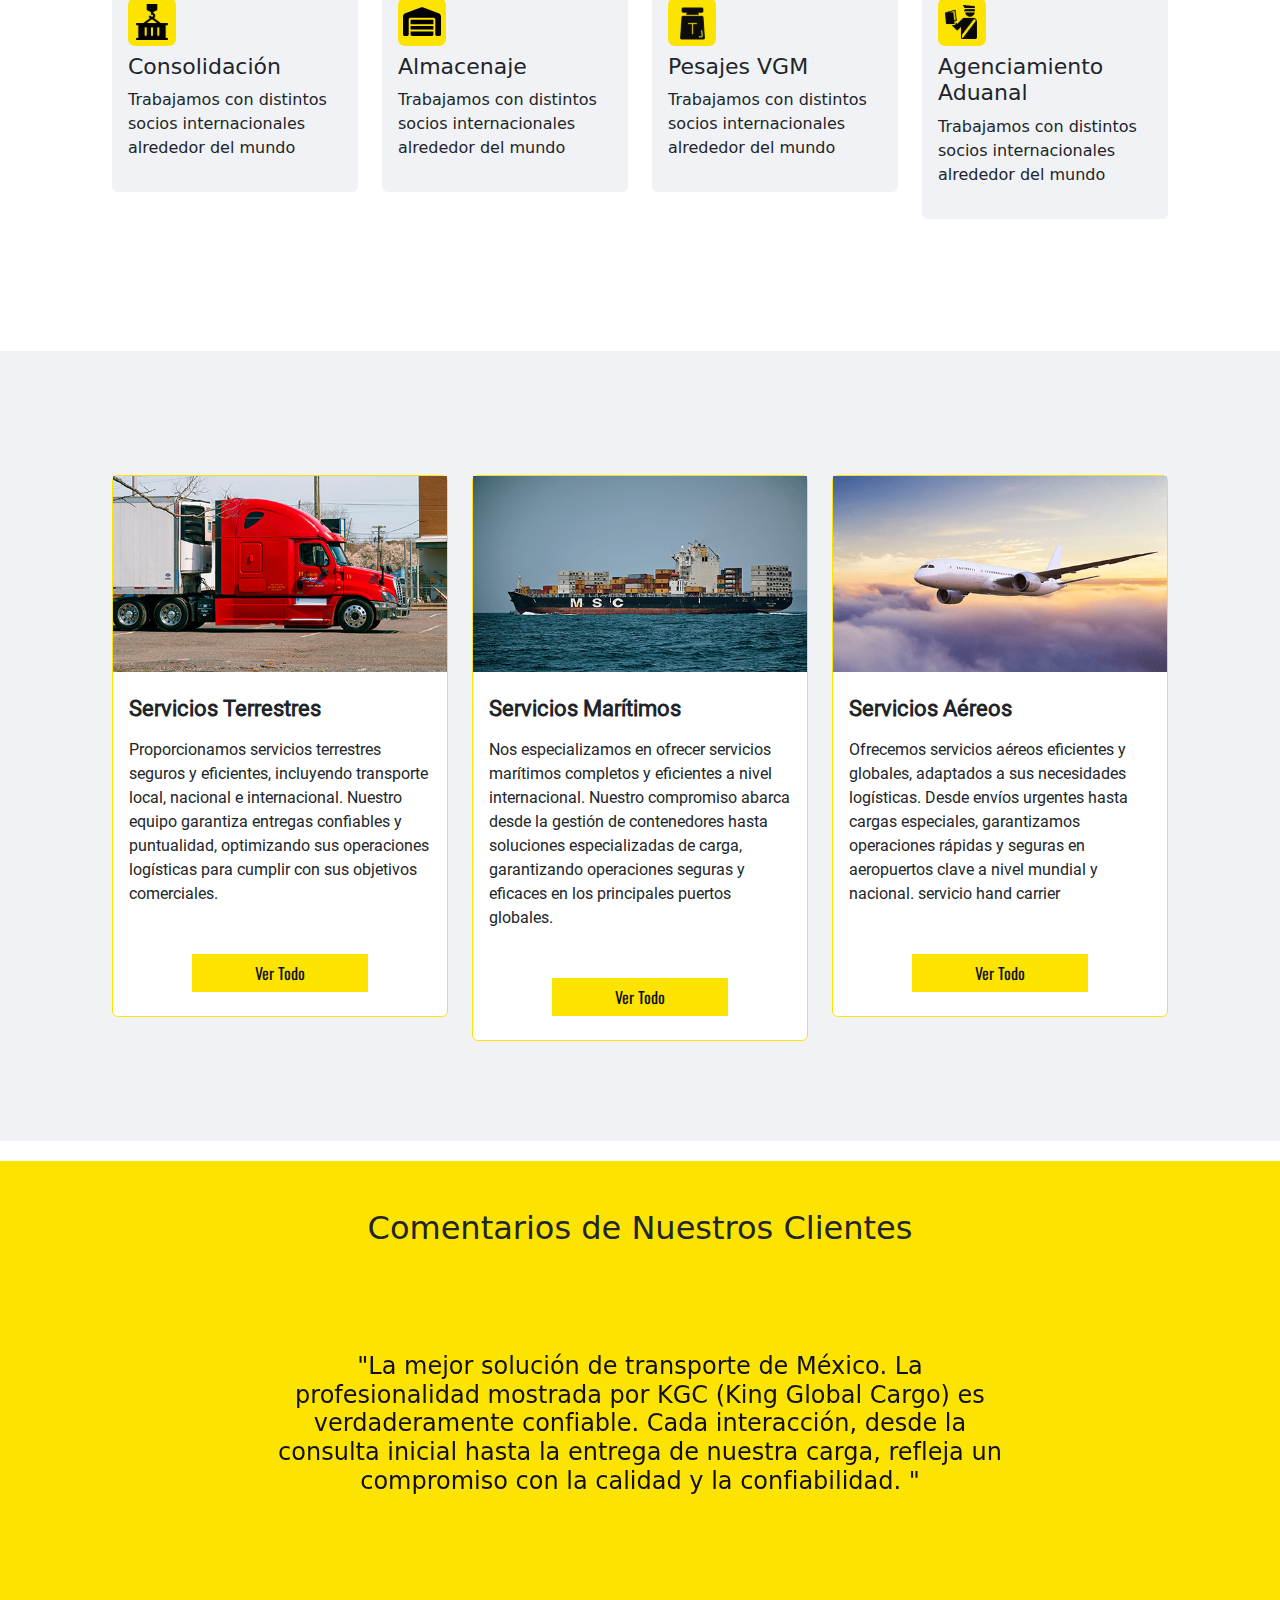
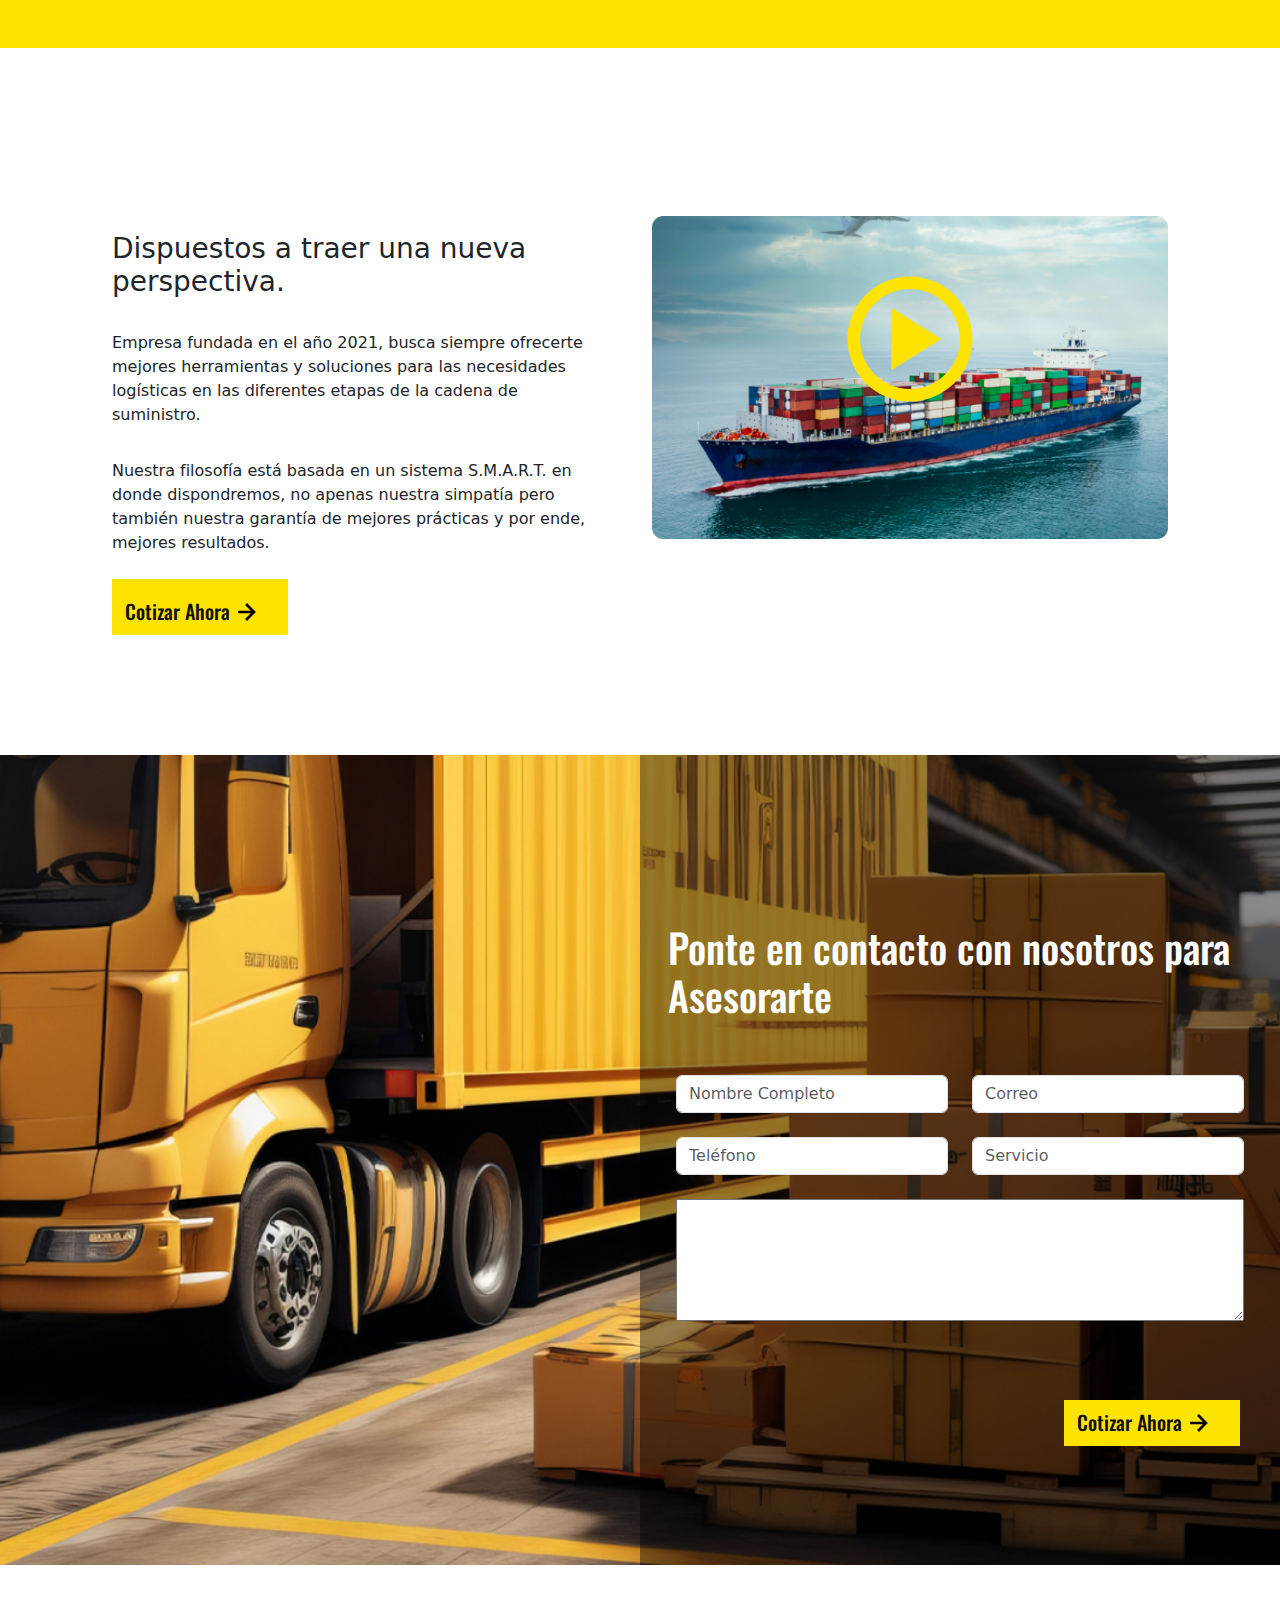
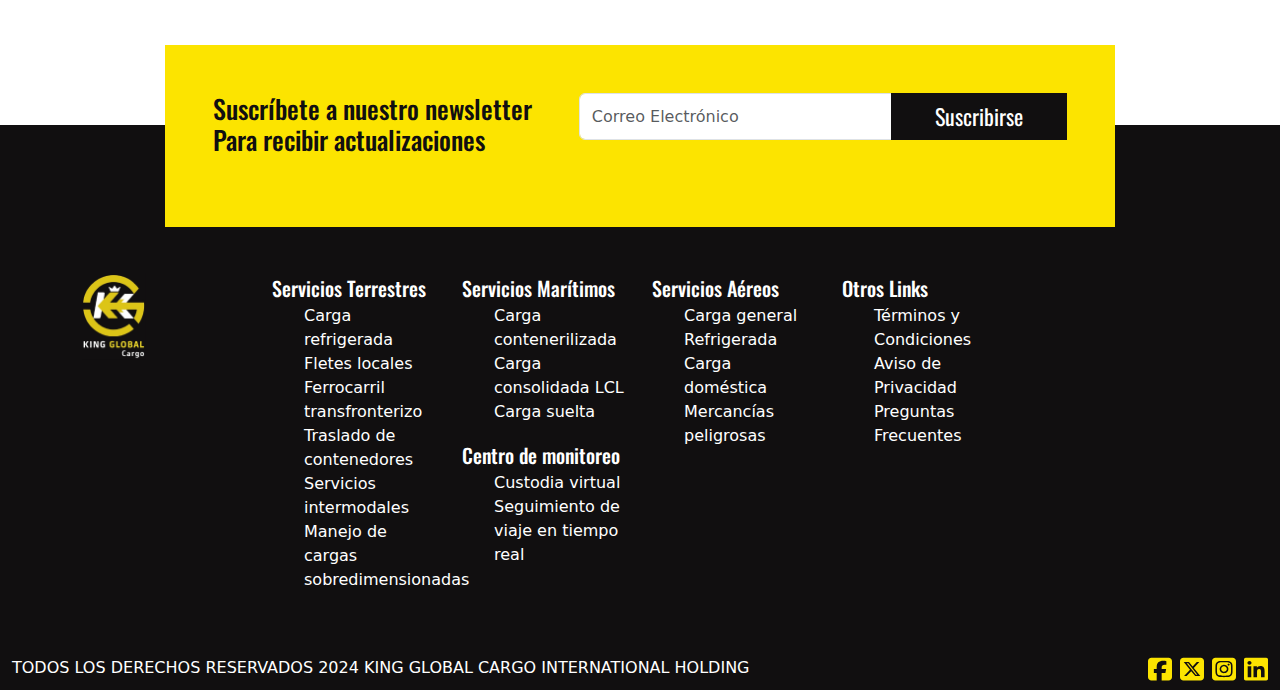
==== commit e95ce128: "cambios Iniciales," ====
--- a/index.htm
+++ b/index.htm
@@ -18,42 +18,9 @@
     <nav class="navbar navbar-expand-lg bg-primario sticky-top">
         <div class="container-fluid">
             <div class="">
-
-                <a class="navbar-brand text-white RudaBlack  d-lg-none" href="#"><img class="w-32px" src="img/logos/logo_mobile.jpg" alt="Logo Movil"> KING GLOBAL CARGO</a>
-                <a class="navbar-brand text-white d-none d-lg-block" href="#"><img src="img/logos/logo_kgcih.jpg" alt="icon_arrow"></a>
-                <button class="navbar-toggler bg-white" type="button" data-bs-toggle="collapse"
-                    data-bs-target="#navbarSupportedContent" aria-controls="navbarSupportedContent" aria-expanded="false"
-                    aria-label="Toggle navigation">
-                    <span class="navbar-toggler-icon text-white"></span>
-                </button>
-            </div>
-            <div class="d-flex flex-column w-100">
-                <div class="d-none d-lg-flex justify-content-between">
-                    <div class="d-flex">
-                        <div class="ps-3">
-                            <img class="w-24px" src="img/icons/time.svg" alt="icon_arrow">
-                            <span class="ps-2 text-white">09:00 AM - 06:00 PM</span>
-                        </div>
-                        <a class="text-decoration-none" href="https://maps.app.goo.gl/bVoisoDjxoqQ1q8R8" target="_blank" rel="nofollow">
-                            <div class="ps-3">
-                                <img class="w-24px" src="img/icons/map-pin.svg" alt="icon_arrow" >
-                                <span class="ps-2 text-white">Corregidora, Qro.</span>
-                            </div>
-                        </a>
-                        <a class="text-decoration-none" href="tel:+524425924870" target="_blank" rel="nofollow">
-                            <div class="ps-3">
-                                <img class="w-24px" src="img/icons/phone.svg" alt="icon_arrow">
-                                <span class="ps-2 text-white">4422535219</span>
-                            </div>
-                        </a>
-                    </div>
-                    <div class="d-lg-flex me-5 pt-2 d-none ">
-                        <a class="me-3" href="" rel="nofollow" target="_blank"><img class="w-24px" src="img/icons/Facebook.svg" alt="Icono de Facebook"></a>
-                        <a class="me-3" href="" rel="nofollow" target="_blank"><img class="w-24px" src="img/icons/x.svg" alt="Icono de Twitter"></a>
-                        <a class="me-3" href="" rel="nofollow" target="_blank"><img class="w-24px" src="img/icons/instagram.svg" alt="Icono de instagram"></a>
-                        <a class="me-3" href="" rel="nofollow" target="_blank"><img class="w-24px" src="img/icons/linkedin.svg" alt="Icono de linkedin"></a>
-                    </div>
-                </div>
+                <a class="btn btn-primary bg-secundario text-black OswaldRegular fs_20px btn_mr"  href="#Formulario">Cotizar Ahora <img class="w-32px" src="img/icons/right-arrow-bk.svg" alt="icon_arrow"></a>
+            </div>
+            <div class="d-flex flex-column w-100"> 
                 <div class="">
                     <div class="collapse navbar-collapse" id="navbarSupportedContent">
                         <ul class="navbar-nav me-auto mb-2 mb-lg-0">
@@ -72,79 +39,27 @@
                             <li class="nav-item pe-3">
                                 <a class="nav-link OswaldRegular fs_20px text-white" href="#Formulario">Contáctenos</a>
                             </li>
-                        </ul>
-                        <a class="btn btn-primary bg-secundario text-black OswaldRegular fs_20px btn_mr"  href="#Formulario">Cotizar Ahora <img class="w-32px" src="img/icons/right-arrow-bk.svg" alt="icon_arrow"></a>
-                        
-                    </div>
-                </div>
-            </div>
+                        </ul>            
+                    </div>
+                </div>
+            </div>
+            <div class="">
+                <a class="navbar-brand text-white RudaBlack  d-lg-none" href="#"><img class="w-32px" src="img/logos/logo_mobile.jpg" alt="Logo Movil"> KING GLOBAL CARGO</a>
+                <a class="navbar-brand text-white d-none d-lg-block" href="#"><img src="img/logos/logo_kgcih.jpg" alt="icon_arrow"></a>
+                <button class="navbar-toggler bg-white" type="button" data-bs-toggle="collapse"
+                    data-bs-target="#navbarSupportedContent" aria-controls="navbarSupportedContent" aria-expanded="false"
+                    aria-label="Toggle navigation">
+                    <span class="navbar-toggler-icon text-white"></span>
+                </button>
+            </div>
+
         </div>
     </nav>
 
     <div class="container-fluid p-0">
         <header id="Inicio">
             <div class="h80vh">
-                <div id="carouselExampleCaptions" class="carousel slide" data-bs-ride="carousel">
-                    <div class="carousel-inner">
-                      <div class="carousel-item active">
-                        <img src="img/bg/terrestre.jpeg" class="d-block w-100 brightness_7" alt="servicios Terrestres">
-                        <div class="carousel-caption d-md-block kgcih_caption">
-                            <div class="container">
-                                <div class="row">
-                                    <div class="col-12 col-md-7">
-                                        <h1 class="text-white fs_64px OswaldBold text-start text-shadow-title">Transportación <span class="text-secundario">Terrestre</span> </h1>
-                                        <p class="text-start fs_24px OswaldRegular">Manejamos varias modalidades de transportación terrestre y servicios de logística general</p>
-                                        <div class="d-flex">
-                                            <a class="btn btn-secondary OswaldRegular fs_20px me-2" href="#Formulario">Contacto </a>
-                                            <a class="btn btn-primary OswaldRegular fs_20px" href="tel:+524425924870">Soporte</a>
-                                        </div>
-                                    </div>
-                                </div>
-                            </div>
-                        </div>
-                      </div>
-                      <div class="carousel-item">
-                        <img src="img/bg/hero-slider-hero-slider3.jpeg" class="d-block w-100 brightness_7" alt="Servicios Aéreos">
-                        <div class="carousel-caption d-md-block kgcih_caption">
-                            <div class="container">
-                                <div class="row">
-                                    <div class="col-12 col-md-7">
-                                        <h1 class="text-white fs_64px OswaldBold text-start text-shadow-title">Servicios <span class="text-secundario"></span> Aéreos</h1>
-                                        <p class="text-start fs_24px OswaldRegular">Ofrecemos Servicios Aéreos en los principales aeropuertos de nivel nacional y mundial. </p>
-                                        <div class="d-flex">
-                                            <a class="btn btn-secondary OswaldRegular fs_20px me-2" href="#Formulario">Contacto </a>
-                                            <a class="btn btn-primary OswaldRegular fs_20px" href="tel:+524425924870">Soporte</a>
-                                        </div>
-                                    </div>
-                                </div>
-                            </div>
-                        </div>
-                      </div>
-                      <div class="carousel-item">
-                        <img src="img/bg/buque.jpeg" class="d-block w-100 brightness_7" alt="Servicios Marítimos">
-                        <div class="carousel-caption d-md-block kgcih_caption" >
-                            <div class="container">
-                                <div class="row">
-                                    <div class="col-12 col-md-7">
-                                        <h1 class="text-white fs_64px OswaldBold text-start text-shadow-title">Servicios <span class="text-secundario">Marítimos</span> y Terminales </h1>
-                                        <p class="text-start fs_24px OswaldRegular">Ofrecemos las Mejores Tarifas, mediante un pool de volumen y beneficios con terminales a Nivel Nacional. </p>
-                                        <div class="d-flex">
-                                            <a class="btn btn-secondary OswaldRegular fs_20px me-2" href="#Formulario">Contacto </a>
-                                            <a class="btn btn-primary OswaldRegular fs_20px" href="tel:+524425924870">Soporte</a>
-                                        </div>
-                                    </div>
-                                </div>
-                            </div>
-                        </div>
-                      </div>
-                    </div>
-                    <button class="carousel-control-prev" type="button" data-bs-target="#carouselExampleCaptions" data-bs-slide="prev">
-                        <img class="w64px"  src="img/icons/slider-left.svg" alt="icon_arrow_left">
-                    </button>
-                    <button class="carousel-control-next" type="button" data-bs-target="#carouselExampleCaptions" data-bs-slide="next">
-                        <img class="w64px" src="img/icons/slider-rigth.svg" alt="icon_arrow_rigth">
-                    </button>
-                </div>
+               
             </div>
         </header>
     </div>
@@ -170,7 +85,6 @@
                             </a>
                         </div>
                     </div>
-                    
                     <div class="col-12 col-md-6 col-xl-3 mt-3">
                         <div class="card p-3 box-shadow-md cat-box">
                             <div class="">
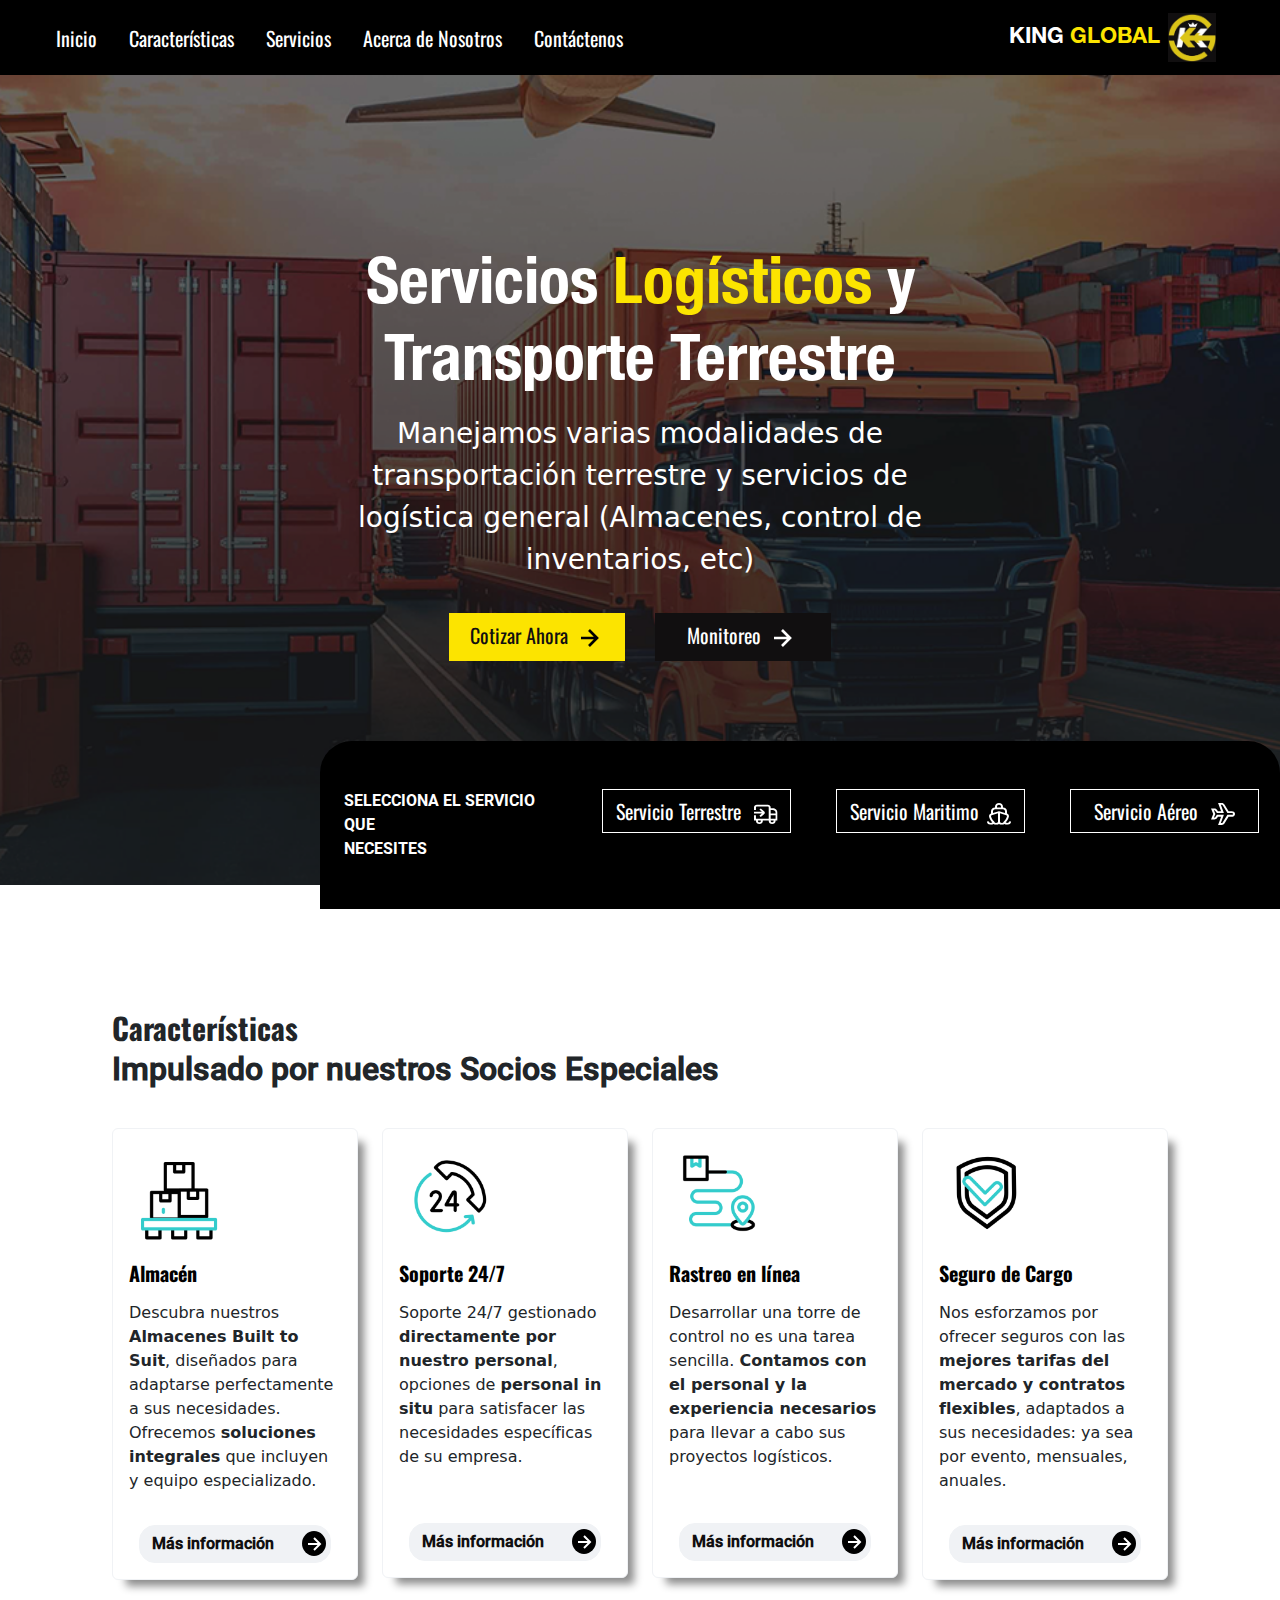
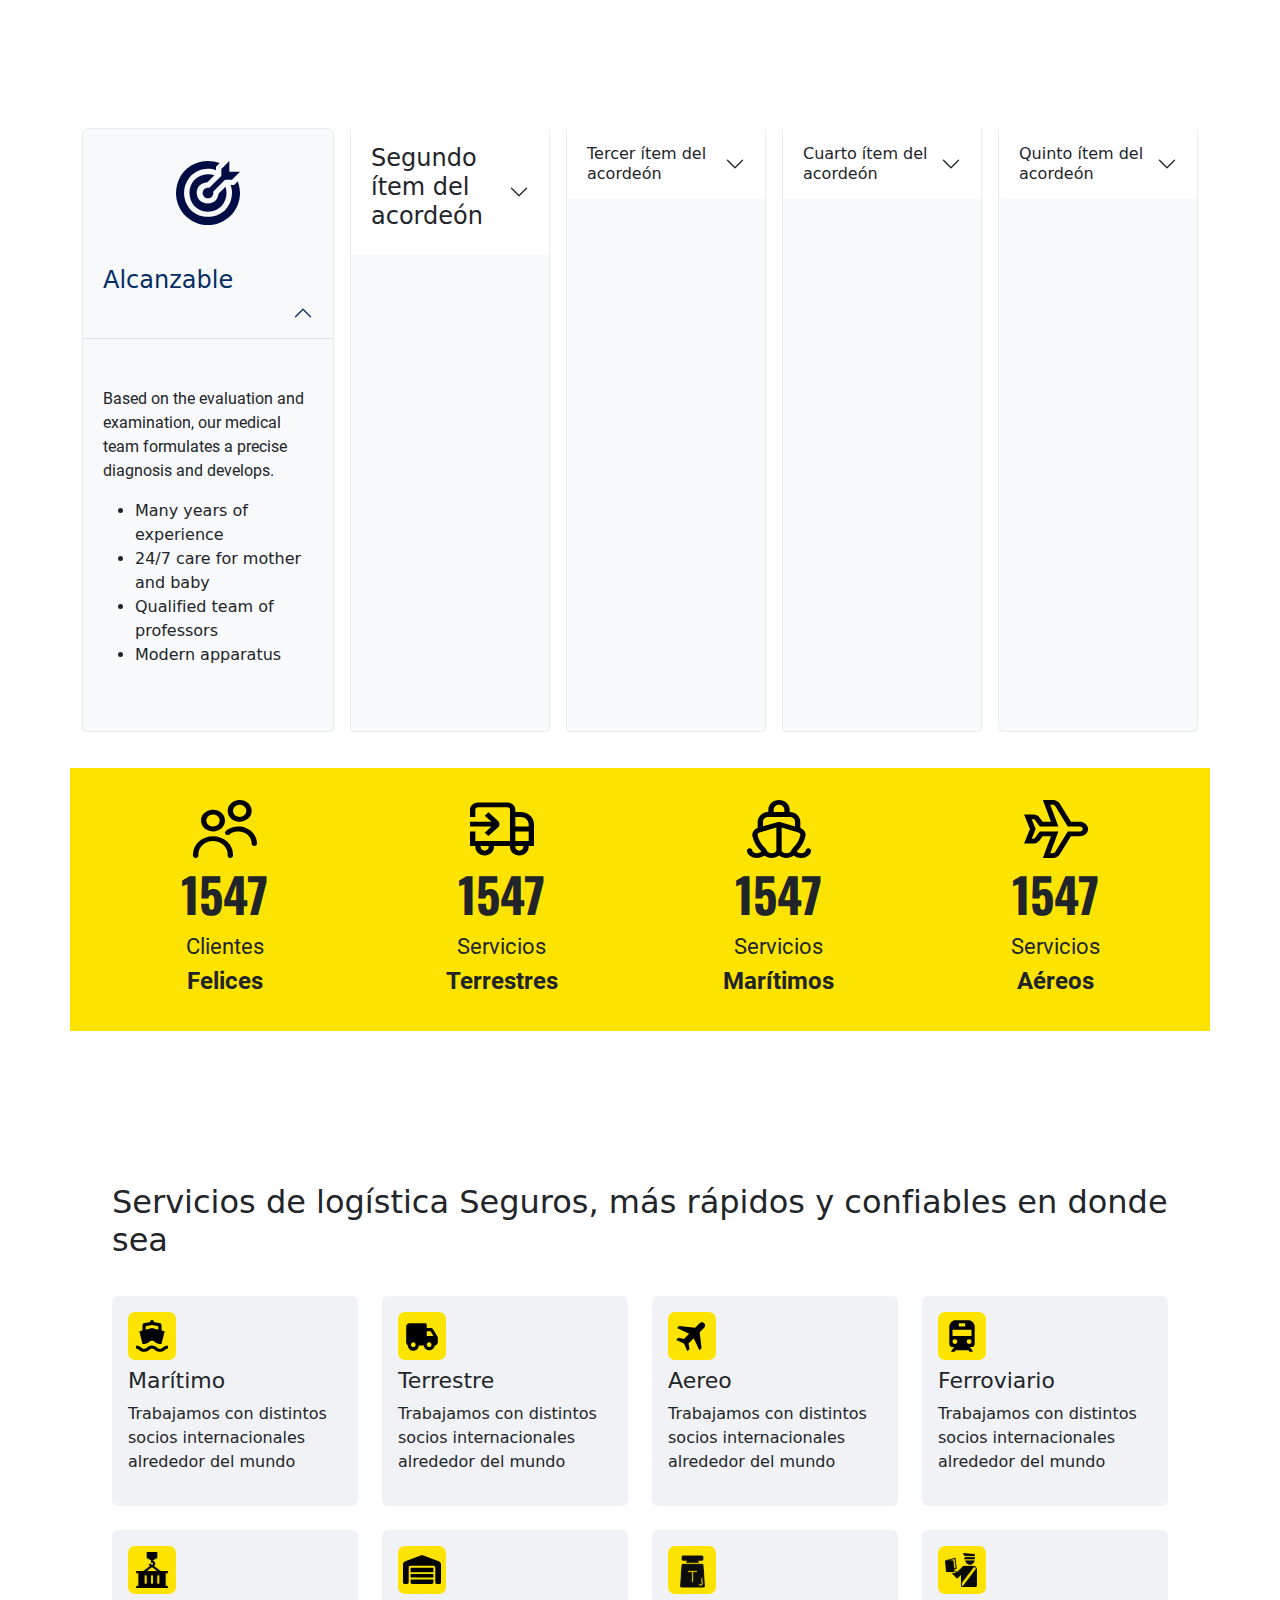
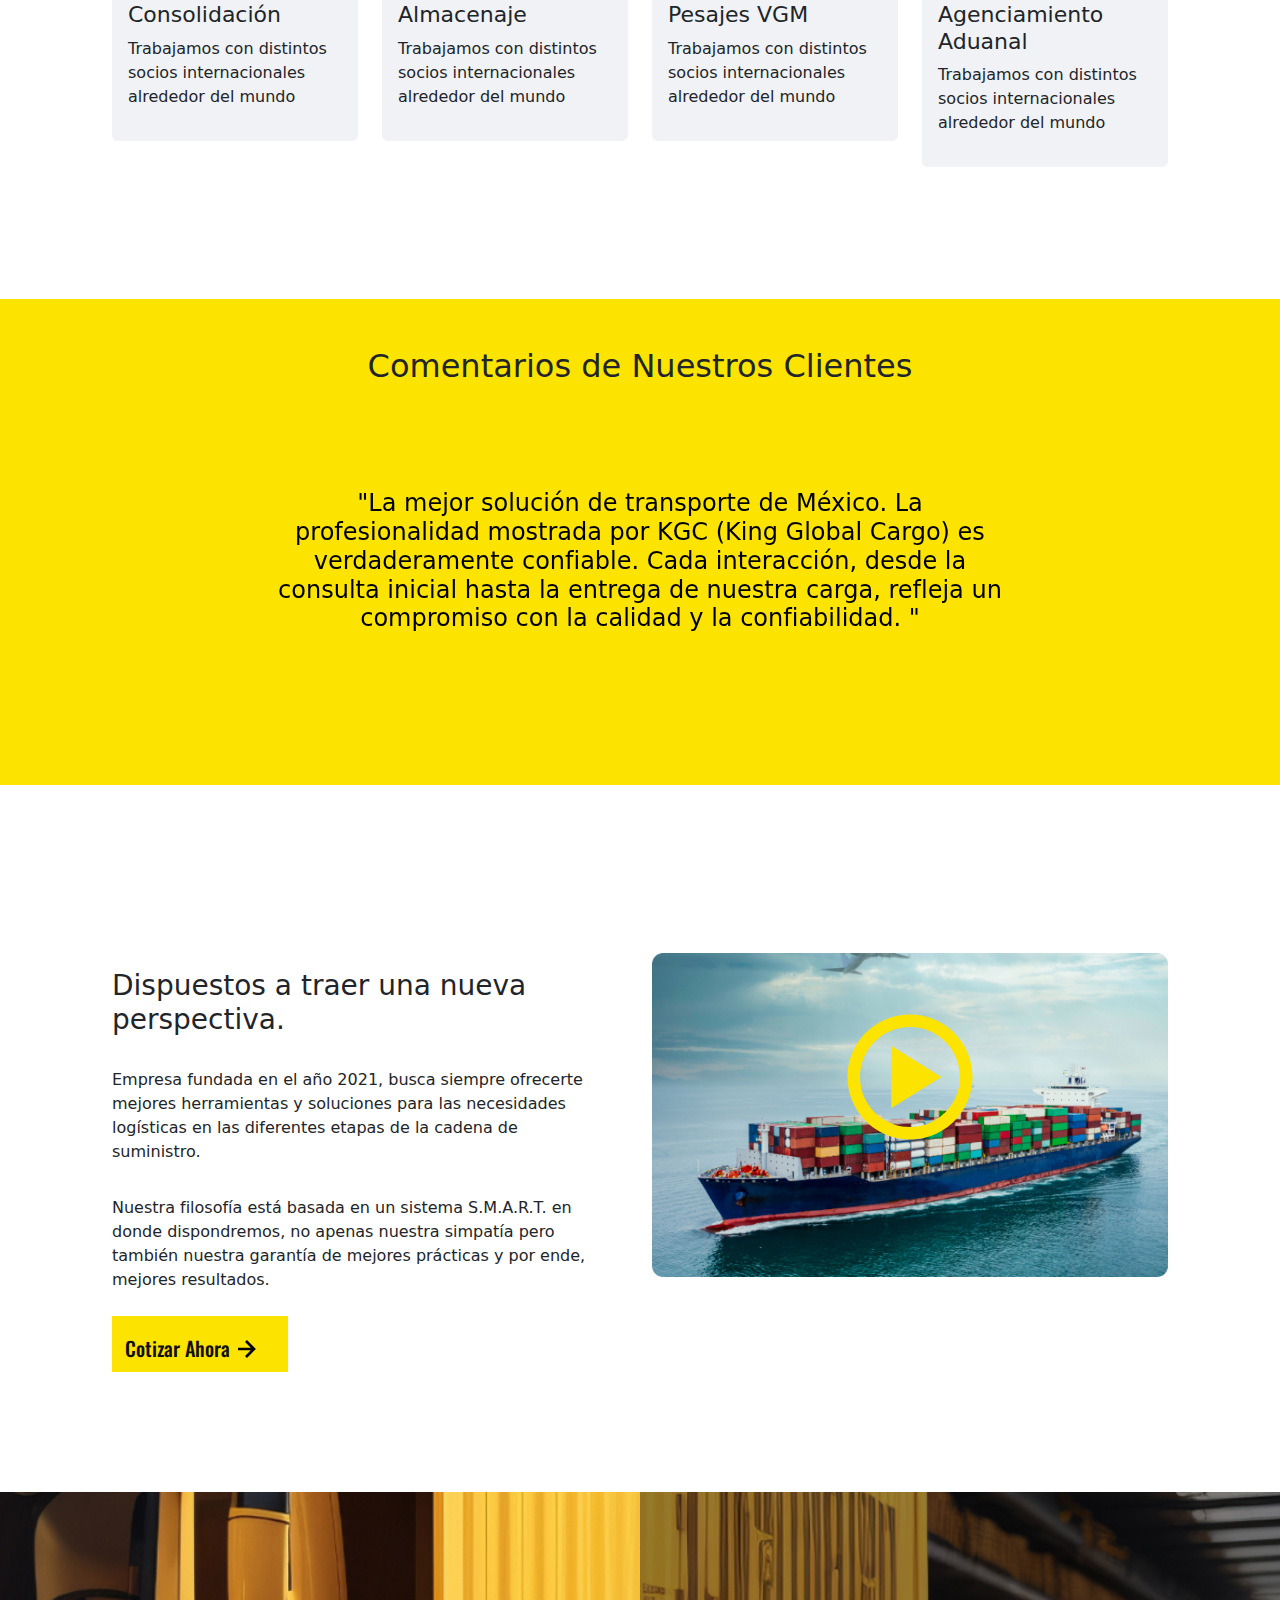
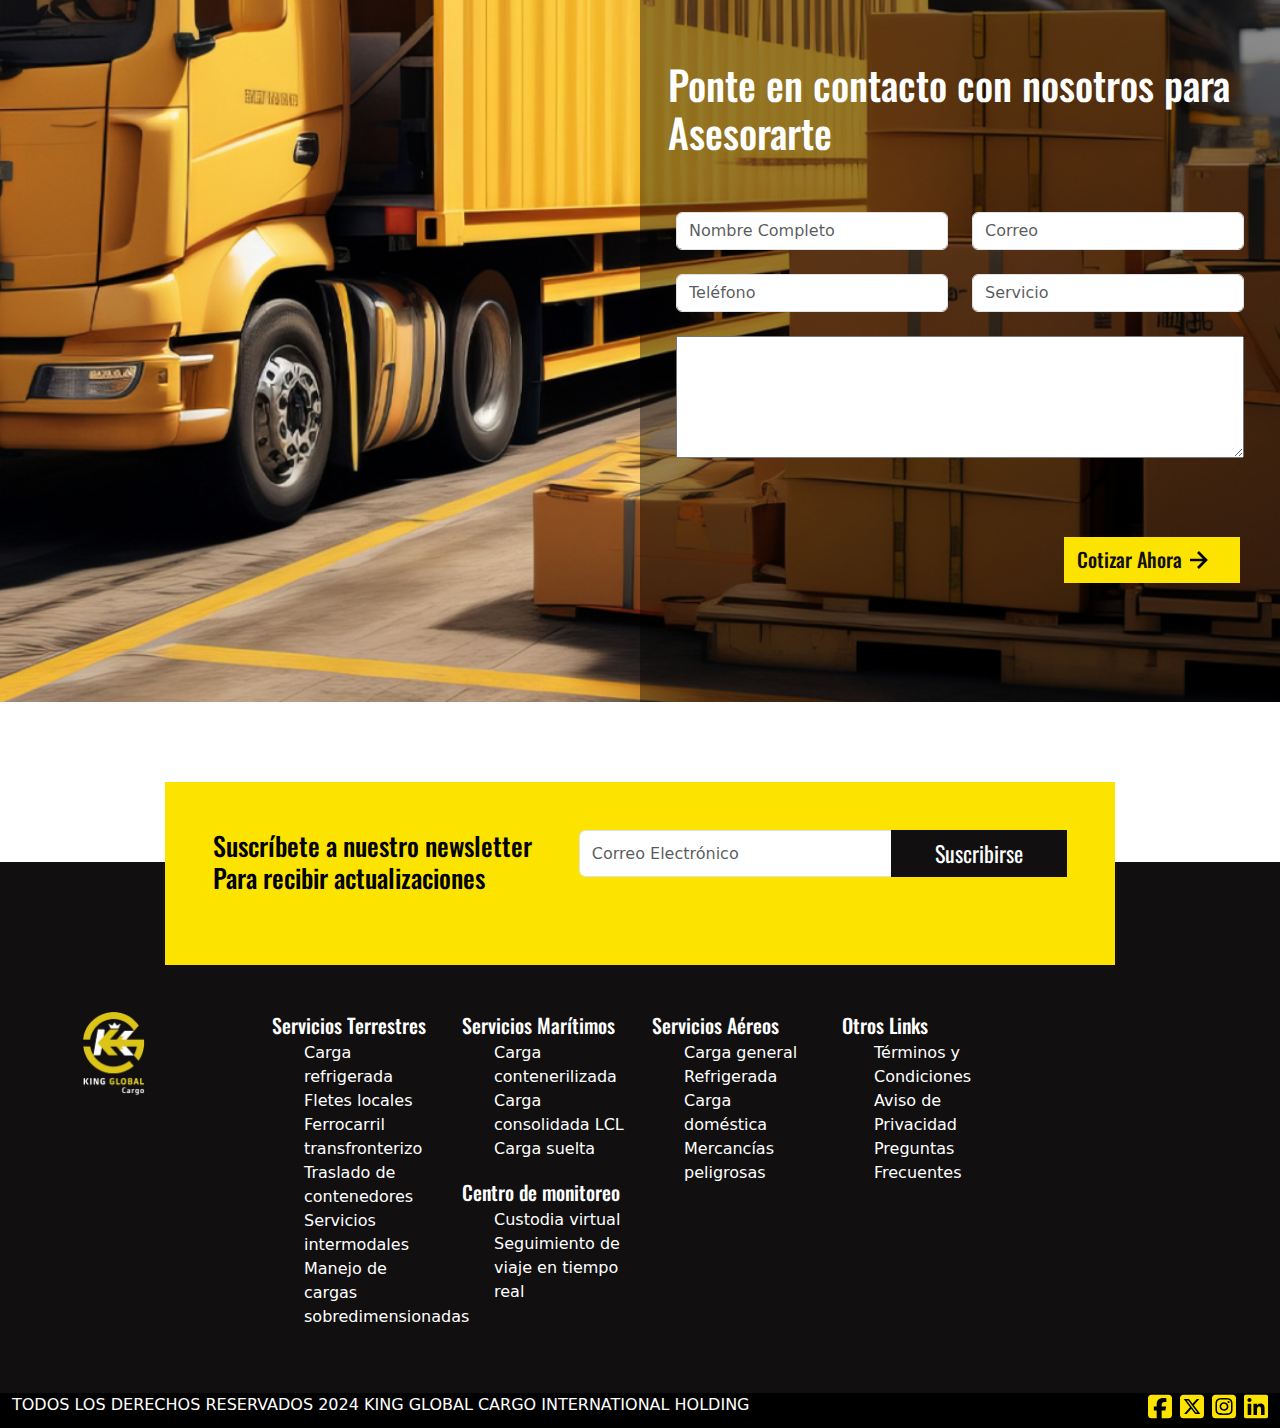
==== commit 89d350e3: "cambios de la Metodologia Smart" ====
--- a/index.htm
+++ b/index.htm
@@ -1,8 +1,10 @@
 <!doctype html>
 <html lang="es">
+
 <head>
     <meta charset="utf-8">
-    <meta name="description" content="Manejamos varias modalidades de transportación terrestre y servicios de logística general, Ofrecemos Servicios Aéreos en los principales aeropuertos de nivel nacional y mundial,">
+    <meta name="description"
+        content="Manejamos varias modalidades de transportación terrestre y servicios de logística general, Ofrecemos Servicios Aéreos en los principales aeropuertos de nivel nacional y mundial,">
     <meta name="keywords" content="Transport, Servicios Marítimos, Servicios Logísticos, Transporte Terrestre">
     <meta name="author" content="King Global Cargo Internacional Holding">
     <link rel="icon" type="image/png" href="img/icons/favicon2.png">
@@ -14,58 +16,106 @@
 </head>
 
 <body>
-    
+
     <nav class="navbar navbar-expand-lg bg-primario sticky-top">
-        <div class="container-fluid">
-            <div class="">
-                <a class="btn btn-primary bg-secundario text-black OswaldRegular fs_20px btn_mr"  href="#Formulario">Cotizar Ahora <img class="w-32px" src="img/icons/right-arrow-bk.svg" alt="icon_arrow"></a>
-            </div>
-            <div class="d-flex flex-column w-100"> 
+        <div class="container-fluid px-5">
+            <button class="navbar-toggler bg-white" type="button" data-bs-toggle="collapse"
+                data-bs-target="#navbarSupportedContent" aria-controls="navbarSupportedContent" aria-expanded="false"
+                aria-label="Toggle navigation">
+                <span class="navbar-toggler-icon text-white"></span>
+            </button>
+            <div class="d-flex flex-column w-100">
                 <div class="">
                     <div class="collapse navbar-collapse" id="navbarSupportedContent">
                         <ul class="navbar-nav me-auto mb-2 mb-lg-0">
                             <li class="nav-item pe-3">
-                                <a class="nav-link OswaldRegular fs_20px text-white active" aria-current="page" href="#Inicio">Inicio</a>
+                                <a class="nav-link OswaldRegular fs_20px text-white active" aria-current="page"
+                                    href="#Inicio">Inicio</a>
                             </li>
                             <li class="nav-item pe-3">
-                                <a class="nav-link OswaldRegular fs_20px text-white" href="#Caracteristicas">Características</a>
+                                <a class="nav-link OswaldRegular fs_20px text-white"
+                                    href="#Caracteristicas">Características</a>
                             </li>
                             <li class="nav-item pe-3">
                                 <a class="nav-link OswaldRegular fs_20px text-white" href="#Servicios">Servicios</a>
                             </li>
                             <li class="nav-item pe-3">
-                                <a class="nav-link OswaldRegular fs_20px text-white" href="#Nosotros">Acerca de Nosotros</a>
+                                <a class="nav-link OswaldRegular fs_20px text-white" href="#Nosotros">Acerca de
+                                    Nosotros</a>
                             </li>
                             <li class="nav-item pe-3">
                                 <a class="nav-link OswaldRegular fs_20px text-white" href="#Formulario">Contáctenos</a>
                             </li>
-                        </ul>            
+                        </ul>
                     </div>
                 </div>
             </div>
             <div class="">
-                <a class="navbar-brand text-white RudaBlack  d-lg-none" href="#"><img class="w-32px" src="img/logos/logo_mobile.jpg" alt="Logo Movil"> KING GLOBAL CARGO</a>
-                <a class="navbar-brand text-white d-none d-lg-block" href="#"><img src="img/logos/logo_kgcih.jpg" alt="icon_arrow"></a>
-                <button class="navbar-toggler bg-white" type="button" data-bs-toggle="collapse"
-                    data-bs-target="#navbarSupportedContent" aria-controls="navbarSupportedContent" aria-expanded="false"
-                    aria-label="Toggle navigation">
-                    <span class="navbar-toggler-icon text-white"></span>
-                </button>
+                <a class="navbar-brand text-white d-lg-none" href="#"><img class="w-32px" src="" alt="Logo Movil"></a>
+                <a class="navbar-brand text-white d-none fs_22px d-lg-block HelveticaBold" href="#"> KING <span
+                        class="text-secundario">GLOBAL</span><img class="ms-2 w-48px" src="img/logos/logo_mobile.jpg"
+                        alt="icon_arrow"></a>
+
             </div>
 
         </div>
     </nav>
 
-    <div class="container-fluid p-0">
-        <header id="Inicio">
-            <div class="h80vh">
-               
+    <div class="container-fluid p-0 bg-hero" style="overflow: hidden;">
+        <header id="Inicio" class="bg-blackout w100vw">
+            <div class="d-flex flex-column justify-content-center align-items-center h-100 pb-5">
+                <h1 class="text-center HelveticaBoldcond fs_64px text-white">Servicios <span
+                        class="text-secundario">Logísticos</span> y<br>
+                    Transporte Terrestre</h1>
+                <p class="text-white w-50 text-center fs_28px"> Manejamos varias modalidades de transportación terrestre
+                    y servicios de logística general (Almacenes, control de inventarios, etc)</p>
+                <div class="mt-3">
+                    <a class="btn btn-primary bg-secundario text-black OswaldRegular fs_20px "
+                        href="#Formulario">Cotizar Ahora <img class="w-32px" src="img/icons/right-arrow-bk.svg"
+                            alt="icon_arrow"></a>
+                    <a class="btn btn-secondary bg-primario text-white OswaldRegular fs_20px ms-4"
+                        href="#Formulario">Monitoreo <img class="w-32px" src="img/icons/right-arrow.svg"
+                            alt="icon_arrow"></a>
+                </div>
             </div>
         </header>
     </div>
-    
+
+    <div class="position-relative">
+        <div class="position-absolute w-100" style="top: -9rem;">
+            <div class="container-fluid">
+                <div class="row  justify-content-end">
+                    <div class="col-9 bg-primario py-5 px-4" style="border-radius: 2rem 2rem 0 0;">
+                        <div class="row">
+                            <div class="col-3">
+                                <span class="RobotoBold fs_18px text-white">SELECCIONA EL SERVICIO QUE <br>NECESITES
+                                </span>
+                            </div>
+                            <div class="col-3">
+                                <a class="btn bg-primario text-white OswaldRegular fs_20px ms-4 btn-cotizacion"
+                                    href="#Formulario">Servicio Terrestre <img class="w-32px ps-2"
+                                        src="img/icons/cotizacion/camion.svg" alt="icon_arrow"></a>
+                            </div>
+                            <div class="col-3">
+                                <a class="btn bg-primario text-white OswaldRegular fs_20px ms-4 btn-cotizacion"
+                                    href="#Formulario">Servicio Maritimo<img class="w-32px ps-2"
+                                        src="img/icons/cotizacion/barco.svg" alt="icon_arrow"></a>
+                            </div>
+                            <div class="col-3">
+                                <a class="btn bg-primario text-white OswaldRegular fs_20px ms-4 btn-cotizacion"
+                                    href="#Formulario">Servicio Aéreo <img class="w-32px ps-2"
+                                        src="img/icons/cotizacion/avion.svg" alt="icon_arrow"></a>
+                            </div>
+                        </div>
+                    </div>
+                </div>
+            </div>
+        </div>
+    </div>
+
+
     <main id="Caracteristicas" class="d-block">
-        <section  class="seccion">
+        <section class="seccion">
             <div class="container">
                 <span class="OswaldBold fs_30px">Características</span>
                 <h3 class="RobotoMedium fs_32px pb-3">Impulsado por nuestros Socios Especiales</h3>
@@ -75,10 +125,12 @@
                             <div class="">
                                 <img class="w100px" src="img/icons/paleta.gif" alt="icono de Almacenes">
                                 <h4 class="fs_20px OswaldBold text-black my-3">Almacén</h4>
-                                <p class="pb-3"> Descubra nuestros <strong> Almacenes Built to Suit</strong>, diseñados para adaptarse perfectamente a sus necesidades. Ofrecemos <strong>soluciones integrales</strong> que incluyen y equipo especializado.</p>
+                                <p class="pb-3"> Descubra nuestros <strong> Almacenes Built to Suit</strong>, diseñados
+                                    para adaptarse perfectamente a sus necesidades. Ofrecemos <strong>soluciones
+                                        integrales</strong> que incluyen y equipo especializado.</p>
                             </div>
                             <a class="text-start btn btn-carateristicas RobotoMedium position-relative">
-                                <span>Más información</span> 
+                                <span>Más información</span>
                                 <div class="icon-arrow rounded-circle bg-primario position-absolute ">
                                     <img class="w-24px" src="img/icons/right-arrow.svg" alt="icono arrow">
                                 </div>
@@ -90,10 +142,12 @@
                             <div class="">
                                 <img class="w100px" src="img/icons/soporte.gif" alt="icono de Soporte 24-7">
                                 <h4 class="fs_20px OswaldBold text-black my-3">Soporte 24/7</h4>
-                                <p class="pb-3">Soporte 24/7 gestionado <strong>directamente por nuestro personal</strong>, opciones de <strong>personal in situ</strong> para satisfacer las necesidades específicas de su empresa.</p>
+                                <p class="pb-3">Soporte 24/7 gestionado <strong>directamente por nuestro
+                                        personal</strong>, opciones de <strong>personal in situ</strong> para satisfacer
+                                    las necesidades específicas de su empresa.</p>
                             </div>
                             <a class="text-start btn btn-carateristicas RobotoMedium position-relative">
-                                <span>Más información</span> 
+                                <span>Más información</span>
                                 <div class="icon-arrow rounded-circle bg-primario position-absolute ">
                                     <img class="w-24px" src="img/icons/right-arrow.svg" alt="icon arrow">
                                 </div>
@@ -105,10 +159,12 @@
                             <div class="">
                                 <img class="w100px" src="img/icons/ruta.gif" alt="icono de Ruta Inteligente">
                                 <h4 class="fs_20px OswaldBold text-black my-3">Rastreo en línea</h4>
-                                <p class="pb-3"> Desarrollar una torre de control no es una tarea sencilla. <strong>Contamos con el personal y la experiencia necesarios</strong>  para llevar a cabo sus proyectos logísticos.</p>
+                                <p class="pb-3">Desarrollar una torre de control no es una tarea sencilla.
+                                    <strong>Contamos con el personal y la experiencia necesarios</strong> para llevar a
+                                    cabo sus proyectos logísticos.</p>
                             </div>
                             <a class="text-start btn btn-carateristicas RobotoMedium position-relative">
-                                <span>Más información</span> 
+                                <span>Más información</span>
                                 <div class="icon-arrow rounded-circle bg-primario position-absolute ">
                                     <img class="w-24px" src="img/icons/right-arrow.svg" alt="icono arrow">
                                 </div>
@@ -120,48 +176,16 @@
                             <div class="">
                                 <img class="w100px" src="img/icons/escudo.gif" alt="icono de Seguro de Cargo">
                                 <h4 class="fs_20px OswaldBold text-black my-3">Seguro de Cargo</h4>
-                                <p class="pb-3">Nos esforzamos por ofrecer seguros con las <strong>mejores tarifas del mercado y contratos flexibles</strong>, adaptados a sus necesidades: ya sea por evento, mensuales, anuales.</p>
+                                <p class="pb-3">Nos esforzamos por ofrecer seguros con las <strong>mejores tarifas del
+                                        mercado y contratos flexibles</strong>, adaptados a sus necesidades: ya sea por
+                                    evento, mensuales, anuales.</p>
                             </div>
                             <a class="text-start btn btn-carateristicas RobotoMedium position-relative">
-                                <span>Más información</span> 
+                                <span>Más información</span>
                                 <div class="icon-arrow rounded-circle bg-primario position-absolute ">
                                     <img class="w-24px" src="img/icons/right-arrow.svg" alt="icon arrow">
                                 </div>
                             </a>
-                        </div>
-                    </div>
-                </div>
-            </div>
-        </section>
-
-        <section class="d-none d-lg-block">
-            <div class="bg-tacker">
-                <div class="container-fluid h-100">
-                    <div class="row row-cols-5 h-100">
-                        <div class="col step d-flex flex-column justify-content-end border-smart pb_104px">
-                            <span class="text-secundario OswaldSemi fs_32px">S</span>
-                            <h4 class="text-white OswaldBold fs_26px">Específico </h4>
-                            <p class="text-white hidden-text"> En lugar de establecer un objetivo general como "mejorar la entrega", se especifica claramente qué se quiere lograr y en qué medida.</p>
-                        </div>
-                        <div class="col step d-flex flex-column justify-content-end border-smart pb_80px">
-                            <span class="text-secundario OswaldSemi fs_32px">M</span>
-                            <h4 class="text-white OswaldBold fs_26px">Medible </h4>
-                            <p class="text-white hidden-text">El objetivo se puede cuantificar y evaluar con datos concretos, como la implementación de tecnología de rastreo que permita medir la eficiencia de los procesos de entrega.</p>
-                        </div>
-                        <div class="col step d-flex flex-column justify-content-end border-smart pb_55px">
-                            <span class="text-secundario OswaldSemi fs_32px">A</span>
-                            <h4 class="text-white OswaldBold fs_26px">Alcanzable </h4>
-                            <p class="text-white hidden-text">Se establece un objetivo que es realista y alcanzable con los recursos y capacidades disponibles, como la formación del personal en métodos probados para mejorar la eficiencia de las rutas de entrega.</p>
-                        </div>
-                        <div class="col step d-flex flex-column justify-content-end border-smart pb_80px">
-                            <span class="text-secundario OswaldSemi fs_32px">R</span>
-                            <h4 class="text-white OswaldBold fs_26px">Realista </h4>
-                            <p class="text-white hidden-text">El objetivo está alineado con las metas generales de la empresa, como la sostenibilidad ambiental, lo que lo hace relevante para la estrategia empresarial a largo plazo.</p>
-                        </div>
-                        <div class="col step d-flex flex-column justify-content-end border-smart pb_80px">
-                            <span class="text-secundario OswaldSemi fs_32px">T</span>
-                            <h4 class="text-white OswaldBold fs_26px">De duración limitada</h4>
-                            <p class="text-white hidden-text">Establece un plazo específico para lograr el objetivo, lo que proporciona un sentido de urgencia y define claramente el marco temporal para la implementación y medición del progreso.</p>
                         </div>
                     </div>
                 </div>
@@ -175,67 +199,173 @@
                         <div class="col-12 pt-3">
                             <img class="w-32px" src="img/icons/smart/S.svg" alt="">
                             <span class="text-white OswaldBold fs_20px ps-2">Específico</span>
-                            <p class="text-white pt-3" >En lugar de establecer un objetivo general como "mejorar la entrega", se especifica claramente qué se quiere lograr y en qué medida.</p>
+                            <p class="text-white pt-3">En lugar de establecer un objetivo general como "mejorar la
+                                entrega", se especifica claramente qué se quiere lograr y en qué medida.</p>
                         </div>
                         <div class="col-12 pt-3">
                             <img class="w-32px" src="img/icons/smart/M.svg" alt="">
                             <span class="text-white OswaldBold fs_20px ps-2">Medible </span>
-                            <p class="text-white pt-3" >El objetivo se puede cuantificar y evaluar con datos concretos, como la implementación de tecnología de rastreo que permita medir la eficiencia de los procesos de entrega.</p>
+                            <p class="text-white pt-3">El objetivo se puede cuantificar y evaluar con datos concretos,
+                                como la implementación de tecnología de rastreo que permita medir la eficiencia de los
+                                procesos de entrega.</p>
                         </div>
                         <div class="col-12 pt-3">
                             <img class="w-32px" src="img/icons/smart/A.svg" alt="">
                             <span class="text-white OswaldBold fs_20px ps-2">Alcanzable</span>
-                            <p class="text-white pt-3">Se establece un objetivo que es realista y alcanzable con los recursos y capacidades disponibles, como la formación del personal en métodos probados para mejorar la eficiencia de las rutas de entrega.</p>
+                            <p class="text-white pt-3">Se establece un objetivo que es realista y alcanzable con los
+                                recursos y capacidades disponibles, como la formación del personal en métodos probados
+                                para mejorar la eficiencia de las rutas de entrega.</p>
                         </div>
                         <div class="col-12 pt-3">
                             <img class="w-32px" src="img/icons/smart/R.svg" alt="">
                             <span class="text-white OswaldBold fs_20px ps-2">Realista</span>
-                            <p class="text-white pt-3">El objetivo está alineado con las metas generales de la empresa, como la sostenibilidad ambiental, lo que lo hace relevante para la estrategia empresarial a largo plazo.</p>
+                            <p class="text-white pt-3">El objetivo está alineado con las metas generales de la empresa,
+                                como la sostenibilidad ambiental, lo que lo hace relevante para la estrategia
+                                empresarial a largo plazo.</p>
                         </div>
                         <div class="col-12 pt-3">
                             <img class="w-32px" src="img/icons/smart/T.svg" alt="">
                             <span class="text-white OswaldBold fs_20px ps-2">De duración limitada</span>
-                            <p class="text-white pt-3">Establece un plazo específico para lograr el objetivo, lo que proporciona un sentido de urgencia y define claramente el marco temporal para la implementación y medición del progreso.</p>
+                            <p class="text-white pt-3">Establece un plazo específico para lograr el objetivo, lo que
+                                proporciona un sentido de urgencia y define claramente el marco temporal para la
+                                implementación y medición del progreso.</p>
                         </div>
                     </div>
                 </div>
             </div>
         </Section>
+
+        <section class="">
+            <div class="container mt-5">
+                <div class="accordion" id="accordionExample">
+                    <!-- Primer ítem del acordeón -->
+                    <div class="accordion-item text-center" style="flex: 2;">
+                        <h2 class="accordion-header" id="headingOne">
+                            <button class="accordion-button flex-column py-3" type="button" data-bs-toggle="collapse"
+                            data-bs-target="#collapseOne" aria-expanded="true" aria-controls="collapseOne" style="background-color: unset;">
+                                <img class="w64px text-center mt-3" src="img/icons/smart/especifico.svg" alt="">
+                                <hr style="">
+                                <h4 class="w-100 text-start pt-2" >Alcanzable</h4>
+                            
+                            </button>
+                        </h2>
+                        <div id="collapseOne" class="accordion-collapse collapse show" aria-labelledby="headingOne"
+                            data-bs-parent="#accordionExample">
+                            <div class="accordion-body py-5">
+                                <p class="RobotoRegular  text-start">Based on the evaluation and examination, our medical team formulates a precise diagnosis and develops.</p>
+                                <ul class="text-start">
+                                    <li>Many years of experience</li>
+                                    <li>24/7 care for mother and baby</li>
+                                    <li>Qualified team of professors</li>
+                                    <li>Modern apparatus</li>
+                                </ul>
+                            </div>
+                        </div>
+                    </div>
+
+                    <!-- Segundo ítem del acordeón -->
+                    <div class="accordion-item">
+                        <h2 class="accordion-header" id="headingTwo">
+                            <button class="accordion-button collapsed" type="button" data-bs-toggle="collapse"
+                                data-bs-target="#collapseTwo" aria-expanded="false" aria-controls="collapseTwo">
+                                <h4>
+                                    Segundo ítem del acordeón
+                                </h4>
+                            </button>
+                        </h2>
+                        <div id="collapseTwo" class="accordion-collapse collapse" aria-labelledby="headingTwo"
+                            data-bs-parent="#accordionExample">
+                            <div class="accordion-body">
+                                Contenido del segundo ítem del acordeón.
+                            </div>
+                        </div>
+                    </div>
+
+                    <!-- Tercer ítem del acordeón -->
+                    <div class="accordion-item">
+                        <h2 class="accordion-header" id="headingThree">
+                            <button class="accordion-button collapsed" type="button" data-bs-toggle="collapse"
+                                data-bs-target="#collapseThree" aria-expanded="false" aria-controls="collapseThree">
+                                Tercer ítem del acordeón
+                            </button>
+                        </h2>
+                        <div id="collapseThree" class="accordion-collapse collapse" aria-labelledby="headingThree"
+                            data-bs-parent="#accordionExample">
+                            <div class="accordion-body">
+                                Contenido del tercer ítem del acordeón.
+                            </div>
+                        </div>
+                    </div>
+
+                    <!-- Cuarto ítem del acordeón -->
+                    <div class="accordion-item">
+                        <h2 class="accordion-header" id="headingFour">
+                            <button class="accordion-button collapsed" type="button" data-bs-toggle="collapse"
+                                data-bs-target="#collapseFour" aria-expanded="false" aria-controls="collapseFour">
+                                Cuarto ítem del acordeón
+                            </button>
+                        </h2>
+                        <div id="collapseFour" class="accordion-collapse collapse" aria-labelledby="headingFour"
+                            data-bs-parent="#accordionExample">
+                            <div class="accordion-body">
+                                Contenido del cuarto ítem del acordeón.
+                            </div>
+                        </div>
+                    </div>
+
+                    <!-- Quinto ítem del acordeón -->
+                    <div class="accordion-item">
+                        <h2 class="accordion-header" id="headingFive">
+                            <button class="accordion-button collapsed" type="button" data-bs-toggle="collapse"
+                                data-bs-target="#collapseFive" aria-expanded="false" aria-controls="collapseFive">
+                                Quinto ítem del acordeón
+                            </button>
+                        </h2>
+                        <div id="collapseFive" class="accordion-collapse collapse" aria-labelledby="headingFive"
+                            data-bs-parent="#accordionExample">
+                            <div class="accordion-body">
+                                Contenido del quinto ítem del acordeón.
+                            </div>
+                        </div>
+                    </div>
+                </div>
+            </div>
+        </section>
 
         <section class="py-3">
             <div class="container">
                 <div class="row bg-secundario p_indicadores">
-                    <div class="col-12 col-sm-6 col-xl-3">
-                        <div class="d-flex">
-                            <div class="num">
-                                <span class="fs_48px OswaldBold" >1547</span>
-                            </div>
-                            <span class="RobotoRegular fs_22px pt-2 ps-2">Clientes <br>Felices</span>
-                        </div>
-                    </div>
-                    <div class="col-12 col-sm-6 col-xl-3">
-                        <div class="d-flex">
-                            <div class="num">
-                                <span class="fs_48px OswaldBold">1547</span>
-                            </div>
-                            <span class="RobotoRegular fs_22px pt-2 ps-2">Servicios<br>Terrestres</span>
-                        </div>
-                    </div>
-                    <div class="col-12 col-sm-6 col-xl-3">
-                        <div class="d-flex">
-                            <div class="num">
-                                <span class="fs_48px OswaldBold">1547</span>
-                            </div>
-                            <span class="RobotoRegular fs_22px pt-2 ps-2">Servicios <br>Marítimos</span>
-                        </div>
-                    </div>
-                    <div class="col-12 col-sm-6 col-xl-3">
-                        <div class="d-flex">
-                            <div class="num">
-                                <span class="fs_48px OswaldBold">1547</span>
-                            </div>
-                            <span class="RobotoRegular fs_22px pt-2 ps-2">Servicios<br>Aéreos</span>
-                        </div>
+                    <div class="col-12 col-sm-6 col-xl-3 text-center">
+                        <img class="w64px" src="img/icons/indicadores/usuarios.svg" alt="">
+                        <div class="num">
+                            <span class="fs_48px OswaldBold">1547</span>
+                        </div>
+                        <span class="RobotoRegular fs_22px">Clientes <br><span class="RobotoBold fs_24px">
+                                Felices</span></span>
+                    </div>
+                    <div class="col-12 col-sm-6 col-xl-3 text-center">
+                        <img class="w64px" src="img/icons/indicadores/camion.svg" alt="">
+                        <div class="num">
+                            <span class="fs_48px OswaldBold">1547</span>
+                        </div>
+                        <span class="RobotoRegular fs_22px">Servicios<br><span class="RobotoBold fs_24px">
+                                Terrestres</span></span>
+                    </div>
+                    <div class="col-12 col-sm-6 col-xl-3 text-center">
+                        <img class="w64px" src="img/icons/indicadores/barco.svg" alt="">
+                        <div class="num">
+                            <span class="fs_48px OswaldBold">1547</span>
+                        </div>
+                        <span class="RobotoRegular fs_22px">Servicios <br><span class="RobotoBold fs_24px">
+                                Marítimos</span></span>
+                    </div>
+                    <div class="col-12 col-sm-6 col-xl-3 text-center">
+                        <img class="w64px" src="img/icons/indicadores/avion.svg" alt="">
+                        <div class="num">
+                            <span class="fs_48px OswaldBold">1547</span>
+                        </div>
+                        <span class="RobotoRegular fs_22px">Servicios<br><span class="RobotoBold fs_24px">
+                                Aéreos</span></span>
                     </div>
                 </div>
             </div>
@@ -284,7 +414,8 @@
                     <div class="col-12 col-md-6 col-xl-3 p-1">
                         <div class="card bg-slave border-0 p-3 m-2">
                             <div class="icon-cont">
-                                <img class="w-48px" src="img/icons/consolidacion.svg" alt="Optimización de tiempos en transito">
+                                <img class="w-48px" src="img/icons/consolidacion.svg"
+                                    alt="Optimización de tiempos en transito">
                             </div>
                             <h3 class="fs_22px pt-2">Consolidación</h3>
                             <p>Trabajamos con distintos socios internacionales alrededor del mundo</p>
@@ -302,7 +433,8 @@
                     <div class="col-12 col-md-6 col-xl-3 p-1">
                         <div class="card bg-slave border-0 p-3 m-2">
                             <div class="icon-cont">
-                                <img class="w-48px" src="img/icons/pesaje.svg" alt="Optimización de tiempos en transito">
+                                <img class="w-48px" src="img/icons/pesaje.svg"
+                                    alt="Optimización de tiempos en transito">
                             </div>
                             <h3 class="fs_22px pt-2">Pesajes VGM</h3>
                             <p>Trabajamos con distintos socios internacionales alrededor del mundo</p>
@@ -320,54 +452,7 @@
                 </div>
             </div>
         </section>
-        
-        <section class="seccion bg-slave">
-            <div class="bg-gray">
-                <div class="container">
-                    <div class="row">
-                        <div class="col-12 col-lg-4 mt-4">
-                            <div class="card border-secundario">
-                                <img src="img/content/Servicio_terrestre_2.jpg" alt="Servicios Terrestres">
-                                <div class="p-3">
-                                    <h3 class="RobotoRegular fs_22px pt-2"><strong>Servicios Terrestres</strong></h3>
-                                    <p class="RobotoRegular fs_16px pb-4 pt-2" >Proporcionamos servicios terrestres seguros y eficientes, incluyendo transporte local, nacional e internacional. Nuestro equipo garantiza entregas confiables y puntualidad, optimizando sus operaciones logísticas para cumplir con sus objetivos comerciales.</p>
-                                    <div class="d-flex justify-content-center py-2">
-                                        <a href="#Fomulario" class="btn btn-primary OswaldRegular fs_16px ">Ver Todo</a>                                        
-                                    </div>
-                                </div>
-                            </div>
-                        </div>
-                        <div class="col-12 col-lg-4 mt-4">
-                            <div class="card border-secundario">
-                                <img src="img/content/servicio_maritimo.jpg" alt="Servicios Marítimos">
-                                <div class="p-3">
-                                    <h3 class="RobotoRegular fs_22px pt-2"><strong>Servicios Marítimos</strong></h3>
-                                    <p class="RobotoRegular fs_16px pb-4 pt-2">Nos especializamos en ofrecer servicios marítimos completos y eficientes a nivel internacional. Nuestro compromiso abarca desde la gestión de contenedores hasta soluciones especializadas de carga, garantizando operaciones seguras y eficaces en los principales puertos globales.</p>
-                                    <div class="d-flex justify-content-center py-2">
-                                        <a href="#Fomulario" class="btn btn-primary OswaldRegular fs_16px ">Ver Todo</a>
-                                    </div>
-                                </div>
-                            </div>
-                        </div>
-                        <div class="col-12 col-lg-4 mt-4">
-                            <div class="card border-secundario">
-                                <img src="img/content/Servicio_aereo.jpg" alt="Servicios Aéreos">
-                                <div class="p-3">
-                                    <h3 class="RobotoRegular fs_22px pt-2"><strong>Servicios Aéreos</strong></h3>
-                                    <p class="RobotoRegular fs_16px pb-4 pt-2">Ofrecemos servicios aéreos eficientes y globales, adaptados a sus necesidades logísticas. Desde envíos urgentes hasta cargas especiales, garantizamos operaciones rápidas y seguras en aeropuertos clave a nivel mundial y nacional. servicio  hand carrier </p>
-                                    <div class="d-flex justify-content-center py-2">
-                                        <a href="#Fomulario" class="btn btn-primary OswaldRegular fs_16px ">Ver Todo</a>
-
-                                    </div>
-                                </div>
-                            </div>
-                        </div>
-                    </div>
-                </div>
-            </div>
-        </section>
-
-        
+
         <section class="bg-secundario">
             <div class="container-fluid">
                 <h2 class="py-5 text-center">Comentarios de Nuestros Clientes</h2>
@@ -377,16 +462,22 @@
                             <div class="container">
                                 <div class="row justify-content-center">
                                     <div class="col-12 col-lg-8 py-5">
-                                        <h5 class="text-primario text-center fs_24px">"La mejor solución de transporte de México. La profesionalidad mostrada por KGC (King Global Cargo) es verdaderamente confiable. Cada interacción, desde la consulta inicial hasta la entrega de nuestra carga, refleja un compromiso con la calidad y la confiabilidad. "</h5>
+                                        <h5 class="text-primario text-center fs_24px">"La mejor solución de transporte
+                                            de México. La profesionalidad mostrada por KGC (King Global Cargo) es
+                                            verdaderamente confiable. Cada interacción, desde la consulta inicial hasta
+                                            la entrega de nuestra carga, refleja un compromiso con la calidad y la
+                                            confiabilidad. "</h5>
                                     </div>
                                 </div>
                                 <div class="row justify-content-center py-5 testimonio">
                                     <div class="col-12 col-lg-2 text-center d-none">
-                                        <img  class="rounded-circle testimonial_pick" src="img/content/testimonial_pic3 1.jpg" alt="Imagen del Cliente del Comentario">
+                                        <img class="rounded-circle testimonial_pick"
+                                            src="img/content/testimonial_pic3 1.jpg"
+                                            alt="Imagen del Cliente del Comentario">
                                     </div>
                                     <div class="col-12 col-lg-3 pt-3 text-center d-none">
                                         <h4 class="">Laura Addams</h4>
-                                        <span >Directora General</span>
+                                        <span>Directora General</span>
                                     </div>
                                 </div>
                             </div>
@@ -395,16 +486,23 @@
                             <div class="container">
                                 <div class="row justify-content-center">
                                     <div class="col-12 col-lg-8 py-5">
-                                        <h5 class="text-primario text-center fs_24px">"No puedo decir suficientes cosas positivas sobre King Global Cargo. Su capacidad para resolver problemas es inigualable. Cada vez que he tenido una consulta o problema, han respondido con prontitud y habilidad. Confío plenamente en su experiencia y recomendaría sus servicios a cualquiera buscando soluciones de Logística."</h5>
+                                        <h5 class="text-primario text-center fs_24px">"No puedo decir suficientes cosas
+                                            positivas sobre King Global Cargo. Su capacidad para resolver problemas es
+                                            inigualable. Cada vez que he tenido una consulta o problema, han respondido
+                                            con prontitud y habilidad. Confío plenamente en su experiencia y
+                                            recomendaría sus servicios a cualquiera buscando soluciones de Logística."
+                                        </h5>
                                     </div>
                                 </div>
                                 <div class="row justify-content-center py-5 testimonio">
                                     <div class="col-12 col-lg-2 text-center d-none">
-                                        <img  class="rounded-circle testimonial_pick" src="img/content/testimonial_pic3 1.jpg" alt="Imagen del Cliente del Comentario">
+                                        <img class="rounded-circle testimonial_pick"
+                                            src="img/content/testimonial_pic3 1.jpg"
+                                            alt="Imagen del Cliente del Comentario">
                                     </div>
                                     <div class="col-12 col-lg-3 pt-3 text-center d-none">
                                         <h4 class="">Laura Addams</h4>
-                                        <span >Directora General</span>
+                                        <span>Directora General</span>
                                     </div>
                                 </div>
                             </div>
@@ -413,16 +511,22 @@
                             <div class="container">
                                 <div class="row justify-content-center ">
                                     <div class="col-12 col-lg-8 py-5">
-                                        <h5 class="text-primario text-center fs_24px">"Estoy impresionado con el servicio excepcional que recibí de King Global Cargo. Desde el momento en que reservé mi vuelo hasta el aterrizaje, su equipo mostró una atención impecable. Recomiendo encarecidamente sus servicios a cualquiera que busque una experiencia de viaje sin complicaciones y profesional."</h5>
+                                        <h5 class="text-primario text-center fs_24px">"Estoy impresionado con el
+                                            servicio excepcional que recibí de King Global Cargo. Desde el momento en
+                                            que reservé mi vuelo hasta el aterrizaje, su equipo mostró una atención
+                                            impecable. Recomiendo encarecidamente sus servicios a cualquiera que busque
+                                            una experiencia de viaje sin complicaciones y profesional."</h5>
                                     </div>
                                 </div>
                                 <div class="row justify-content-center py-5 testimonio">
                                     <div class="col-12 col-lg-2 text-center d-none">
-                                        <img  class="rounded-circle testimonial_pick" src="img/content/testimonial_pic3 1.jpg" alt="Imagen del Cliente del Comentario">
+                                        <img class="rounded-circle testimonial_pick"
+                                            src="img/content/testimonial_pic3 1.jpg"
+                                            alt="Imagen del Cliente del Comentario">
                                     </div>
                                     <div class="col-12 col-lg-3 pt-3 text-center d-none">
                                         <h4 class="">Laura Addams</h4>
-                                        <span >Directora General</span>
+                                        <span>Directora General</span>
                                     </div>
                                 </div>
                             </div>
@@ -432,15 +536,19 @@
             </div>
         </section>
 
-        
         <section id="Nosotros" class="seccion">
             <div class="container">
                 <div class="row">
                     <div class="col-12 col-lg-6 d-flex flex-column justify-content-center pe-5 mt-5">
                         <h3 class="py-3">Dispuestos a traer una nueva perspectiva.</h3>
-                        <p class="py-2">Empresa fundada en el año 2021, busca siempre ofrecerte mejores herramientas y soluciones para las necesidades logísticas en las diferentes etapas de la cadena de suministro.</p>
-                        <p class="py-2">Nuestra filosofía está basada en un sistema S.M.A.R.T. en donde dispondremos, no apenas nuestra simpatía pero también nuestra garantía de mejores prácticas y por ende, mejores resultados.</p>
-                        <a id="" class="btn btn-primary OswaldMedium fs_20px d-flex pt-3" href="#Fomulario">Cotizar Ahora <img class="w-32px" src="img/icons/right-arrow-bk.svg" alt=""> </a>
+                        <p class="py-2">Empresa fundada en el año 2021, busca siempre ofrecerte mejores herramientas y
+                            soluciones para las necesidades logísticas en las diferentes etapas de la cadena de
+                            suministro.</p>
+                        <p class="py-2">Nuestra filosofía está basada en un sistema S.M.A.R.T. en donde dispondremos, no
+                            apenas nuestra simpatía pero también nuestra garantía de mejores prácticas y por ende,
+                            mejores resultados.</p>
+                        <a id="" class="btn btn-primary OswaldMedium fs_20px d-flex pt-3" href="#Fomulario">Cotizar
+                            Ahora <img class="w-32px" src="img/icons/right-arrow-bk.svg" alt=""> </a>
                     </div>
                     <div class="col-12 col-lg-6 mt-5">
                         <img src="img/content/video.jpg" alt="video de King Global Cargo Internacional holding">
@@ -463,8 +571,9 @@
                 <div class="row h-100">
                     <div class="col-6">
                     </div>
-                    <div class="col-12 col-lg-6 bg-black-transparent p-4 d-flex flex-column justify-content-center" >
-                        <h4 class="text-white OswaldMedium fs_40px py-5 px-1">Ponte en contacto con nosotros para Asesorarte</h4>
+                    <div class="col-12 col-lg-6 bg-black-transparent p-4 d-flex flex-column justify-content-center">
+                        <h4 class="text-white OswaldMedium fs_40px py-5 px-1">Ponte en contacto con nosotros para
+                            Asesorarte</h4>
                         <form>
                             <div class="container">
                                 <div class="row ">
@@ -500,7 +609,9 @@
                                 </div>
                             </div>
                             <div class="d-flex justify-content-end mt-5 me-3">
-                                <button id="formulario_boton" type="submit" class="btn btn-primary OswaldMedium fs_20px d-flex">Cotizar Ahora <img class="w-32px" src="img/icons/right-arrow-bk.svg" alt="icon-arrow"></button>
+                                <button id="formulario_boton" type="submit"
+                                    class="btn btn-primary OswaldMedium fs_20px d-flex">Cotizar Ahora <img
+                                        class="w-32px" src="img/icons/right-arrow-bk.svg" alt="icon-arrow"></button>
                             </div>
                         </form>
                     </div>
@@ -509,19 +620,22 @@
         </section>
 
         <footer>
-            <div class="newsletter" >
-                <div class="container" >
+            <div class="newsletter">
+                <div class="container">
                     <div class="row justify-content-center position-relative">
                         <div class="col-12 col-lg-10 bg-secundario p-5 position-absolute t-80px">
                             <div class="row">
                                 <div class="col-12 col-lg-5 pb-3">
-                                    <h3 class="text-primario fs_26px OswaldMedium text-center text-lg-start">Suscríbete a nuestro newsletter <br> Para recibir actualizaciones</h3>
+                                    <h3 class="text-primario fs_26px OswaldMedium text-center text-lg-start">Suscríbete
+                                        a nuestro newsletter <br> Para recibir actualizaciones</h3>
                                 </div>
                                 <div class="col-12 col-lg-7">
                                     <div class="input-group mb-3">
-                                        <input type="text" class="form-control" placeholder="Correo Electrónico" aria-label="Recipient's username" aria-describedby="button-addon2">
-                                        <button class="btn btn-secondary fs_22px OswaldRegular px-3 btn_sub" type="button" id="button-addon2">Suscribirse</button>
-                                      </div>
+                                        <input type="text" class="form-control" placeholder="Correo Electrónico"
+                                            aria-label="Recipient's username" aria-describedby="button-addon2">
+                                        <button class="btn btn-secondary fs_22px OswaldRegular px-3 btn_sub"
+                                            type="button" id="button-addon2">Suscribirse</button>
+                                    </div>
                                 </div>
                             </div>
                         </div>
@@ -532,7 +646,8 @@
                 <div class="container pt_100px">
                     <div class="row">
                         <div class="col-12 col-lg-2">
-                            <img class="w64px" src="img/logos/logo_kgcih.jpg" alt="icono de King Global Cargo Internacional Holding">
+                            <img class="w64px" src="img/logos/logo_kgcih.jpg"
+                                alt="icono de King Global Cargo Internacional Holding">
                         </div>
                         <div class="col-12 col-sm-6 col-lg-2">
                             <span class="text-white OswaldMedium fs_20px">Servicios Terrestres</span>
@@ -580,32 +695,40 @@
             </div>
             <div class="bg-primario">
                 <div class="container-fluid pb-2">
-                    <div class="row justify-content-between" >
+                    <div class="row justify-content-between">
                         <div class="col-8 pe-3">
-                            <span class="fs_16px text-white">TODOS LOS DERECHOS RESERVADOS  2024</span>
-                            <span class="fs_16px text-white">KING GLOBAL CARGO INTERNATIONAL  HOLDING</span>
+                            <span class="fs_16px text-white">TODOS LOS DERECHOS RESERVADOS 2024</span>
+                            <span class="fs_16px text-white">KING GLOBAL CARGO INTERNATIONAL HOLDING</span>
                         </div>
                         <div class="col-4 d-flex redes-sociales justify-content-end ">
-                            
+
                             <div class="ps-2">
-                                <a id="rs_facebook_footer" href="https://www.facebook.com/profile.php?id=100066522117300&mibextid=ZbWKwL" target="_blank" rel="nofollow">
+                                <a id="rs_facebook_footer"
+                                    href="https://www.facebook.com/profile.php?id=100066522117300&mibextid=ZbWKwL"
+                                    target="_blank" rel="nofollow">
                                     <img class="w-24px" src="img/icons/Facebook.svg" alt="Icono de Facebook">
                                 </a>
                             </div>
 
                             <div class="ps-2">
-                                <a id="rs_x_footer" href="https://www.facebook.com/profile.php?id=100066522117300&mibextid=ZbWKwL" target="_blank" rel="nofollow">
+                                <a id="rs_x_footer"
+                                    href="https://www.facebook.com/profile.php?id=100066522117300&mibextid=ZbWKwL"
+                                    target="_blank" rel="nofollow">
                                     <img class="w-24px" src="img/icons/x.svg" alt="Icono de Twitter">
                                 </a>
                             </div>
-                            
+
                             <div class="ps-2">
-                                <a id="rs_instagram_footer" href="https://www.facebook.com/profile.php?id=100066522117300&mibextid=ZbWKwL" target="_blank" rel="nofollow">
+                                <a id="rs_instagram_footer"
+                                    href="https://www.facebook.com/profile.php?id=100066522117300&mibextid=ZbWKwL"
+                                    target="_blank" rel="nofollow">
                                     <img class="w-24px" src="img/icons/instagram.svg" alt="Icono de instagram">
                                 </a>
                             </div>
                             <div class="ps-2">
-                                <a id="rs_linkedin_footer" href="https://www.facebook.com/profile.php?id=100066522117300&mibextid=ZbWKwL" target="_blank" rel="nofollow">
+                                <a id="rs_linkedin_footer"
+                                    href="https://www.facebook.com/profile.php?id=100066522117300&mibextid=ZbWKwL"
+                                    target="_blank" rel="nofollow">
                                     <img class="w-24px" src="img/icons/linkedin.svg" alt="Icono de linkedin">
                                 </a>
                             </div>
@@ -615,10 +738,38 @@
             </div>
         </footer>
     </main>
+    <style>
+        /* Estilo adicional para el acordeón */
+        .accordion {
+          display: flex;
+          flex-wrap: nowrap; /* Evita el ajuste de línea */
+          overflow-x: auto; /* Permite desplazamiento horizontal en dispositivos pequeños */
+          gap: 1rem; /* Espacio entre ítems */
+        }
+        .accordion-item {
+          flex: 0 0 auto; /* Evita que los ítems se expandan */
+          background-color: #f8f9fa;
+          border: 1px solid #e9ecef;
+          border-radius: 0.25rem;
+          width: 200px; /* Ancho fijo de cada ítem */
+        }
+        .accordion-button {
+          text-align: left;
+          width: 100%;
+        }
+        .accordion-collapse {
+          display: none;
+        }
+        .accordion-collapse.show {
+          display: block;
+        }
+      </style>
     <script src="js/video.js"></script>
     <script src="https://cdn.jsdelivr.net/npm/bootstrap@5.3.3/dist/js/bootstrap.bundle.min.js"
         integrity="sha384-YvpcrYf0tY3lHB60NNkmXc5s9fDVZLESaAA55NDzOxhy9GkcIdslK1eN7N6jIeHz" crossorigin="anonymous">
     </script>
+    <script src="https://cdn.jsdelivr.net/npm/@popperjs/core@2.11.6/dist/umd/popper.min.js"></script>
+
 </body>
 
 </html>--- a/css/style.css
+++ b/css/style.css
@@ -16,7 +16,7 @@
 }
 
 :root {
-    --primario: #110F10;
+    --primario: #000;
     --secundario: #FCE400;
     --master: #CA1F27;
     --slave: #F0F2F5
@@ -112,12 +112,12 @@
     src: url('../fonts/Roboto/Roboto-Thin.ttf')
 }
 @font-face {
-    font-family: RudaBold;
-    src: url('../fonts/Ruda/Ruda-Bold.ttf')
-}
-@font-face {
-    font-family: RudaBlack;
-    src: url('../fonts/Ruda/Ruda-Black.ttf')
+    font-family: HelveticaNeueBold;
+    src: url('../fonts/Helvetica/Bold.otf')
+}
+@font-face {
+    font-family: HelveticaNeueBoldCond;
+    src: url('../fonts/Helvetica/Bold_Condensed.otf')
 }
 
 .OswaldBold {
@@ -168,13 +168,12 @@
 .RobotoSemi {
     font-family: RobotoSemibold
 }
-.RudaBold {
-    font-family: RudaBold
-}
-.RudaBlack {
-    font-family: RudaBlack
-}
-
+.HelveticaBold{
+  font-family: HelveticaNeueBold;  
+}
+.HelveticaBoldcond{
+    font-family: HelveticaNeueBoldCond;
+}
 .fs_16px {
     font-size: 1rem
 }
@@ -363,12 +362,16 @@
     background-color: wheat
 }
 
-.bg-tacker {
+.bg-hero {
     background-image: url(../img/bg/bg-smart.png);
-    height: 90vh
+    height: 90vh; 
+    background-repeat: no-repeat;
+    background-size: cover;
+    background-position: center center;
+    background-attachment: fixed;
 }
 .bg-blackout{
-    background-color: #110f10a6;
+    background-color: #110f1074;
 }
 @media(max-width:768px){
     .bg-tacker {
@@ -416,7 +419,7 @@
 }
 
 .border-secundario {
-    border: 1px solid #fce400
+    border: 1px solid var(--secundario)
 }
 
 .box-shadow-md {
@@ -435,8 +438,8 @@
 
 .btn-primary {
     color: #110f10 !important;
-    background-color: #fce400 !important;
-    border-color: #fce400 !important
+    background-color: var(--secundario) !important;
+    border-color: var(--secundario) !important
 }
 
 .btn-secondary {
@@ -459,9 +462,34 @@
     right: 4px;
     top: 5px
 }
+.btn-cotizacion{
+    background-color: #000;
+    border: 1px solid;
+    border-color: #fff !important;
+    width: 90%;
+    transition: all ease-in .3s;
+    color: #fff;
+    border-radius: 0;
+}
+.btn-cotizacion:hover{
+    color: #000 !important;
+    background-color: var(--secundario);
+    border-color: #000 !important;
+    width: 90%;
+}
+
+.btn-cotizacion img{
+    transition: all ease-in .3s;
+
+}
+.btn-cotizacion:hover img{
+    filter: invert(1);
+
+}
+
 
 .step {
-    border-right: 1px solid #fce400;
+    border-right: 1px solid var(--secundario);
     position: relative
 }
 
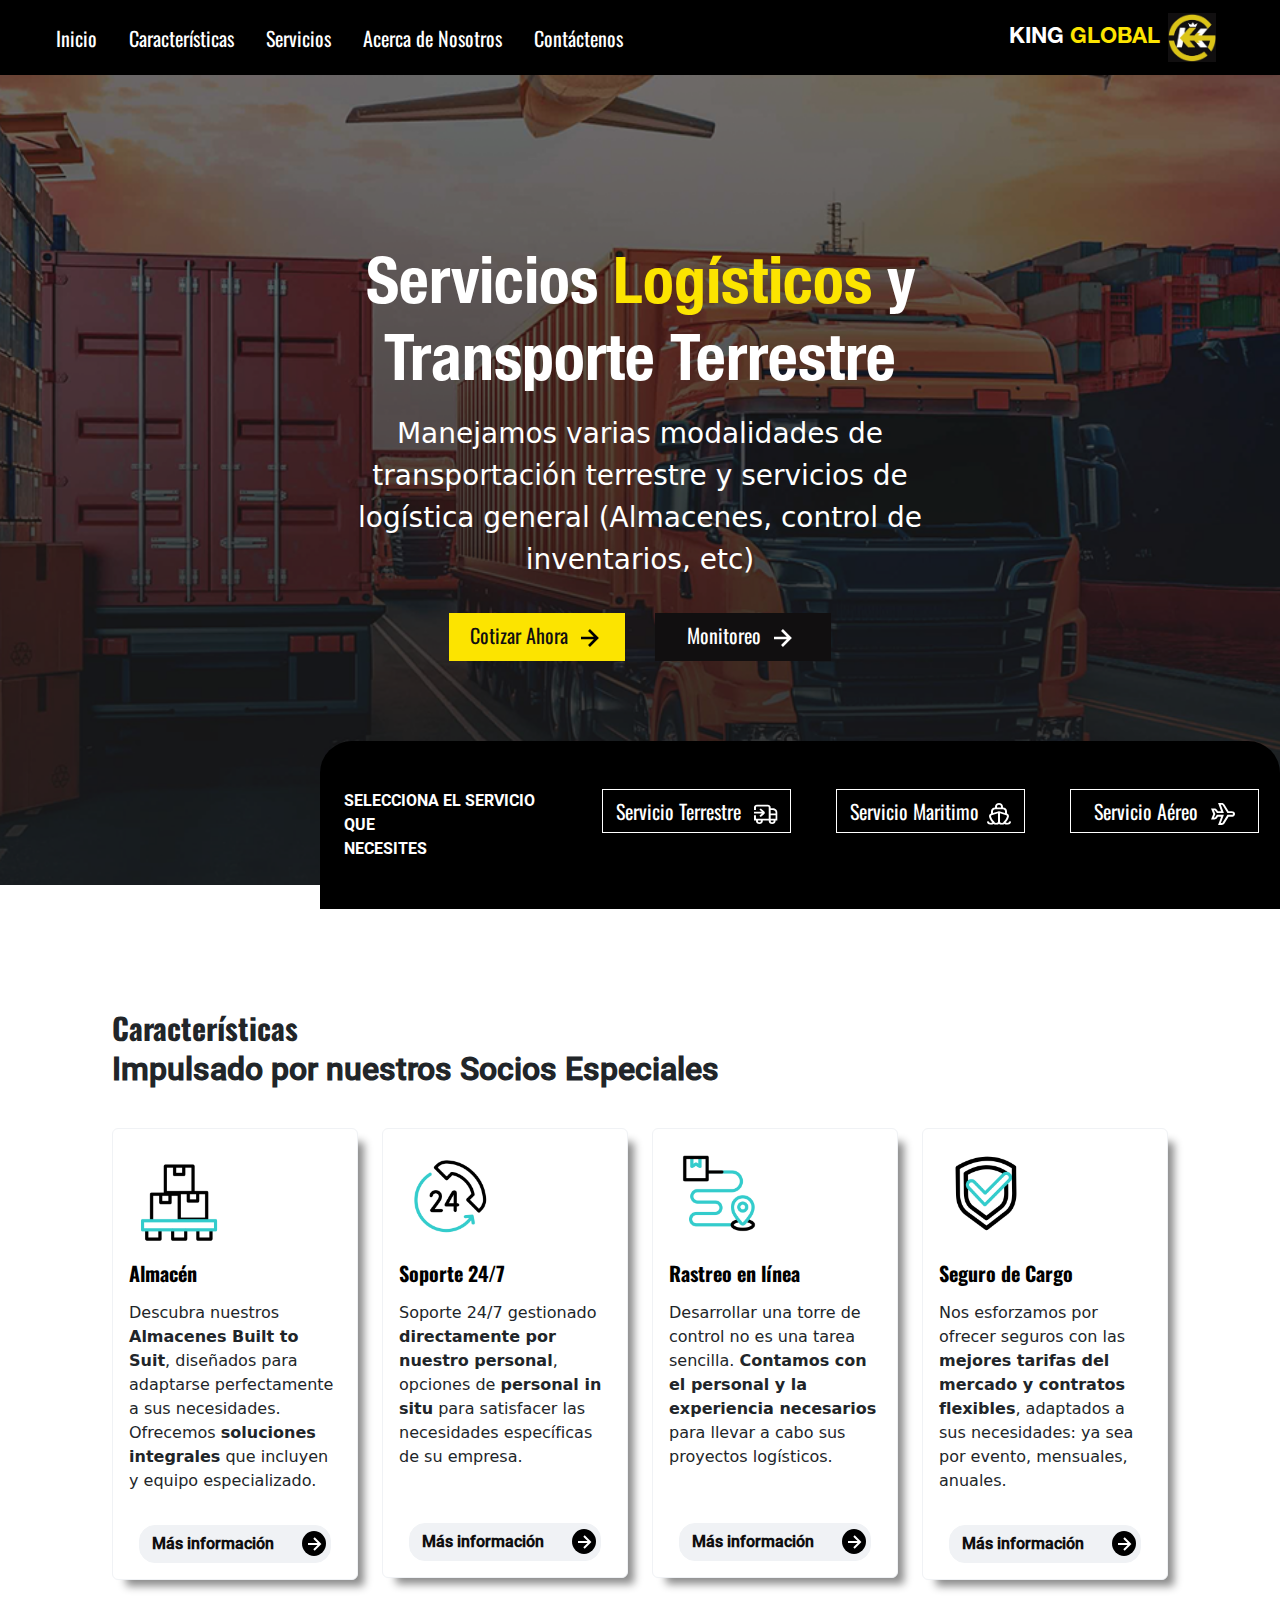
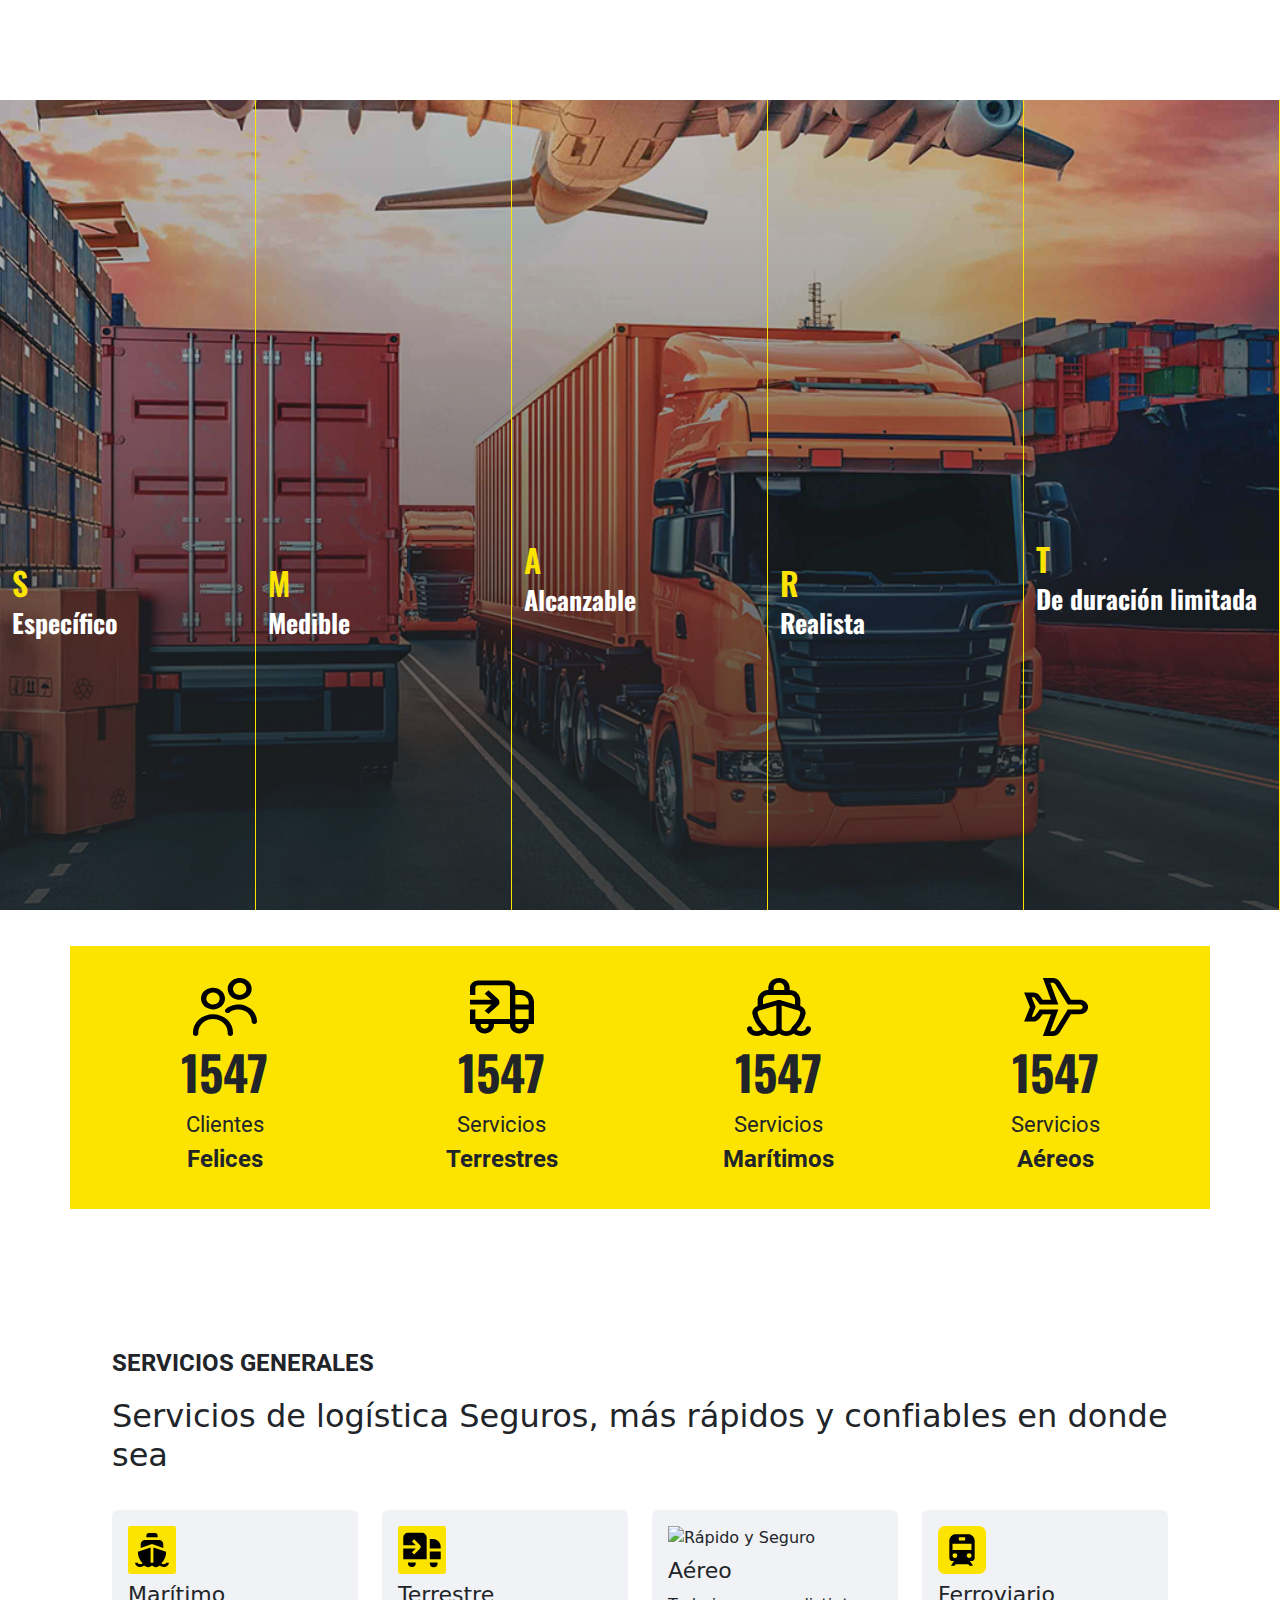
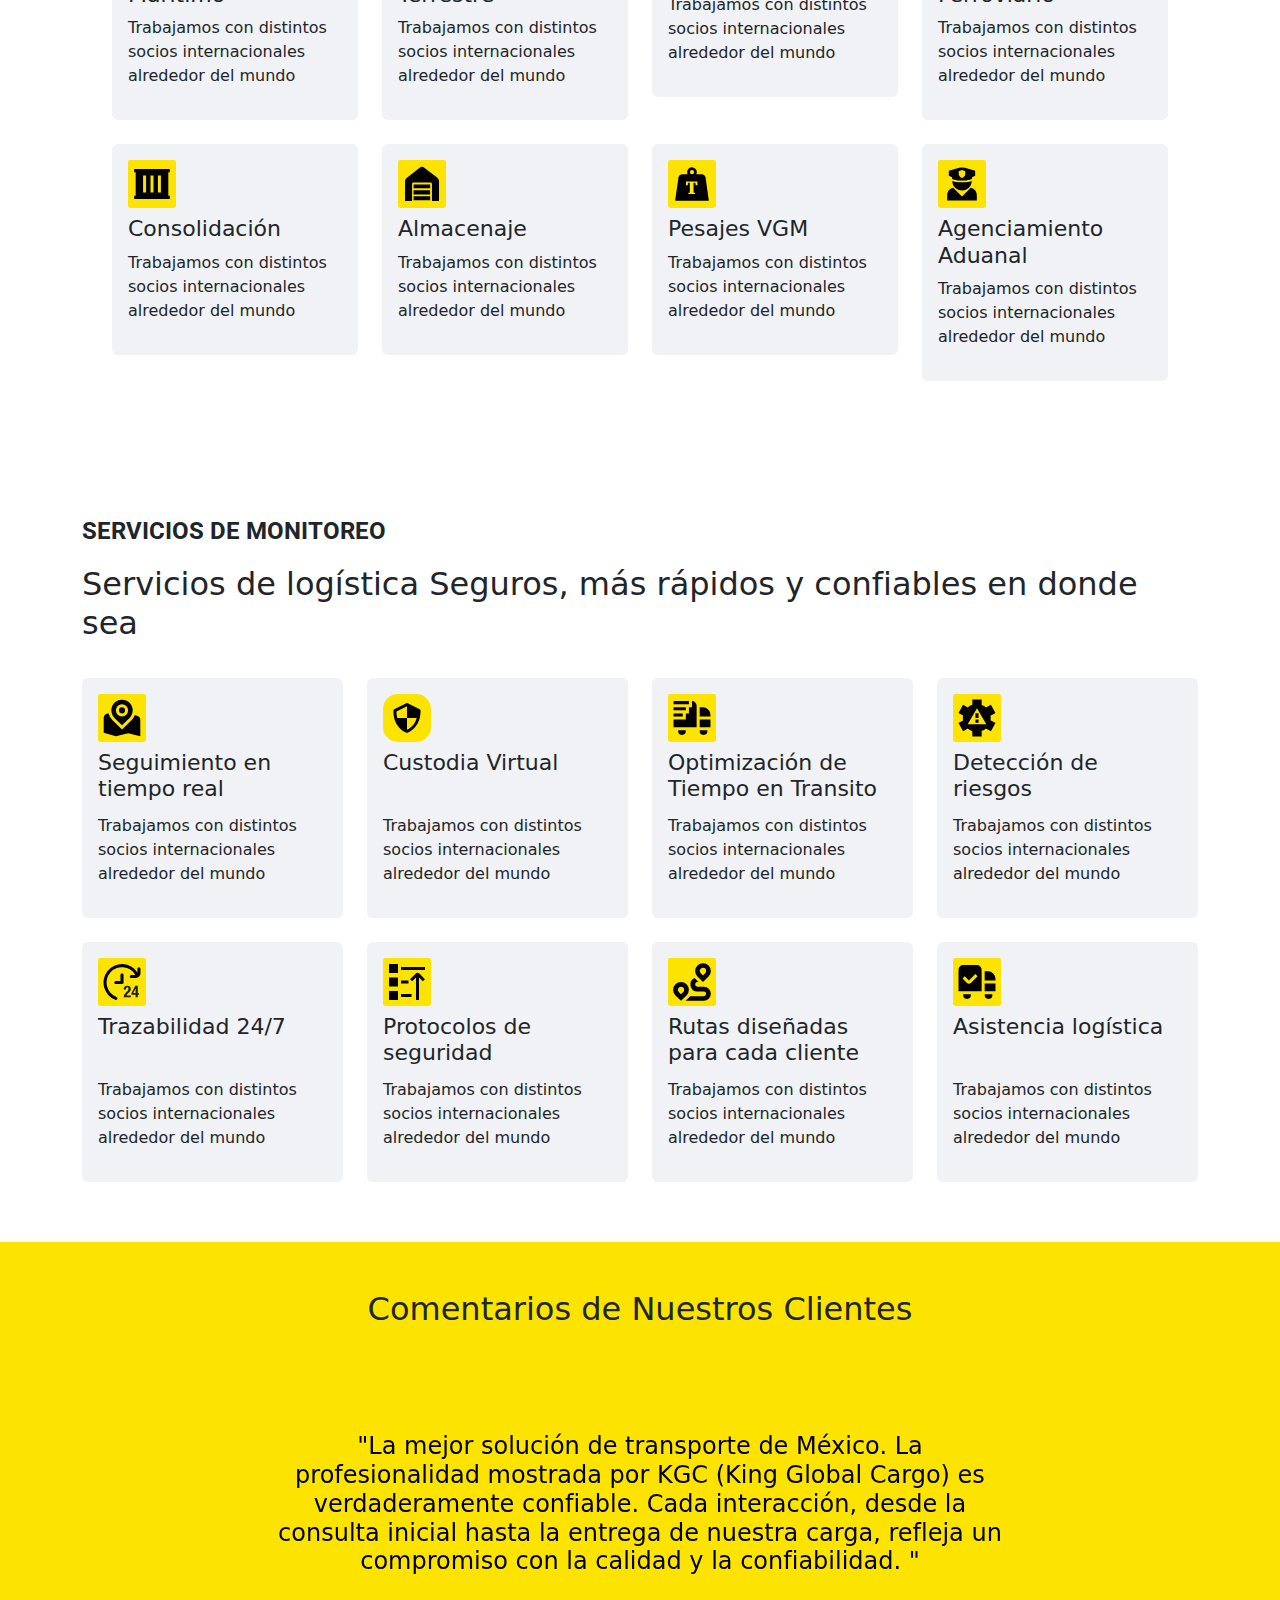
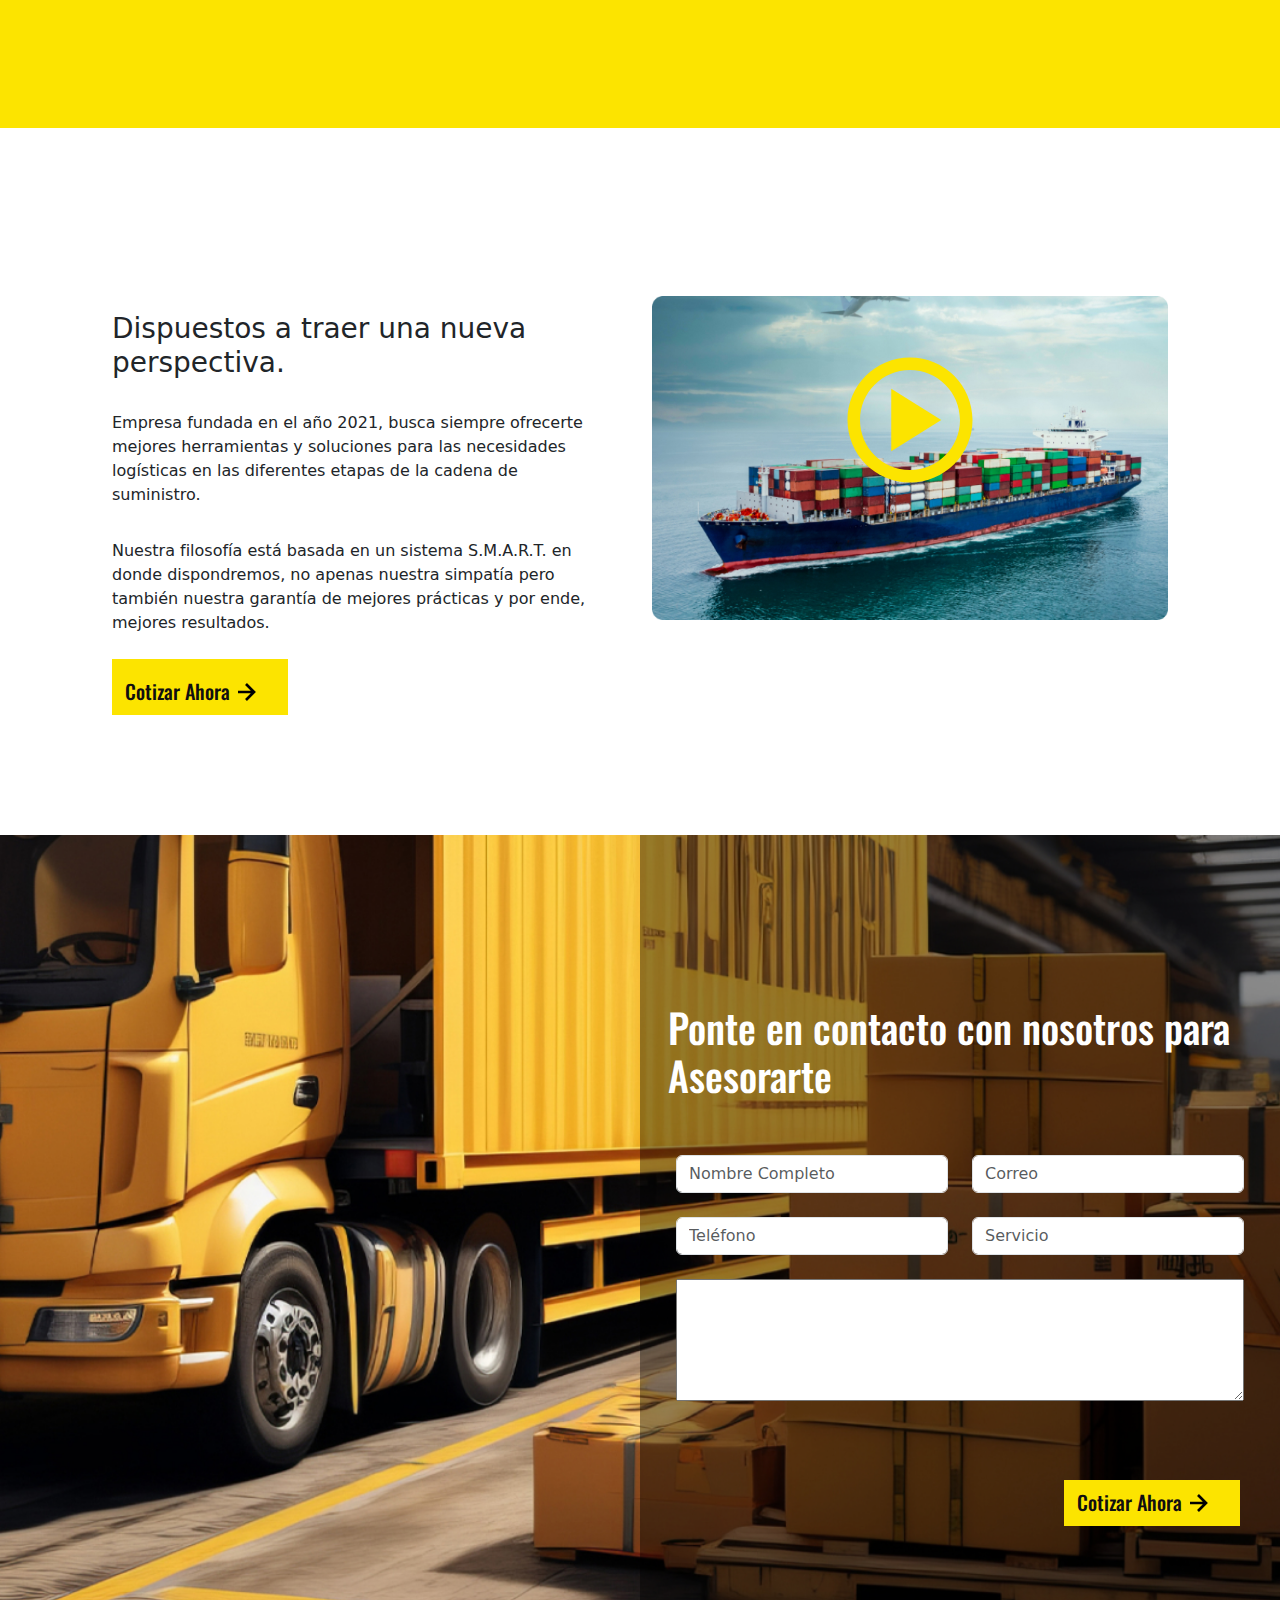
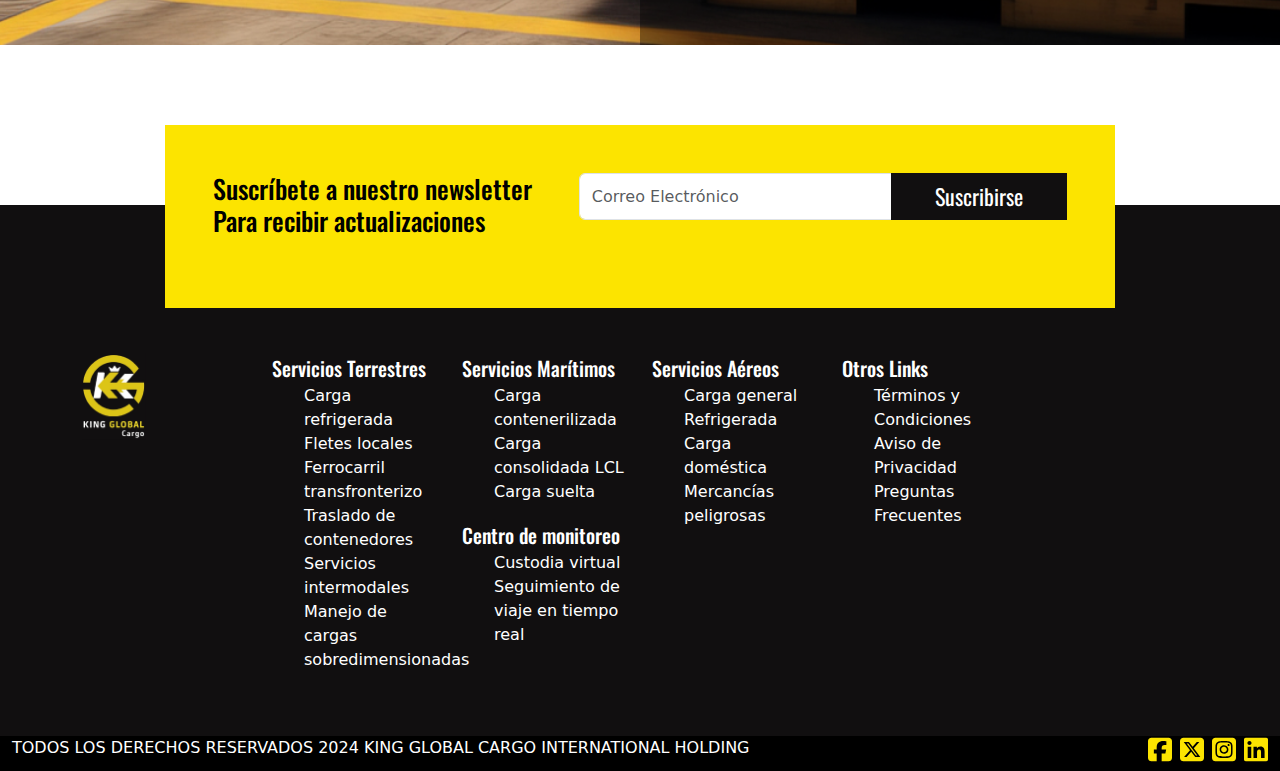
==== commit 316c9597: "cambios del Jueves" ====
--- a/index.htm
+++ b/index.htm
@@ -93,17 +93,17 @@
                             </div>
                             <div class="col-3">
                                 <a class="btn bg-primario text-white OswaldRegular fs_20px ms-4 btn-cotizacion"
-                                    href="#Formulario">Servicio Terrestre <img class="w-32px ps-2"
+                                    href="terrestre.html">Servicio Terrestre <img class="w-32px ps-2"
                                         src="img/icons/cotizacion/camion.svg" alt="icon_arrow"></a>
                             </div>
                             <div class="col-3">
                                 <a class="btn bg-primario text-white OswaldRegular fs_20px ms-4 btn-cotizacion"
-                                    href="#Formulario">Servicio Maritimo<img class="w-32px ps-2"
+                                    href="maritimo.html">Servicio Maritimo<img class="w-32px ps-2"
                                         src="img/icons/cotizacion/barco.svg" alt="icon_arrow"></a>
                             </div>
                             <div class="col-3">
                                 <a class="btn bg-primario text-white OswaldRegular fs_20px ms-4 btn-cotizacion"
-                                    href="#Formulario">Servicio Aéreo <img class="w-32px ps-2"
+                                    href="aereo.html">Servicio Aéreo <img class="w-32px ps-2"
                                         src="img/icons/cotizacion/avion.svg" alt="icon_arrow"></a>
                             </div>
                         </div>
@@ -234,103 +234,74 @@
                 </div>
             </div>
         </Section>
-
-        <section class="">
-            <div class="container mt-5">
-                <div class="accordion" id="accordionExample">
-                    <!-- Primer ítem del acordeón -->
-                    <div class="accordion-item text-center" style="flex: 2;">
-                        <h2 class="accordion-header" id="headingOne">
-                            <button class="accordion-button flex-column py-3" type="button" data-bs-toggle="collapse"
-                            data-bs-target="#collapseOne" aria-expanded="true" aria-controls="collapseOne" style="background-color: unset;">
-                                <img class="w64px text-center mt-3" src="img/icons/smart/especifico.svg" alt="">
-                                <hr style="">
-                                <h4 class="w-100 text-start pt-2" >Alcanzable</h4>
-                            
-                            </button>
-                        </h2>
-                        <div id="collapseOne" class="accordion-collapse collapse show" aria-labelledby="headingOne"
-                            data-bs-parent="#accordionExample">
-                            <div class="accordion-body py-5">
-                                <p class="RobotoRegular  text-start">Based on the evaluation and examination, our medical team formulates a precise diagnosis and develops.</p>
-                                <ul class="text-start">
-                                    <li>Many years of experience</li>
-                                    <li>24/7 care for mother and baby</li>
-                                    <li>Qualified team of professors</li>
-                                    <li>Modern apparatus</li>
-                                </ul>
-                            </div>
-                        </div>
-                    </div>
-
-                    <!-- Segundo ítem del acordeón -->
-                    <div class="accordion-item">
-                        <h2 class="accordion-header" id="headingTwo">
-                            <button class="accordion-button collapsed" type="button" data-bs-toggle="collapse"
-                                data-bs-target="#collapseTwo" aria-expanded="false" aria-controls="collapseTwo">
-                                <h4>
-                                    Segundo ítem del acordeón
-                                </h4>
-                            </button>
-                        </h2>
-                        <div id="collapseTwo" class="accordion-collapse collapse" aria-labelledby="headingTwo"
-                            data-bs-parent="#accordionExample">
-                            <div class="accordion-body">
-                                Contenido del segundo ítem del acordeón.
-                            </div>
-                        </div>
-                    </div>
-
-                    <!-- Tercer ítem del acordeón -->
-                    <div class="accordion-item">
-                        <h2 class="accordion-header" id="headingThree">
-                            <button class="accordion-button collapsed" type="button" data-bs-toggle="collapse"
-                                data-bs-target="#collapseThree" aria-expanded="false" aria-controls="collapseThree">
-                                Tercer ítem del acordeón
-                            </button>
-                        </h2>
-                        <div id="collapseThree" class="accordion-collapse collapse" aria-labelledby="headingThree"
-                            data-bs-parent="#accordionExample">
-                            <div class="accordion-body">
-                                Contenido del tercer ítem del acordeón.
-                            </div>
-                        </div>
-                    </div>
-
-                    <!-- Cuarto ítem del acordeón -->
-                    <div class="accordion-item">
-                        <h2 class="accordion-header" id="headingFour">
-                            <button class="accordion-button collapsed" type="button" data-bs-toggle="collapse"
-                                data-bs-target="#collapseFour" aria-expanded="false" aria-controls="collapseFour">
-                                Cuarto ítem del acordeón
-                            </button>
-                        </h2>
-                        <div id="collapseFour" class="accordion-collapse collapse" aria-labelledby="headingFour"
-                            data-bs-parent="#accordionExample">
-                            <div class="accordion-body">
-                                Contenido del cuarto ítem del acordeón.
-                            </div>
-                        </div>
-                    </div>
-
-                    <!-- Quinto ítem del acordeón -->
-                    <div class="accordion-item">
-                        <h2 class="accordion-header" id="headingFive">
-                            <button class="accordion-button collapsed" type="button" data-bs-toggle="collapse"
-                                data-bs-target="#collapseFive" aria-expanded="false" aria-controls="collapseFive">
-                                Quinto ítem del acordeón
-                            </button>
-                        </h2>
-                        <div id="collapseFive" class="accordion-collapse collapse" aria-labelledby="headingFive"
-                            data-bs-parent="#accordionExample">
-                            <div class="accordion-body">
-                                Contenido del quinto ítem del acordeón.
-                            </div>
+        
+        <section class="d-none d-lg-block">
+            <div class="bg-tacker">
+                <div class="container-fluid h-100">
+                    <div class="row row-cols-5 h-100">
+                        <div class="col step d-flex flex-column justify-content-end border-smart pb_104px">
+                            <span class="text-secundario OswaldSemi fs_32px">S</span>
+                            <h4 class="text-white OswaldBold fs_26px">Específico </h4>
+                            <p class="text-white hidden-text"> En lugar de establecer un objetivo general como "mejorar la entrega", se especifica claramente qué se quiere lograr y en qué medida.</p>
+                        </div>
+                        <div class="col step d-flex flex-column justify-content-end border-smart pb_80px">
+                            <span class="text-secundario OswaldSemi fs_32px">M</span>
+                            <h4 class="text-white OswaldBold fs_26px">Medible </h4>
+                            <p class="text-white hidden-text">El objetivo se puede cuantificar y evaluar con datos concretos, como la implementación de tecnología de rastreo que permita medir la eficiencia de los procesos de entrega.</p>
+                        </div>
+                        <div class="col step d-flex flex-column justify-content-end border-smart pb_55px">
+                            <span class="text-secundario OswaldSemi fs_32px">A</span>
+                            <h4 class="text-white OswaldBold fs_26px">Alcanzable </h4>
+                            <p class="text-white hidden-text">Se establece un objetivo que es realista y alcanzable con los recursos y capacidades disponibles, como la formación del personal en métodos probados para mejorar la eficiencia de las rutas de entrega.</p>
+                        </div>
+                        <div class="col step d-flex flex-column justify-content-end border-smart pb_80px">
+                            <span class="text-secundario OswaldSemi fs_32px">R</span>
+                            <h4 class="text-white OswaldBold fs_26px">Realista </h4>
+                            <p class="text-white hidden-text">El objetivo está alineado con las metas generales de la empresa, como la sostenibilidad ambiental, lo que lo hace relevante para la estrategia empresarial a largo plazo.</p>
+                        </div>
+                        <div class="col step d-flex flex-column justify-content-end border-smart pb_80px">
+                            <span class="text-secundario OswaldSemi fs_32px">T</span>
+                            <h4 class="text-white OswaldBold fs_26px">De duración limitada</h4>
+                            <p class="text-white hidden-text">Establece un plazo específico para lograr el objetivo, lo que proporciona un sentido de urgencia y define claramente el marco temporal para la implementación y medición del progreso.</p>
                         </div>
                     </div>
                 </div>
             </div>
         </section>
+
+        <Section class="d-lg-none ">
+            <div class="bg-tacker">
+                <div class="container-fluid bg-blackout">
+                    <div class="row p-3">
+                        <div class="col-12 pt-3">
+                            <img class="w-32px" src="img/icons/smart/S.svg" alt="">
+                            <span class="text-white OswaldBold fs_20px ps-2">Específico</span>
+                            <p class="text-white pt-3" >En lugar de establecer un objetivo general como "mejorar la entrega", se especifica claramente qué se quiere lograr y en qué medida.</p>
+                        </div>
+                        <div class="col-12 pt-3">
+                            <img class="w-32px" src="img/icons/smart/M.svg" alt="">
+                            <span class="text-white OswaldBold fs_20px ps-2">Medible </span>
+                            <p class="text-white pt-3" >El objetivo se puede cuantificar y evaluar con datos concretos, como la implementación de tecnología de rastreo que permita medir la eficiencia de los procesos de entrega.</p>
+                        </div>
+                        <div class="col-12 pt-3">
+                            <img class="w-32px" src="img/icons/smart/A.svg" alt="">
+                            <span class="text-white OswaldBold fs_20px ps-2">Alcanzable</span>
+                            <p class="text-white pt-3">Se establece un objetivo que es realista y alcanzable con los recursos y capacidades disponibles, como la formación del personal en métodos probados para mejorar la eficiencia de las rutas de entrega.</p>
+                        </div>
+                        <div class="col-12 pt-3">
+                            <img class="w-32px" src="img/icons/smart/R.svg" alt="">
+                            <span class="text-white OswaldBold fs_20px ps-2">Realista</span>
+                            <p class="text-white pt-3">El objetivo está alineado con las metas generales de la empresa, como la sostenibilidad ambiental, lo que lo hace relevante para la estrategia empresarial a largo plazo.</p>
+                        </div>
+                        <div class="col-12 pt-3">
+                            <img class="w-32px" src="img/icons/smart/T.svg" alt="">
+                            <span class="text-white OswaldBold fs_20px ps-2">De duración limitada</span>
+                            <p class="text-white pt-3">Establece un plazo específico para lograr el objetivo, lo que proporciona un sentido de urgencia y define claramente el marco temporal para la implementación y medición del progreso.</p>
+                        </div>
+                    </div>
+                </div>
+            </div>
+        </Section>
 
         <section class="py-3">
             <div class="container">
@@ -373,6 +344,7 @@
 
         <section id="Servicios" class="seccion">
             <div class="container">
+                <span class="RobotoBold fs_24px text-uppercase">Servicios Generales</span>
                 <h2 class="py-3 ">Servicios de logística Seguros, más rápidos y confiables en donde sea</h2>
                 <div class="row">
                     <div class="col-12 col-md-6 col-xl-3 p-1">
@@ -396,9 +368,9 @@
                     <div class="col-12 col-md-6 col-xl-3 p-1">
                         <div class="card bg-slave border-0 p-3 m-2">
                             <div class="icon-cont">
-                                <img class="w-48px" src="img/icons/Aereo.svg" alt="Rápido y Seguro">
-                            </div>
-                            <h3 class="fs_22px pt-2">Aereo</h3>
+                                <img class="w-48px" src="img/icons/aereo.svg" alt="Rápido y Seguro">
+                            </div>
+                            <h3 class="fs_22px pt-2">Aéreo</h3>
                             <p>Trabajamos con distintos socios internacionales alrededor del mundo</p>
                         </div>
                     </div>
@@ -446,6 +418,88 @@
                                 <img class="w-48px" src="img/icons/aduanas.svg" alt="Custodia virtual">
                             </div>
                             <h3 class="fs_22px pt-2">Agenciamiento Aduanal</h3>
+                            <p>Trabajamos con distintos socios internacionales alrededor del mundo</p>
+                        </div>
+                    </div>
+                </div>
+            </div>
+        </section>
+        <section id="Servicios Monitoreo" class="mb-5">
+            <div class="container">
+                <span class="RobotoBold fs_24px text-uppercase">Servicios de Monitoreo</span>
+                <h2 class="py-3 ">Servicios de logística Seguros, más rápidos y confiables en donde sea</h2>
+                <div class="row">
+                    <div class="col-12 col-md-6 col-xl-3 p-1">
+                        <div class="card bg-slave border-0 p-3 m-2">
+                            <div class="icon-cont">
+                                <img class="w-48px" src="img/icons/gps.svg" alt="Servicio Internacional">
+                            </div>
+                            <h3 class="title_servicioMonitoreo fs_22px pt-2">Seguimiento en tiempo real</h3>
+                            <p>Trabajamos con distintos socios internacionales alrededor del mundo</p>
+                        </div>
+                    </div>
+                    <div class="col-12 col-md-6 col-xl-3 p-1">
+                        <div class="card bg-slave border-0 p-3 m-2">
+                            <div class="icon-cont">
+                                <img class="w-48px" src="img/icons/custodia.svg" alt="Soporte 24/7">
+                            </div>
+                            <h3 class="title_servicioMonitoreo fs_22px pt-2">Custodia Virtual</h3>
+                            <p>Trabajamos con distintos socios internacionales alrededor del mundo</p>
+                        </div>
+                    </div>
+                    <div class="col-12 col-md-6 col-xl-3 p-1">
+                        <div class="card bg-slave border-0 p-3 m-2">
+                            <div class="icon-cont">
+                                <img class="w-48px" src="img/icons/rapido.svg" alt="Rápido y Seguro">
+                            </div>
+                            <h3 class="title_servicioMonitoreo fs_22px pt-2">Optimización de Tiempo en Transito</h3>
+                            <p>Trabajamos con distintos socios internacionales alrededor del mundo</p>
+                        </div>
+                    </div>
+                    <div class="col-12 col-md-6 col-xl-3 p-1">
+                        <div class="card bg-slave border-0 p-3 m-2">
+                            <div class="icon-cont">
+                                <img class="w-48px" src="img/icons/riesgos.svg" alt="Almacenaje a nivel nacional">
+                            </div>
+                            <h3 class="title_servicioMonitoreo fs_22px pt-2">Detección de riesgos</h3>
+                            <p>Trabajamos con distintos socios internacionales alrededor del mundo</p>
+                        </div>
+                    </div>
+                    <div class="col-12 col-md-6 col-xl-3 p-1">
+                        <div class="card bg-slave border-0 p-3 m-2">
+                            <div class="icon-cont">
+                                <img class="w-48px" src="img/icons/24-7.svg"
+                                    alt="Optimización de tiempos en transito">
+                            </div>
+                            <h3 class="title_servicioMonitoreo fs_22px pt-2">Trazabilidad 24/7</h3>
+                            <p>Trabajamos con distintos socios internacionales alrededor del mundo</p>
+                        </div>
+                    </div>
+                    <div class="col-12 col-md-6 col-xl-3 p-1">
+                        <div class="card bg-slave border-0 p-3 m-2">
+                            <div class="icon-cont">
+                                <img class="w-48px" src="img/icons/protocolos.svg" alt="Custodia virtual">
+                            </div>
+                            <h3 class="title_servicioMonitoreo fs_22px pt-2">Protocolos de seguridad</h3>
+                            <p>Trabajamos con distintos socios internacionales alrededor del mundo</p>
+                        </div>
+                    </div>
+                    <div class="col-12 col-md-6 col-xl-3 p-1">
+                        <div class="card bg-slave border-0 p-3 m-2">
+                            <div class="icon-cont">
+                                <img class="w-48px" src="img/icons/ruta.svg"
+                                    alt="Optimización de tiempos en transito">
+                            </div>
+                            <h3 class="title_servicioMonitoreo fs_22px pt-2">Rutas diseñadas para cada cliente</h3>
+                            <p>Trabajamos con distintos socios internacionales alrededor del mundo</p>
+                        </div>
+                    </div>
+                    <div class="col-12 col-md-6 col-xl-3 p-1">
+                        <div class="card bg-slave border-0 p-3 m-2">
+                            <div class="icon-cont">
+                                <img class="w-48px" src="img/icons/asistencia.svg" alt="Custodia virtual">
+                            </div>
+                            <h3 class="title_servicioMonitoreo fs_22px pt-2">Asistencia logística</h3>
                             <p>Trabajamos con distintos socios internacionales alrededor del mundo</p>
                         </div>
                     </div>
@@ -738,32 +792,7 @@
             </div>
         </footer>
     </main>
-    <style>
-        /* Estilo adicional para el acordeón */
-        .accordion {
-          display: flex;
-          flex-wrap: nowrap; /* Evita el ajuste de línea */
-          overflow-x: auto; /* Permite desplazamiento horizontal en dispositivos pequeños */
-          gap: 1rem; /* Espacio entre ítems */
-        }
-        .accordion-item {
-          flex: 0 0 auto; /* Evita que los ítems se expandan */
-          background-color: #f8f9fa;
-          border: 1px solid #e9ecef;
-          border-radius: 0.25rem;
-          width: 200px; /* Ancho fijo de cada ítem */
-        }
-        .accordion-button {
-          text-align: left;
-          width: 100%;
-        }
-        .accordion-collapse {
-          display: none;
-        }
-        .accordion-collapse.show {
-          display: block;
-        }
-      </style>
+   
     <script src="js/video.js"></script>
     <script src="https://cdn.jsdelivr.net/npm/bootstrap@5.3.3/dist/js/bootstrap.bundle.min.js"
         integrity="sha384-YvpcrYf0tY3lHB60NNkmXc5s9fDVZLESaAA55NDzOxhy9GkcIdslK1eN7N6jIeHz" crossorigin="anonymous">
--- a/css/style.css
+++ b/css/style.css
@@ -362,17 +362,42 @@
     background-color: wheat
 }
 
-.bg-hero {
-    background-image: url(../img/bg/bg-smart.png);
-    height: 90vh; 
+.bg-hero,
+.bg-maritimo,
+.bg-aereo,
+.bg-transporte { 
     background-repeat: no-repeat;
     background-size: cover;
     background-position: center center;
     background-attachment: fixed;
 }
+.bg-hero {
+    background-image: url(../img/bg/bg-smart.png);
+    height: 90vh;
+}
+
+.bg-transporte {
+    background-image: url(../img/bg/terrestre.jpeg);
+    height: 90vh; 
+}
+.bg-maritimo {
+    background-image: url(../img/bg/buque.jpeg);
+    height: 90vh; 
+}
+.bg-aereo {
+    background-image: url(../img/bg/hero-slider-hero-slider3.jpeg);
+    height: 90vh; 
+}
+
 .bg-blackout{
     background-color: #110f1074;
 }
+
+.bg-tacker {
+    background-image: url(../img/bg/bg-smart.png);
+    height: 90vh
+}
+
 @media(max-width:768px){
     .bg-tacker {
         background-image: url(../img/bg/bg-smart.png);
@@ -380,6 +405,7 @@
     }
     
 }
+
 .bg-contacto {
     background-image: url(../img/bg/bg-contacto.jpg);
     height: 90vh
@@ -471,6 +497,25 @@
     color: #fff;
     border-radius: 0;
 }
+.btn-cotizacion_active{
+    background-color: var(--secundario);
+    border: 1px solid;
+    border-color: #000 !important;
+    width: 90%;
+    transition: all ease-in .3s;
+    color: #000 !important;
+    border-radius: 0;
+}
+.btn-cotizacion_active:hover{
+    background-color: #000;
+    border: 1px solid;
+    border-color: #fff !important;
+    width: 90%;
+    transition: all ease-in .3s;
+    color: #fff !important;
+    border-radius: 0;
+}
+
 .btn-cotizacion:hover{
     color: #000 !important;
     background-color: var(--secundario);
@@ -478,6 +523,7 @@
     width: 90%;
 }
 
+
 .btn-cotizacion img{
     transition: all ease-in .3s;
 
@@ -486,7 +532,15 @@
     filter: invert(1);
 
 }
-
+.btn-cotizacion_active img{
+    filter: invert(1);
+    transition: all ease-in .3s;
+
+}
+.btn-cotizacion_active:hover img{
+    filter: unset;
+
+}
 
 .step {
     border-right: 1px solid var(--secundario);
@@ -599,7 +653,7 @@
 @media(max-width:576px){    
     .play-button {
         top: -100px;
-    }
+    }s
     .play-button img {
         width: 5rem !important;
     }
@@ -615,3 +669,6 @@
     }
 }
 
+.title_servicioMonitoreo{
+    height: 4rem;
+}
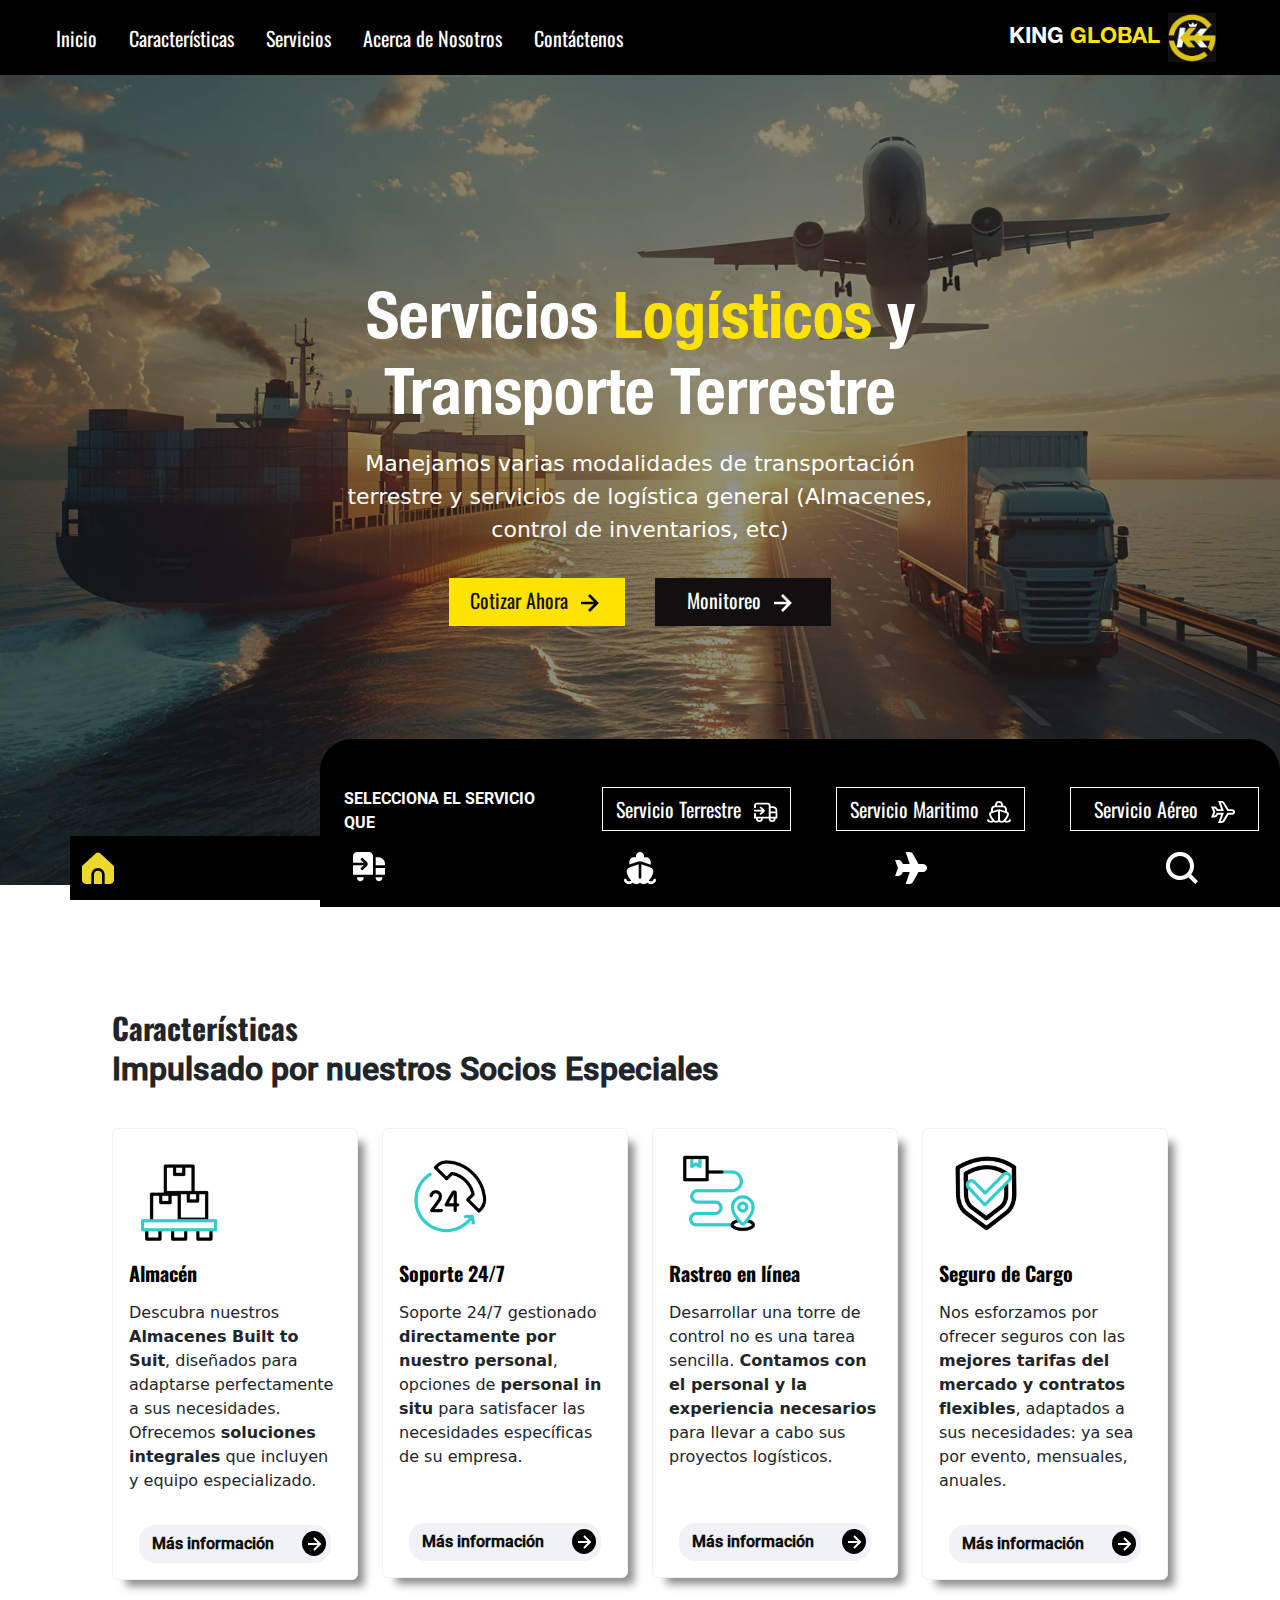
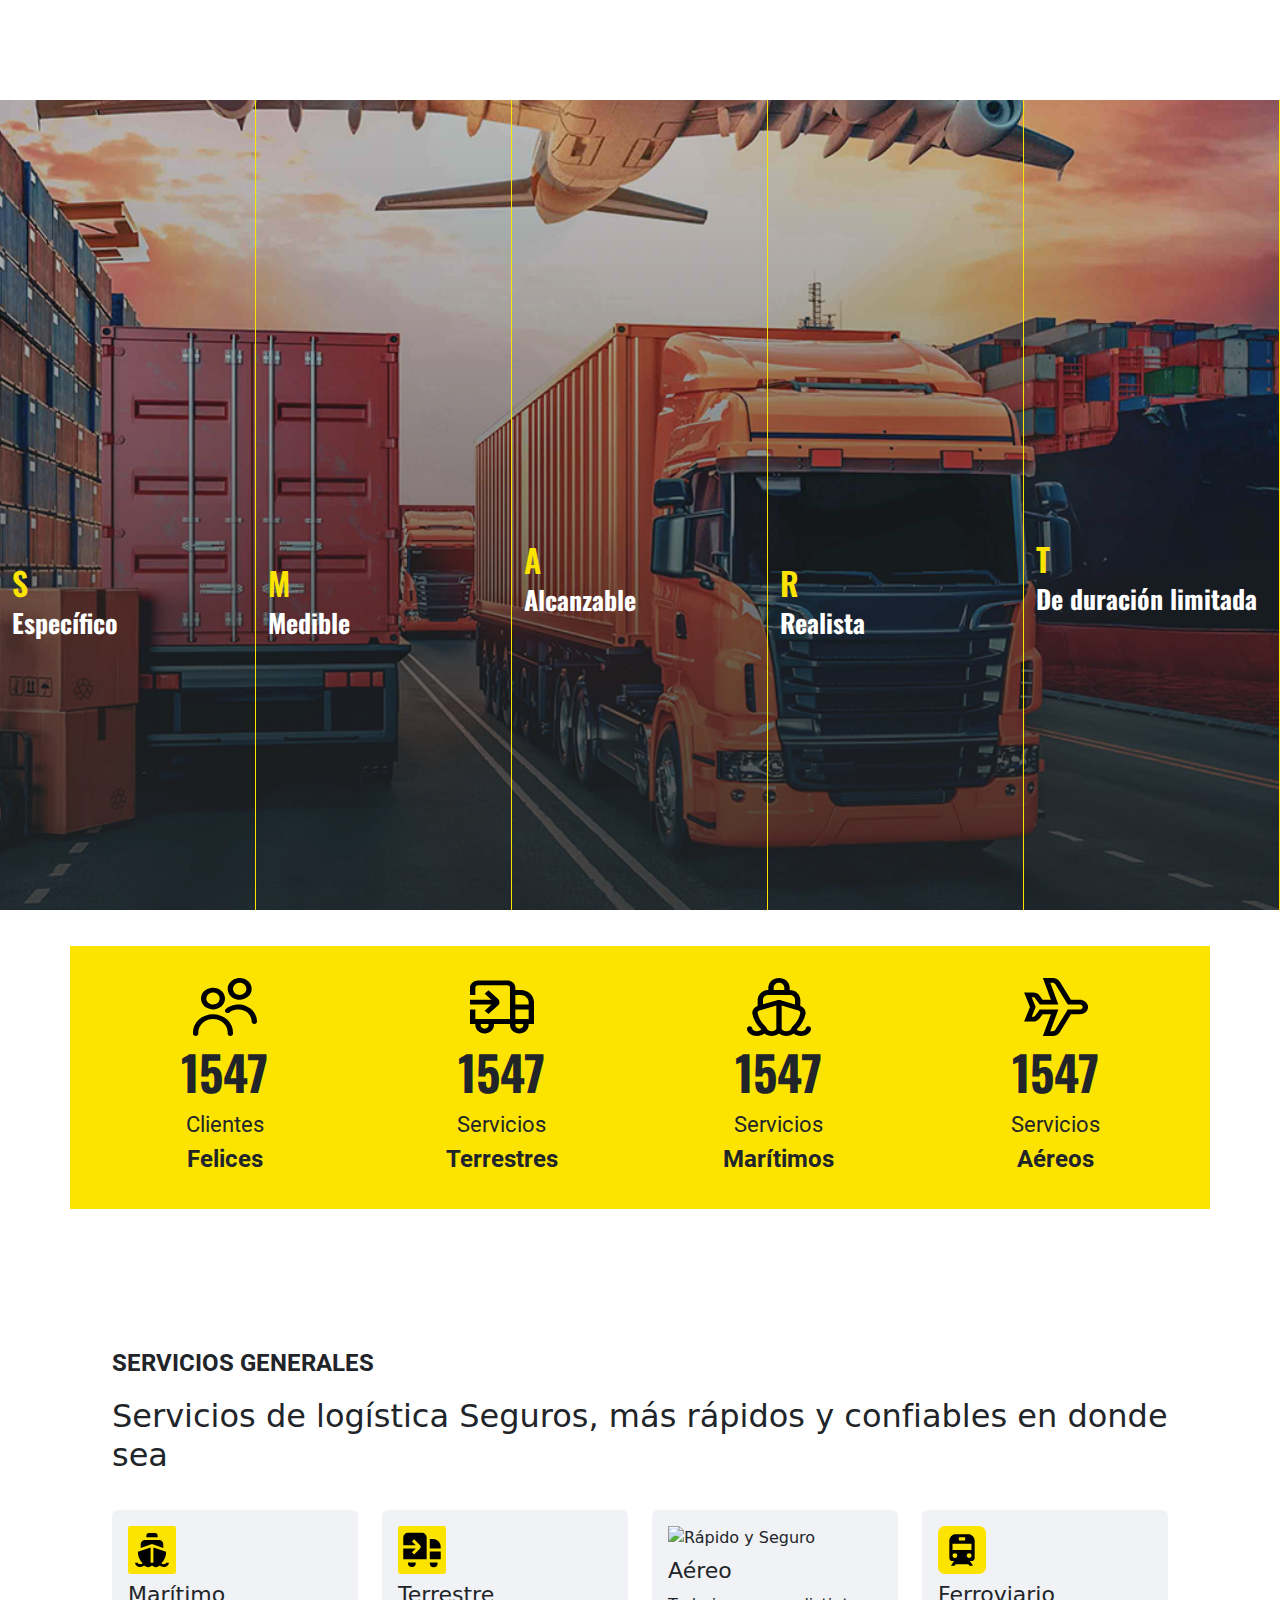
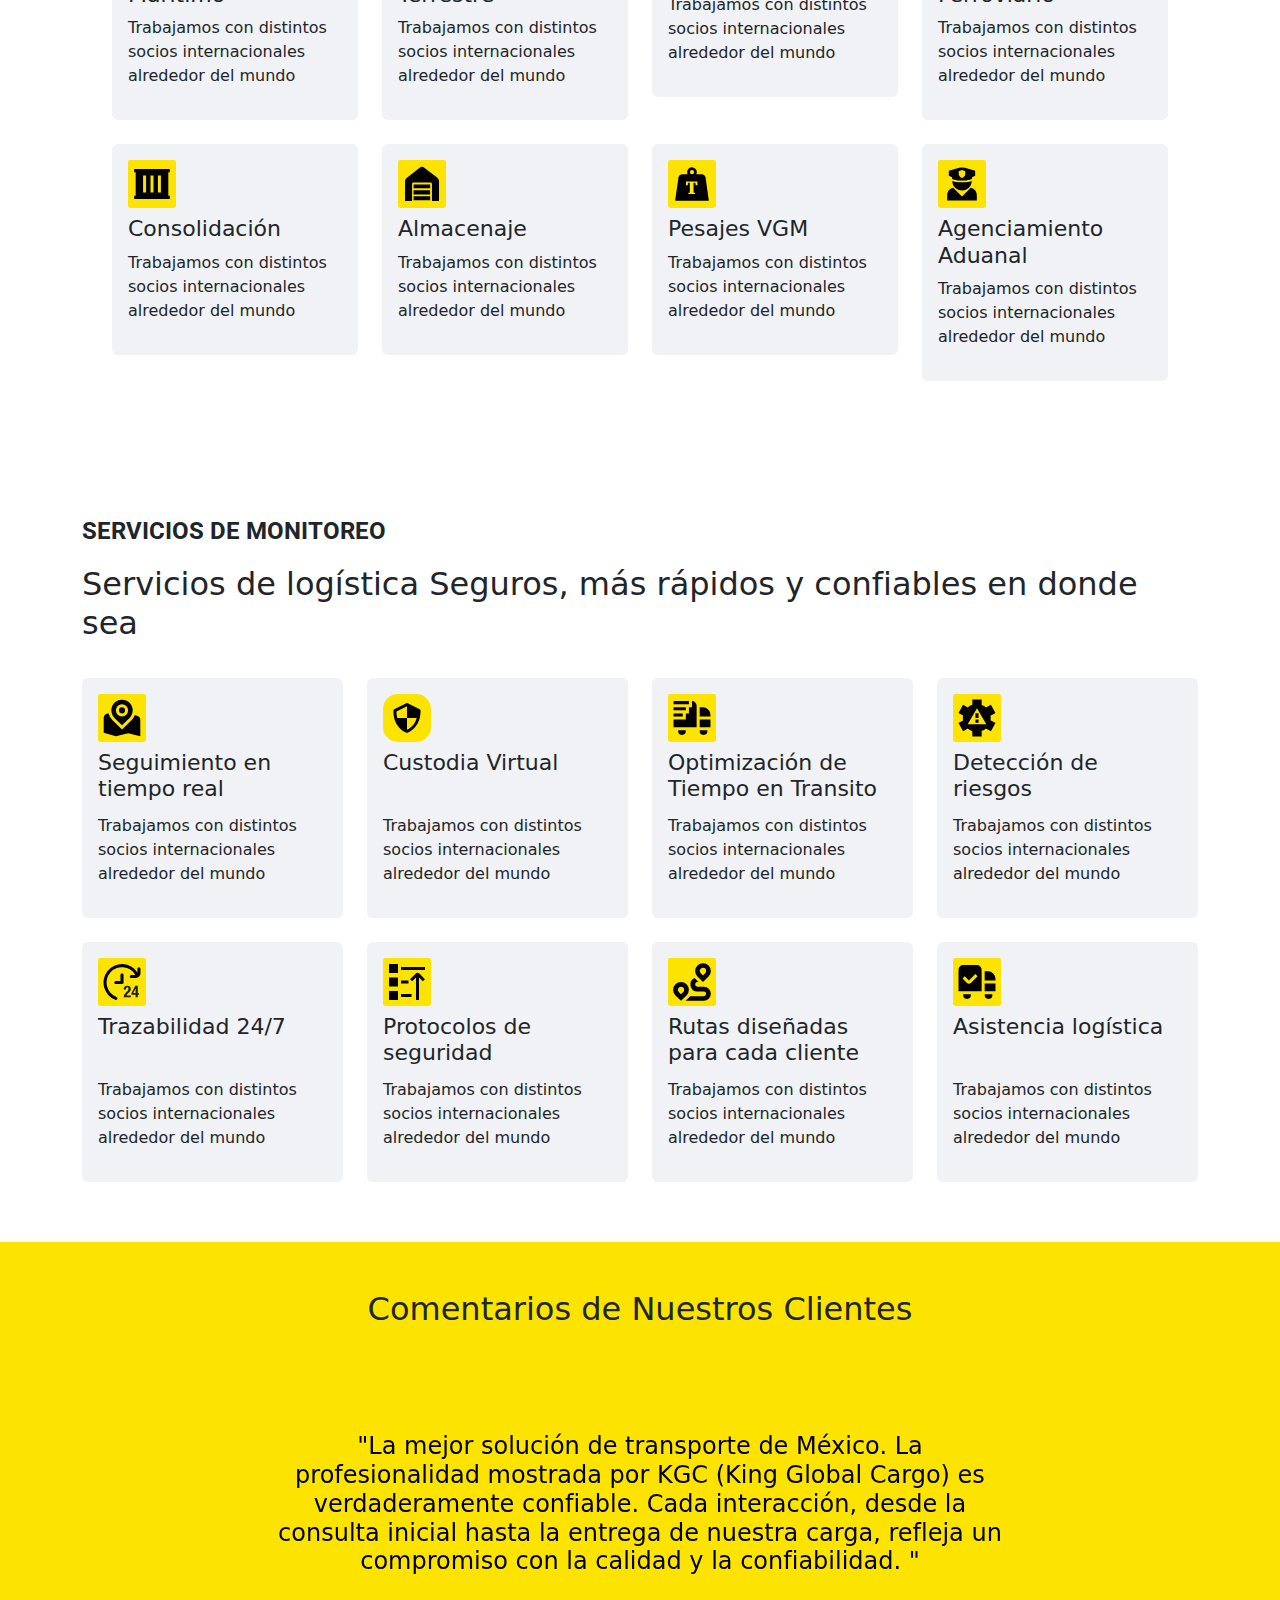
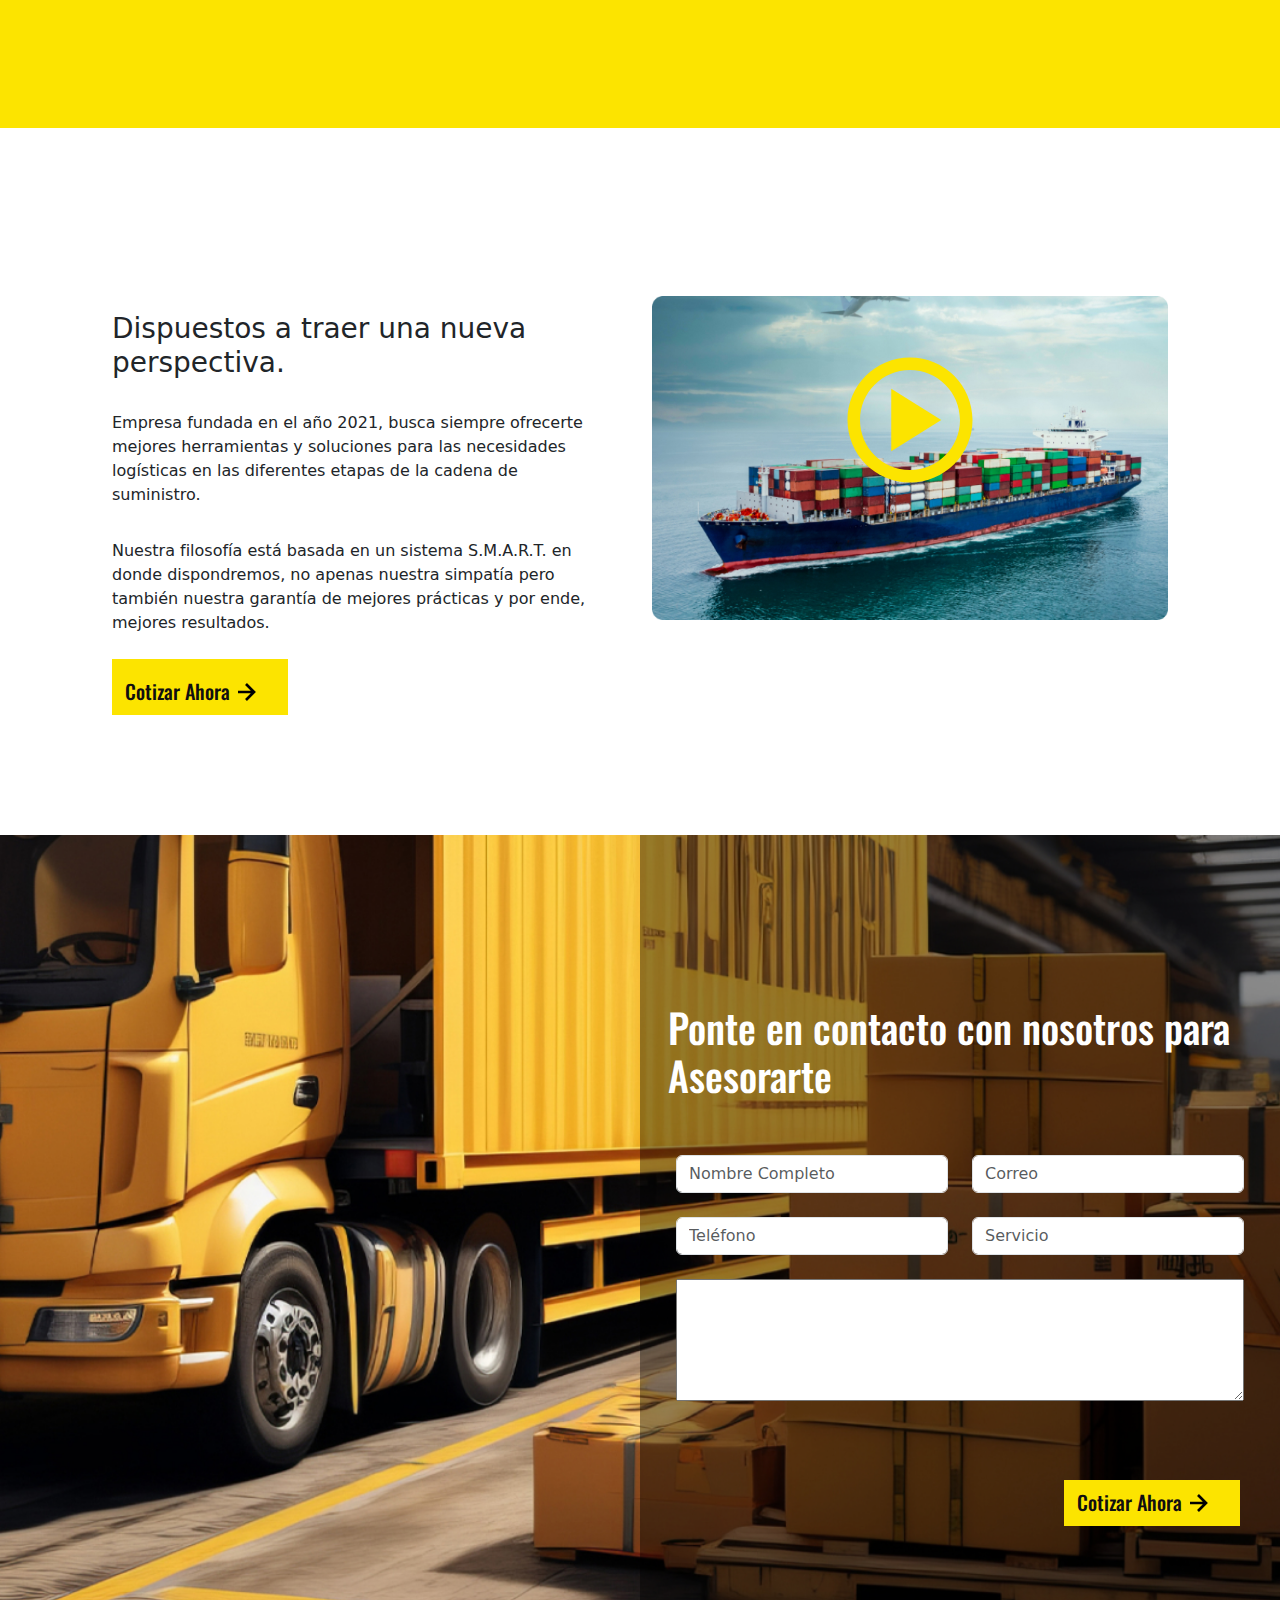
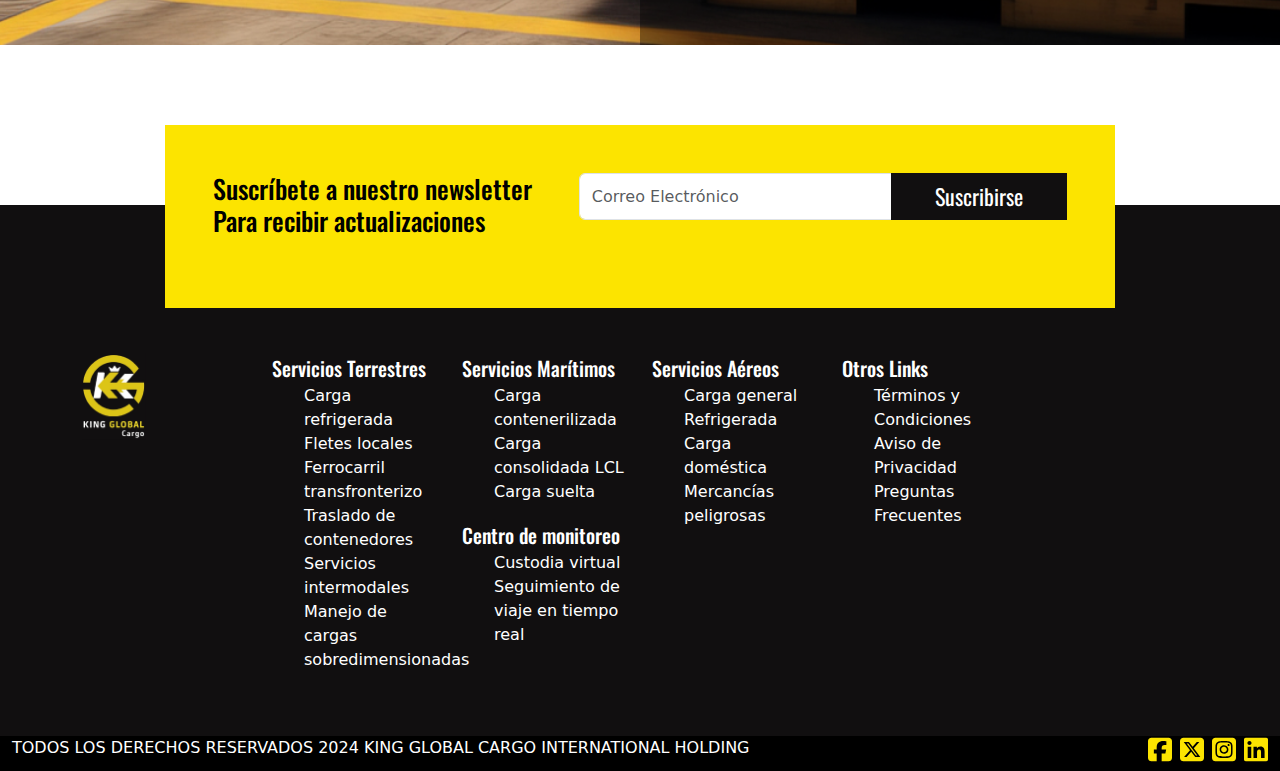
==== commit 7b585201: "cambios de Menu de Barra" ====
--- a/index.htm
+++ b/index.htm
@@ -55,7 +55,7 @@
                 <a class="navbar-brand text-white d-none fs_22px d-lg-block HelveticaBold" href="#"> KING <span
                         class="text-secundario">GLOBAL</span><img class="ms-2 w-48px" src="img/logos/logo_mobile.jpg"
                         alt="icon_arrow"></a>
-
+                        
             </div>
 
         </div>
@@ -67,7 +67,7 @@
                 <h1 class="text-center HelveticaBoldcond fs_64px text-white">Servicios <span
                         class="text-secundario">Logísticos</span> y<br>
                     Transporte Terrestre</h1>
-                <p class="text-white w-50 text-center fs_28px"> Manejamos varias modalidades de transportación terrestre
+                <p class="text-white w-subtitle text-center fs_22px"> Manejamos varias modalidades de transportación terrestre
                     y servicios de logística general (Almacenes, control de inventarios, etc)</p>
                 <div class="mt-3">
                     <a class="btn btn-primary bg-secundario text-black OswaldRegular fs_20px "
@@ -82,26 +82,26 @@
     </div>
 
     <div class="position-relative">
-        <div class="position-absolute w-100" style="top: -9rem;">
+        <div class="position-absolute w-100 top-box">
             <div class="container-fluid">
                 <div class="row  justify-content-end">
-                    <div class="col-9 bg-primario py-5 px-4" style="border-radius: 2rem 2rem 0 0;">
+                    <div class="col-12 col-lg-9 bg-primario py-5 px-4" style="border-radius: 2rem 2rem 0 0;">
                         <div class="row">
-                            <div class="col-3">
+                            <div class="col-12 col-lg-3">
                                 <span class="RobotoBold fs_18px text-white">SELECCIONA EL SERVICIO QUE <br>NECESITES
                                 </span>
                             </div>
-                            <div class="col-3">
+                            <div class="col-12 col-lg-3">
                                 <a class="btn bg-primario text-white OswaldRegular fs_20px ms-4 btn-cotizacion"
                                     href="terrestre.html">Servicio Terrestre <img class="w-32px ps-2"
                                         src="img/icons/cotizacion/camion.svg" alt="icon_arrow"></a>
                             </div>
-                            <div class="col-3">
+                            <div class="col-12 col-lg-3">
                                 <a class="btn bg-primario text-white OswaldRegular fs_20px ms-4 btn-cotizacion"
                                     href="maritimo.html">Servicio Maritimo<img class="w-32px ps-2"
                                         src="img/icons/cotizacion/barco.svg" alt="icon_arrow"></a>
                             </div>
-                            <div class="col-3">
+                            <div class="col-12 col-lg-3">
                                 <a class="btn bg-primario text-white OswaldRegular fs_20px ms-4 btn-cotizacion"
                                     href="aereo.html">Servicio Aéreo <img class="w-32px ps-2"
                                         src="img/icons/cotizacion/avion.svg" alt="icon_arrow"></a>
@@ -115,6 +115,7 @@
 
 
     <main id="Caracteristicas" class="d-block">
+
         <section class="seccion">
             <div class="container">
                 <span class="OswaldBold fs_30px">Características</span>
@@ -306,7 +307,7 @@
         <section class="py-3">
             <div class="container">
                 <div class="row bg-secundario p_indicadores">
-                    <div class="col-12 col-sm-6 col-xl-3 text-center">
+                    <div class="col-6 col-sm-6 col-xl-3 pt-5 pt-lg-0 text-center">
                         <img class="w64px" src="img/icons/indicadores/usuarios.svg" alt="">
                         <div class="num">
                             <span class="fs_48px OswaldBold">1547</span>
@@ -314,7 +315,7 @@
                         <span class="RobotoRegular fs_22px">Clientes <br><span class="RobotoBold fs_24px">
                                 Felices</span></span>
                     </div>
-                    <div class="col-12 col-sm-6 col-xl-3 text-center">
+                    <div class="col-6 col-sm-6 col-xl-3 pt-5 pt-lg-0 text-center">
                         <img class="w64px" src="img/icons/indicadores/camion.svg" alt="">
                         <div class="num">
                             <span class="fs_48px OswaldBold">1547</span>
@@ -322,7 +323,7 @@
                         <span class="RobotoRegular fs_22px">Servicios<br><span class="RobotoBold fs_24px">
                                 Terrestres</span></span>
                     </div>
-                    <div class="col-12 col-sm-6 col-xl-3 text-center">
+                    <div class="col-6 col-sm-6 col-xl-3 pt-5 pt-lg-0 text-center">
                         <img class="w64px" src="img/icons/indicadores/barco.svg" alt="">
                         <div class="num">
                             <span class="fs_48px OswaldBold">1547</span>
@@ -330,7 +331,7 @@
                         <span class="RobotoRegular fs_22px">Servicios <br><span class="RobotoBold fs_24px">
                                 Marítimos</span></span>
                     </div>
-                    <div class="col-12 col-sm-6 col-xl-3 text-center">
+                    <div class="col-6 col-sm-6 col-xl-3 pt-5 pt-lg-0 text-center">
                         <img class="w64px" src="img/icons/indicadores/avion.svg" alt="">
                         <div class="num">
                             <span class="fs_48px OswaldBold">1547</span>
@@ -424,6 +425,7 @@
                 </div>
             </div>
         </section>
+
         <section id="Servicios Monitoreo" class="mb-5">
             <div class="container">
                 <span class="RobotoBold fs_24px text-uppercase">Servicios de Monitoreo</span>
@@ -672,127 +674,146 @@
                 </div>
             </div>
         </section>
-
-        <footer>
-            <div class="newsletter">
-                <div class="container">
-                    <div class="row justify-content-center position-relative">
-                        <div class="col-12 col-lg-10 bg-secundario p-5 position-absolute t-80px">
-                            <div class="row">
-                                <div class="col-12 col-lg-5 pb-3">
-                                    <h3 class="text-primario fs_26px OswaldMedium text-center text-lg-start">Suscríbete
-                                        a nuestro newsletter <br> Para recibir actualizaciones</h3>
-                                </div>
-                                <div class="col-12 col-lg-7">
-                                    <div class="input-group mb-3">
-                                        <input type="text" class="form-control" placeholder="Correo Electrónico"
-                                            aria-label="Recipient's username" aria-describedby="button-addon2">
-                                        <button class="btn btn-secondary fs_22px OswaldRegular px-3 btn_sub"
-                                            type="button" id="button-addon2">Suscribirse</button>
-                                    </div>
-                                </div>
-                            </div>
-                        </div>
-                    </div>
-                </div>
-            </div>
-            <div class="bg-footer py-5">
-                <div class="container pt_100px">
-                    <div class="row">
-                        <div class="col-12 col-lg-2">
-                            <img class="w64px" src="img/logos/logo_kgcih.jpg"
-                                alt="icono de King Global Cargo Internacional Holding">
-                        </div>
-                        <div class="col-12 col-sm-6 col-lg-2">
-                            <span class="text-white OswaldMedium fs_20px">Servicios Terrestres</span>
-                            <ul class="list-footer text-white">
-                                <li>Carga refrigerada</li>
-                                <li>Fletes locales</li>
-                                <li>Ferrocarril transfronterizo</li>
-                                <li>Traslado de contenedores</li>
-                                <li>Servicios intermodales</li>
-                                <li>Manejo de cargas sobredimensionadas</li>
-                            </ul>
-                        </div>
-                        <div class="col-12 col-sm-6 col-lg-2">
-                            <span class="text-white OswaldMedium fs_20px">Servicios Marítimos</span>
-                            <ul class="list-footer text-white">
-                                <li>Carga contenerilizada</li>
-                                <li>Carga consolidada LCL</li>
-                                <li>Carga suelta</li>
-                            </ul>
-                            <span class="text-white OswaldMedium fs_20px">Centro de monitoreo</span>
-                            <ul class="list-footer text-white">
-                                <li>Custodia virtual</li>
-                                <li>Seguimiento de viaje en tiempo real</li>
-                            </ul>
-                        </div>
-                        <div class="col-12 col-sm-6 col-lg-2">
-                            <span class="text-white OswaldMedium fs_20px">Servicios Aéreos</span>
-                            <ul class="list-footer text-white">
-                                <li>Carga general</li>
-                                <li>Refrigerada</li>
-                                <li>Carga doméstica</li>
-                                <li>Mercancías peligrosas</li>
-                            </ul>
-                        </div>
-                        <div class="col-12 col-sm-6 col-lg-2">
-                            <span class="text-white OswaldMedium fs_20px">Otros Links </span>
-                            <ul class="list-footer text-white">
-                                <li>Términos y Condiciones </li>
-                                <li>Aviso de Privacidad</li>
-                                <li>Preguntas Frecuentes</li>
-                            </ul>
-                        </div>
-                    </div>
-                </div>
-            </div>
-            <div class="bg-primario">
-                <div class="container-fluid pb-2">
-                    <div class="row justify-content-between">
-                        <div class="col-8 pe-3">
-                            <span class="fs_16px text-white">TODOS LOS DERECHOS RESERVADOS 2024</span>
-                            <span class="fs_16px text-white">KING GLOBAL CARGO INTERNATIONAL HOLDING</span>
-                        </div>
-                        <div class="col-4 d-flex redes-sociales justify-content-end ">
-
-                            <div class="ps-2">
-                                <a id="rs_facebook_footer"
-                                    href="https://www.facebook.com/profile.php?id=100066522117300&mibextid=ZbWKwL"
-                                    target="_blank" rel="nofollow">
-                                    <img class="w-24px" src="img/icons/Facebook.svg" alt="Icono de Facebook">
-                                </a>
-                            </div>
-
-                            <div class="ps-2">
-                                <a id="rs_x_footer"
-                                    href="https://www.facebook.com/profile.php?id=100066522117300&mibextid=ZbWKwL"
-                                    target="_blank" rel="nofollow">
-                                    <img class="w-24px" src="img/icons/x.svg" alt="Icono de Twitter">
-                                </a>
-                            </div>
-
-                            <div class="ps-2">
-                                <a id="rs_instagram_footer"
-                                    href="https://www.facebook.com/profile.php?id=100066522117300&mibextid=ZbWKwL"
-                                    target="_blank" rel="nofollow">
-                                    <img class="w-24px" src="img/icons/instagram.svg" alt="Icono de instagram">
-                                </a>
-                            </div>
-                            <div class="ps-2">
-                                <a id="rs_linkedin_footer"
-                                    href="https://www.facebook.com/profile.php?id=100066522117300&mibextid=ZbWKwL"
-                                    target="_blank" rel="nofollow">
-                                    <img class="w-24px" src="img/icons/linkedin.svg" alt="Icono de linkedin">
-                                </a>
-                            </div>
-                        </div>
-                    </div>
-                </div>
-            </div>
-        </footer>
     </main>
-   
+
+    <div class="container bg-primario fixed-bottom py-3">
+        <div class="d-flex justify-content-between">
+            <a href="index.htm">
+                <img class="w-32px" src="img/icons/nav-bar/active/hogar.svg" alt="">
+            </a>
+            <a href="terrestre.html">
+                <img class="w-32px" src="img/icons/nav-bar/camion.svg" alt="">
+            </a>
+            <a href="maritimo.html">
+                <img class="w-32px" src="img/icons/nav-bar/barco.svg" alt="">
+            </a>
+            <a href="aereo.html">
+                <img class="w-32px" src="img/icons/nav-bar/plano-alt.svg" alt="">
+            </a>
+            <a href="">
+                <img class="w-32px" src="img/icons/nav-bar/lupa.svg" alt="">
+            </a>
+        </div>
+    </div>
+    <footer>
+        <div class="newsletter">
+            <div class="container">
+                <div class="row justify-content-center position-relative">
+                    <div class="col-12 col-lg-10 bg-secundario p-5 position-absolute t-80px">
+                        <div class="row">
+                            <div class="col-12 col-lg-5 pb-3">
+                                <h3 class="text-primario fs_26px OswaldMedium text-center text-lg-start">Suscríbete
+                                    a nuestro newsletter <br> Para recibir actualizaciones</h3>
+                            </div>
+                            <div class="col-12 col-lg-7">
+                                <div class="input-group mb-3">
+                                    <input type="text" class="form-control" placeholder="Correo Electrónico"
+                                        aria-label="Recipient's username" aria-describedby="button-addon2">
+                                    <button class="btn btn-secondary fs_22px OswaldRegular px-3 btn_sub"
+                                        type="button" id="button-addon2">Suscribirse</button>
+                                </div>
+                            </div>
+                        </div>
+                    </div>
+                </div>
+            </div>
+        </div>
+        <div class="bg-footer py-5">
+            <div class="container pt_100px">
+                <div class="row">
+                    <div class="col-12 col-lg-2">
+                        <img class="w64px" src="img/logos/logo_kgcih.jpg"
+                            alt="icono de King Global Cargo Internacional Holding">
+                    </div>
+                    <div class="col-12 col-sm-6 col-lg-2">
+                        <span class="text-white OswaldMedium fs_20px">Servicios Terrestres</span>
+                        <ul class="list-footer text-white">
+                            <li>Carga refrigerada</li>
+                            <li>Fletes locales</li>
+                            <li>Ferrocarril transfronterizo</li>
+                            <li>Traslado de contenedores</li>
+                            <li>Servicios intermodales</li>
+                            <li>Manejo de cargas sobredimensionadas</li>
+                        </ul>
+                    </div>
+                    <div class="col-12 col-sm-6 col-lg-2">
+                        <span class="text-white OswaldMedium fs_20px">Servicios Marítimos</span>
+                        <ul class="list-footer text-white">
+                            <li>Carga contenerilizada</li>
+                            <li>Carga consolidada LCL</li>
+                            <li>Carga suelta</li>
+                        </ul>
+                        <span class="text-white OswaldMedium fs_20px">Centro de monitoreo</span>
+                        <ul class="list-footer text-white">
+                            <li>Custodia virtual</li>
+                            <li>Seguimiento de viaje en tiempo real</li>
+                        </ul>
+                    </div>
+                    <div class="col-12 col-sm-6 col-lg-2">
+                        <span class="text-white OswaldMedium fs_20px">Servicios Aéreos</span>
+                        <ul class="list-footer text-white">
+                            <li>Carga general</li>
+                            <li>Refrigerada</li>
+                            <li>Carga doméstica</li>
+                            <li>Mercancías peligrosas</li>
+                        </ul>
+                    </div>
+                    <div class="col-12 col-sm-6 col-lg-2">
+                        <span class="text-white OswaldMedium fs_20px">Otros Links </span>
+                        <ul class="list-footer text-white">
+                            <li>Términos y Condiciones </li>
+                            <li>Aviso de Privacidad</li>
+                            <li>Preguntas Frecuentes</li>
+                        </ul>
+                    </div>
+                </div>
+            </div>
+        </div>
+        <div class="bg-primario">
+            <div class="container-fluid pb-2">
+                <div class="row justify-content-between">
+                    <div class="col-8 pe-3">
+                        <span class="fs_16px text-white">TODOS LOS DERECHOS RESERVADOS 2024</span>
+                        <span class="fs_16px text-white">KING GLOBAL CARGO INTERNATIONAL HOLDING</span>
+                    </div>
+                    <div class="col-4 d-flex redes-sociales justify-content-end ">
+
+                        <div class="ps-2">
+                            <a id="rs_facebook_footer"
+                                href="https://www.facebook.com/profile.php?id=100066522117300&mibextid=ZbWKwL"
+                                target="_blank" rel="nofollow">
+                                <img class="w-24px" src="img/icons/Facebook.svg" alt="Icono de Facebook">
+                            </a>
+                        </div>
+
+                        <div class="ps-2">
+                            <a id="rs_x_footer"
+                                href="https://www.facebook.com/profile.php?id=100066522117300&mibextid=ZbWKwL"
+                                target="_blank" rel="nofollow">
+                                <img class="w-24px" src="img/icons/x.svg" alt="Icono de Twitter">
+                            </a>
+                        </div>
+
+                        <div class="ps-2">
+                            <a id="rs_instagram_footer"
+                                href="https://www.facebook.com/profile.php?id=100066522117300&mibextid=ZbWKwL"
+                                target="_blank" rel="nofollow">
+                                <img class="w-24px" src="img/icons/instagram.svg" alt="Icono de instagram">
+                            </a>
+                        </div>
+                        <div class="ps-2">
+                            <a id="rs_linkedin_footer"
+                                href="https://www.facebook.com/profile.php?id=100066522117300&mibextid=ZbWKwL"
+                                target="_blank" rel="nofollow">
+                                <img class="w-24px" src="img/icons/linkedin.svg" alt="Icono de linkedin">
+                            </a>
+                        </div>
+                    </div>
+                </div>
+            </div>
+        </div>
+    </footer>
+    
     <script src="js/video.js"></script>
     <script src="https://cdn.jsdelivr.net/npm/bootstrap@5.3.3/dist/js/bootstrap.bundle.min.js"
         integrity="sha384-YvpcrYf0tY3lHB60NNkmXc5s9fDVZLESaAA55NDzOxhy9GkcIdslK1eN7N6jIeHz" crossorigin="anonymous">
--- a/css/style.css
+++ b/css/style.css
@@ -33,23 +33,19 @@
 }
 
 .seccion {
-    
     padding: 100px
 }
-
 
 @media(max-width:768px){
     .seccion {    
         padding: 50px
     }
-        
 }
 
 @media(max-width:576px){
     .seccion {    
         padding: 16px
     }
-        
 }
 
 @font-face {
@@ -372,10 +368,12 @@
     background-attachment: fixed;
 }
 .bg-hero {
-    background-image: url(../img/bg/bg-smart.png);
+    background-image: url(../img/bg/hero_logistic.jpg);
     height: 90vh;
 }
-
+.w-subtitle{
+    width: 50%;
+}
 .bg-transporte {
     background-image: url(../img/bg/terrestre.jpeg);
     height: 90vh; 
@@ -387,6 +385,26 @@
 .bg-aereo {
     background-image: url(../img/bg/hero-slider-hero-slider3.jpeg);
     height: 90vh; 
+}
+
+@media(max-width:768px){
+    .w-subtitle{
+        width: 100%;
+    }
+    .bg-hero {
+        background-image: url(../img/bg/hero_logistic_movile.jpg);
+        height: 90vh;
+    }
+    .bg-transporte{
+        background-image: url(../img/bg/bg_terrestre_mobile.jpg);
+    }
+    .bg-aereo{
+        background-image: url(../img/bg/bg_aereo_mobile_.jpg);
+    }
+    .bg-maritimo{
+        background-image: url(../img/bg/bg_martitimo_mobile.jpg);
+    }
+
 }
 
 .bg-blackout{
@@ -439,15 +457,12 @@
     list-style: none
 }
 
-
 .brightness_7 {
     filter: brightness(.7)
 }
-
 .border-secundario {
     border: 1px solid var(--secundario)
 }
-
 .box-shadow-md {
     padding-left: 5px;
     border: 1px solid #f0f2f5;
@@ -461,7 +476,6 @@
     width: 11rem;
     border-radius: 0
 }
-
 .btn-primary {
     color: #110f10 !important;
     background-color: var(--secundario) !important;
@@ -572,7 +586,16 @@
     right: 10px !important;
     z-index: 1
 }
-
+.top-box{
+    top: -9.125rem;
+}
+
+@media(max-width:768px){
+    .top-box{
+        top: -15rem;
+    }
+    
+}
 .carousel-control-prev {
     left: unset;
     bottom: 60px !important
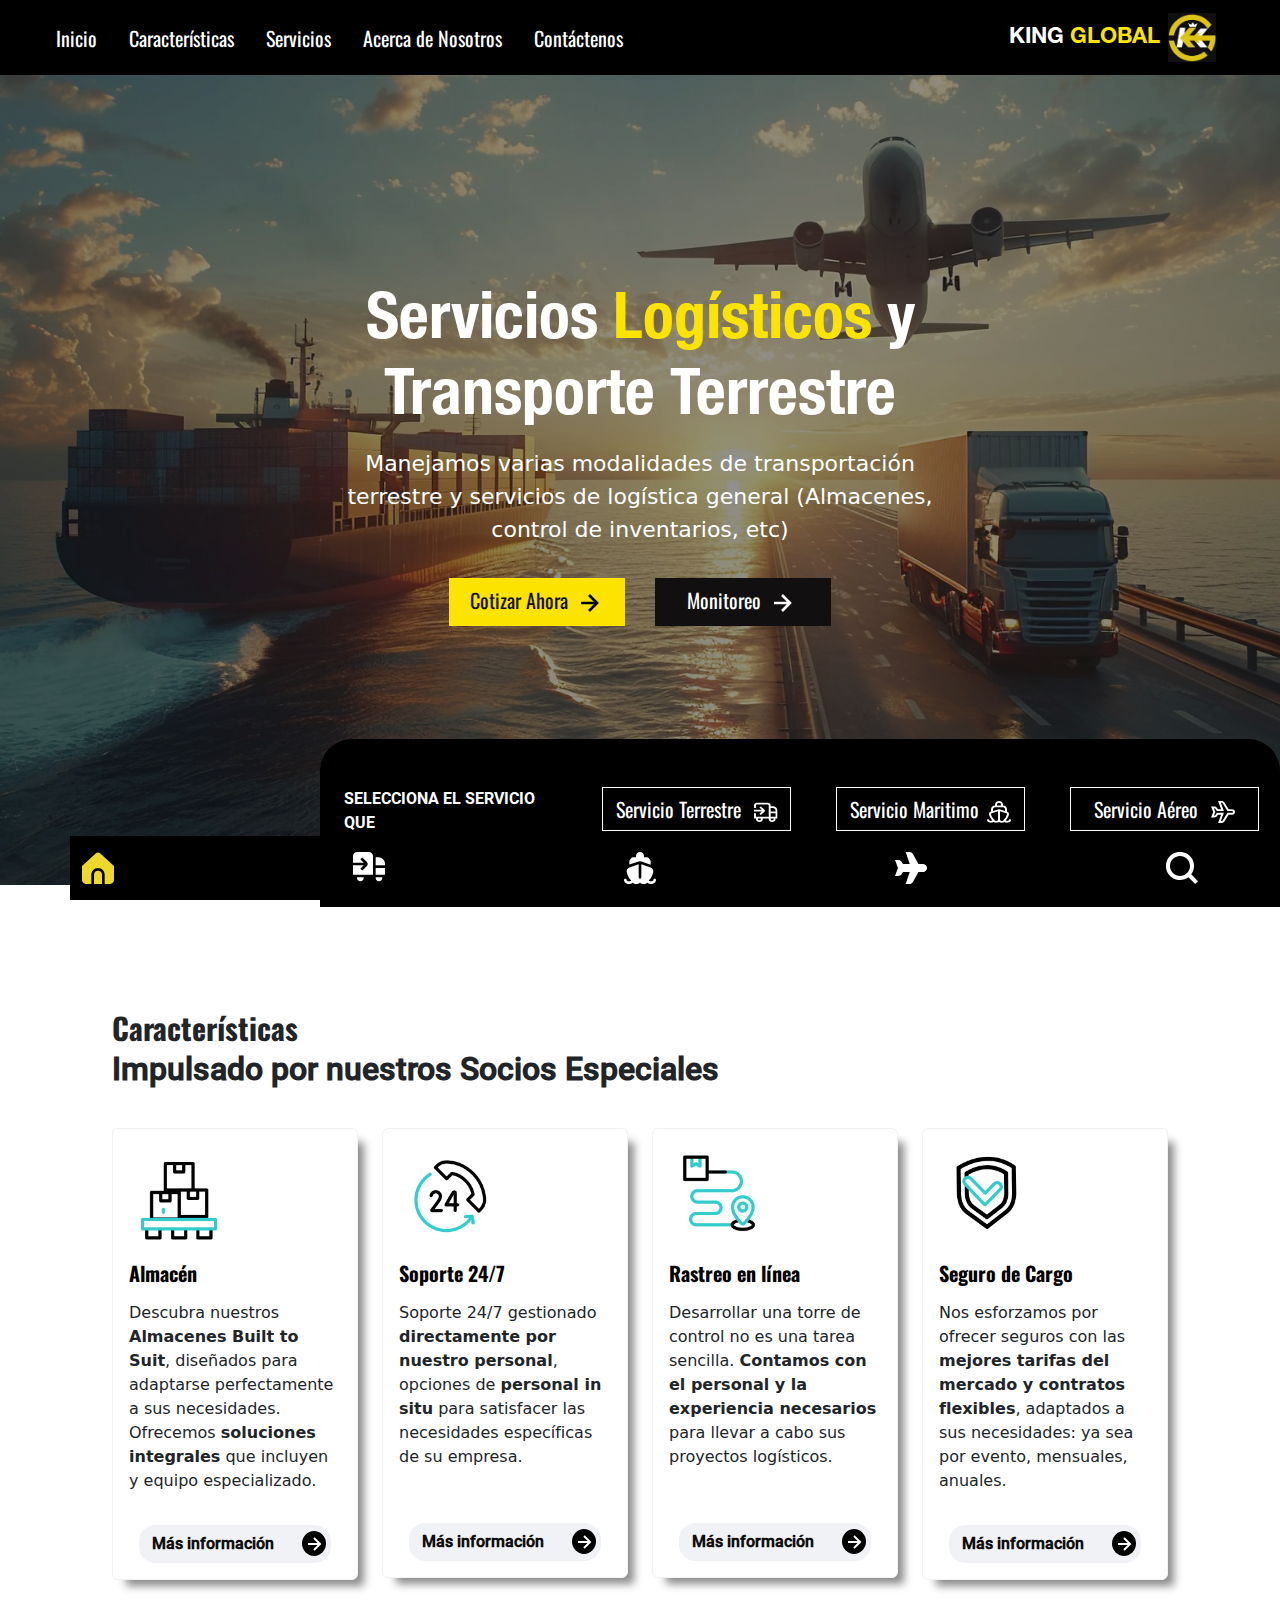
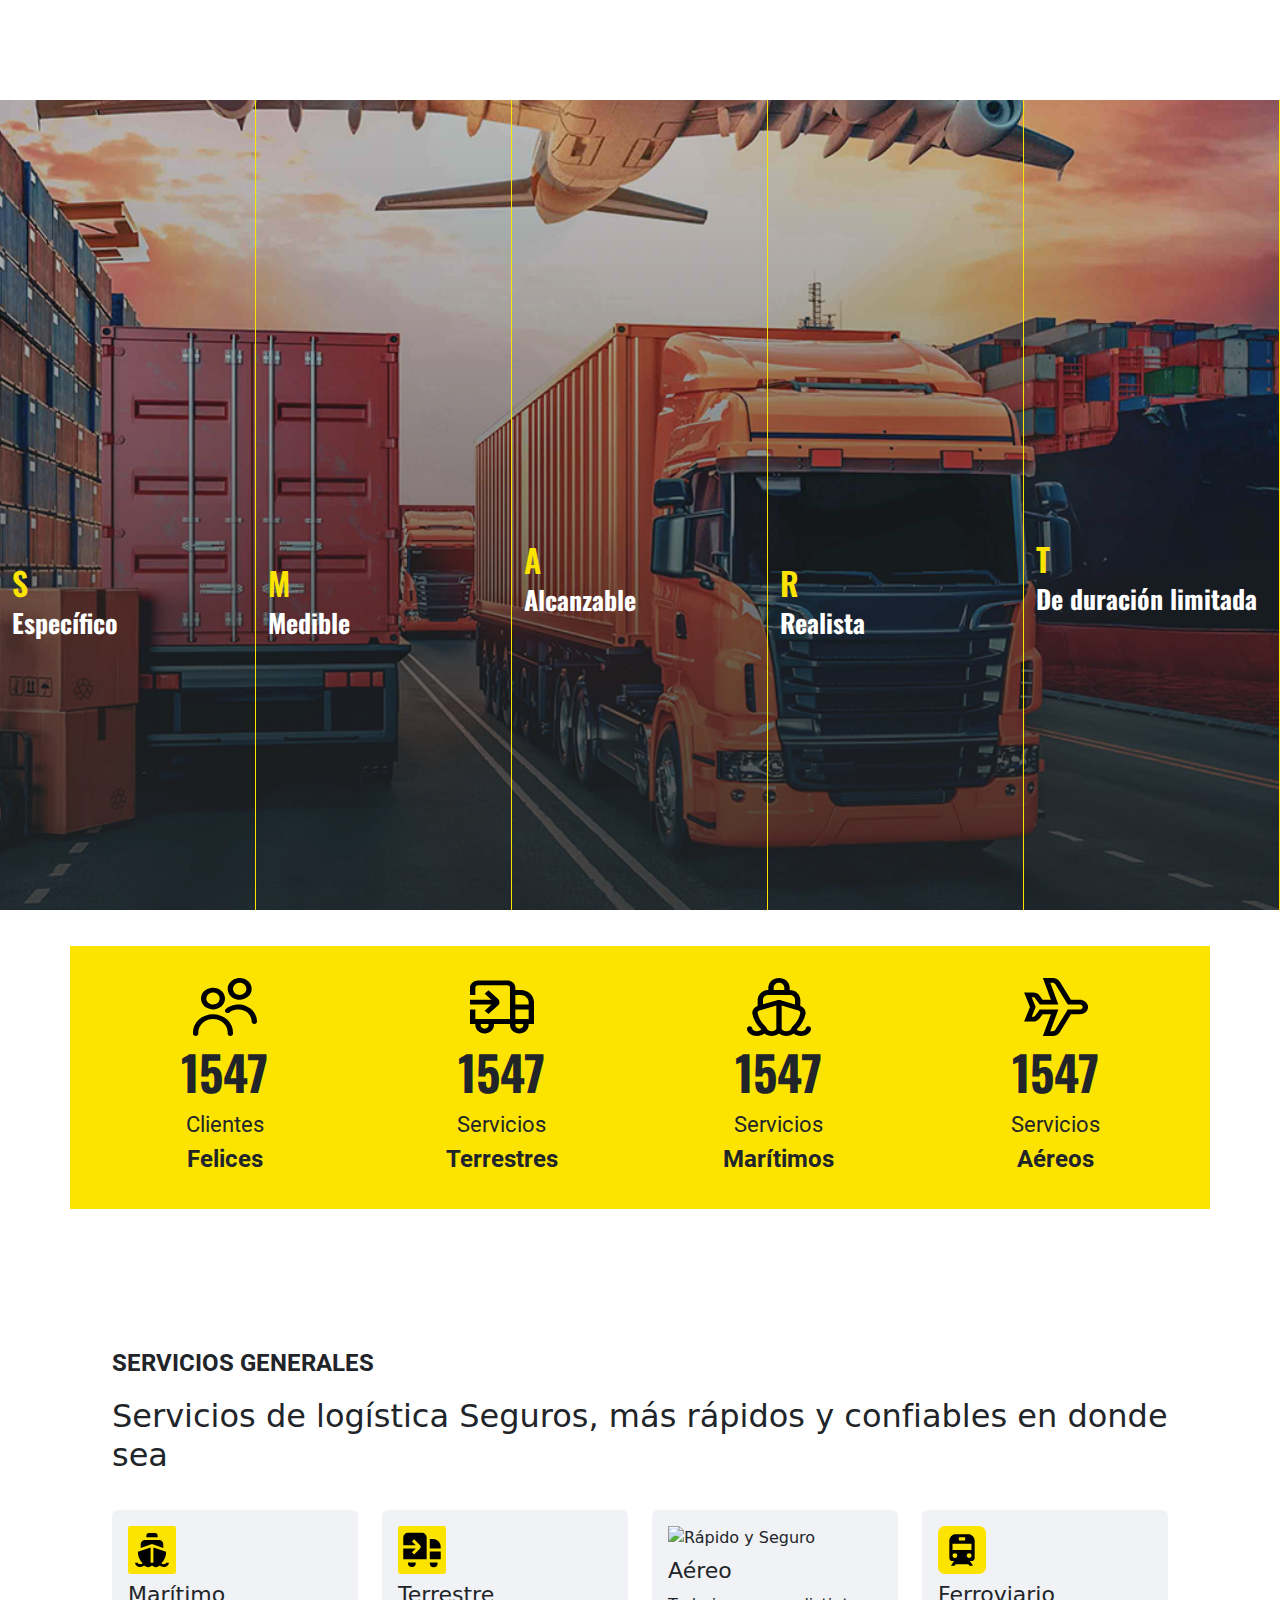
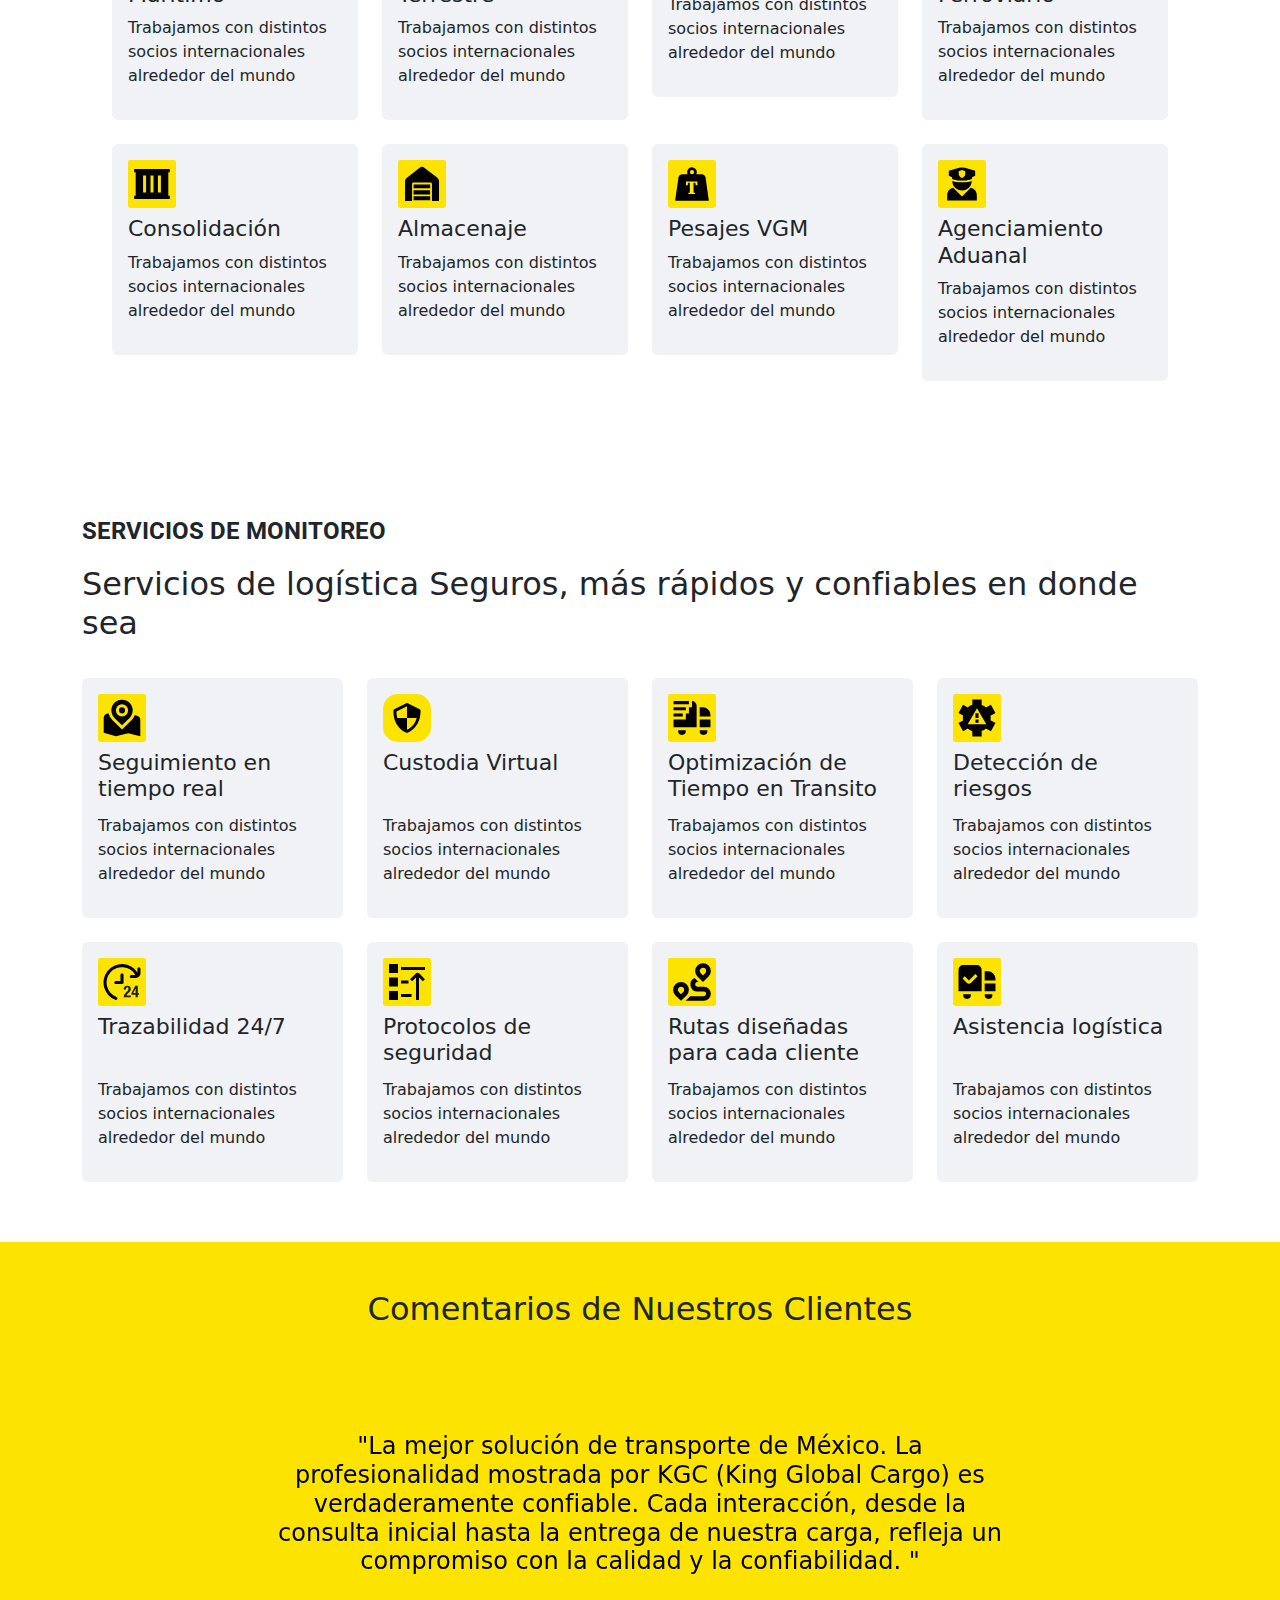
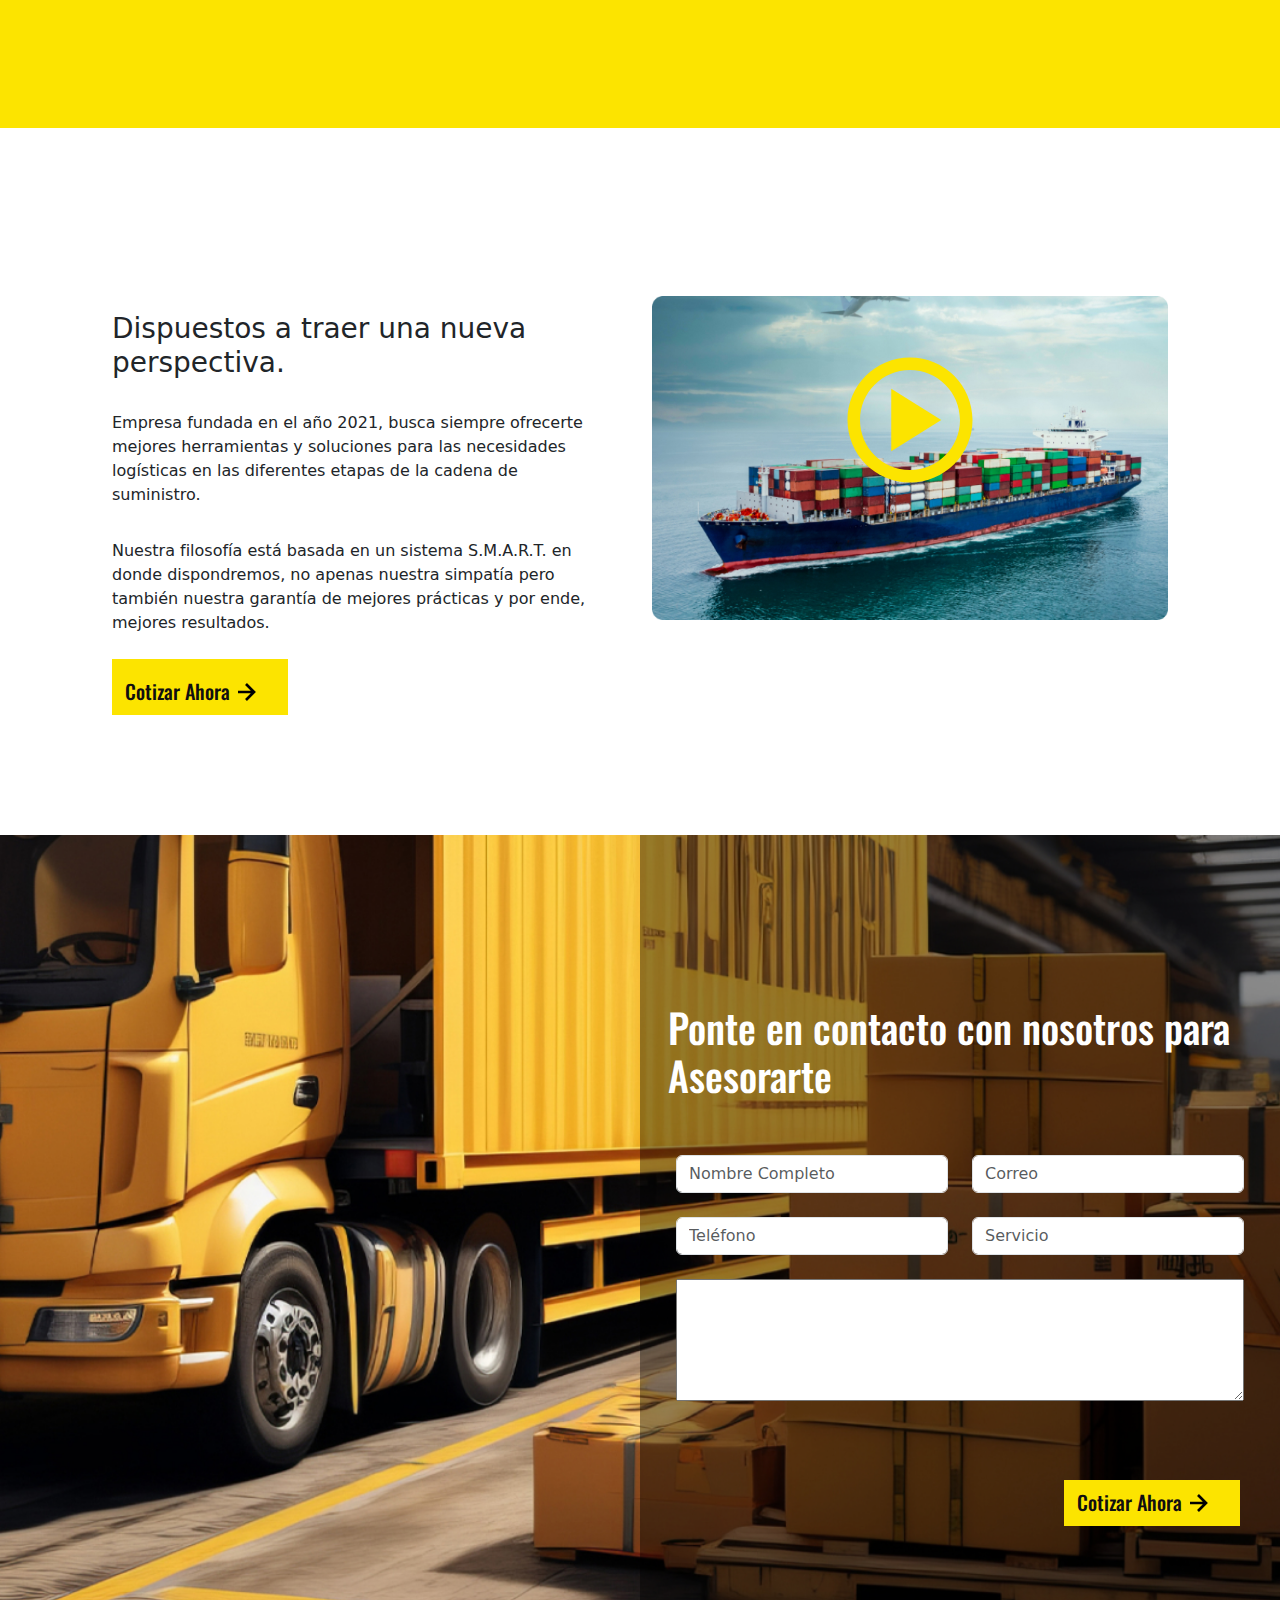
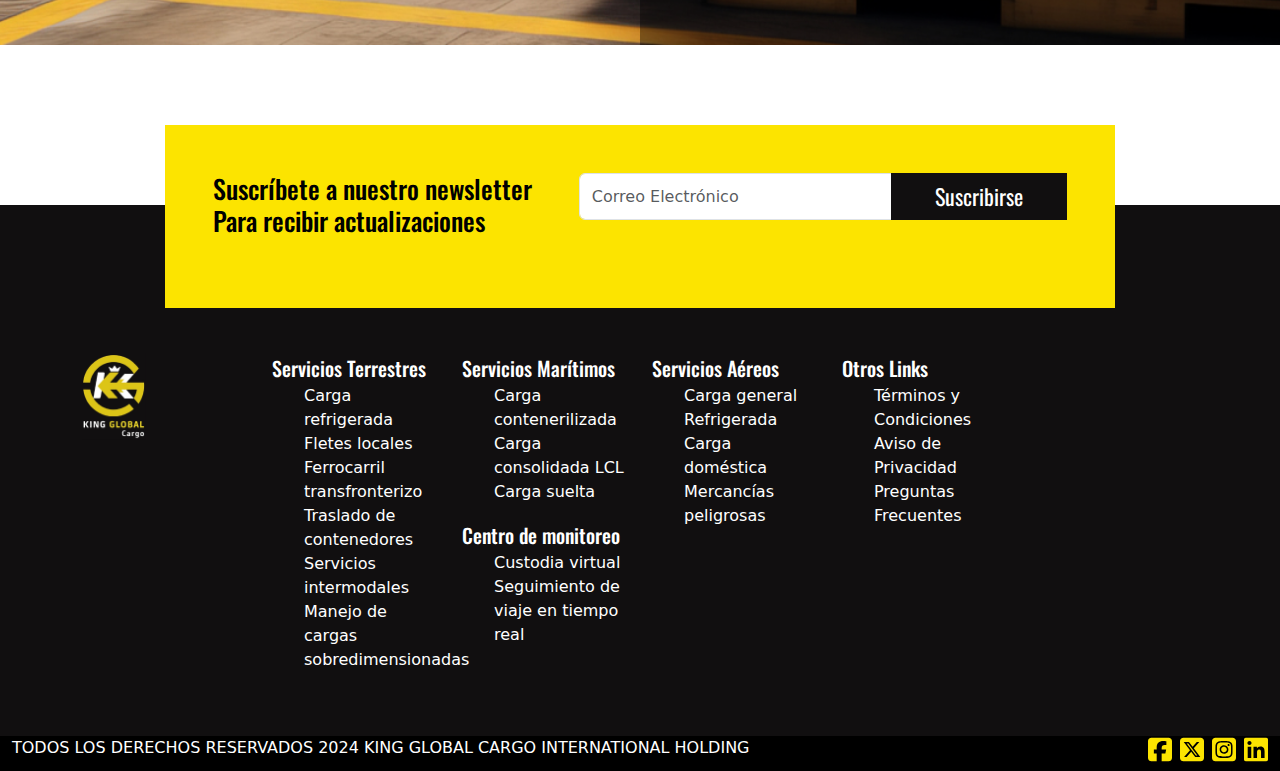
==== commit d424d3b3: "Tags de Google Analytics en cada pagina" ====
--- a/index.htm
+++ b/index.htm
@@ -14,6 +14,16 @@
         integrity="sha384-QWTKZyjpPEjISv5WaRU9OFeRpok6YctnYmDr5pNlyT2bRjXh0JMhjY6hW+ALEwIH" crossorigin="anonymous">
     <link rel="stylesheet" href="css/style.css">
 </head>
+
+<!-- Google tag (gtag.js) -->
+<script async src="https://www.googletagmanager.com/gtag/js?id=G-NHFY6G3W3E"></script>
+<script>
+  window.dataLayer = window.dataLayer || [];
+  function gtag(){dataLayer.push(arguments);}
+  gtag('js', new Date());
+
+  gtag('config', 'G-NHFY6G3W3E');
+</script>
 
 <body>
 
